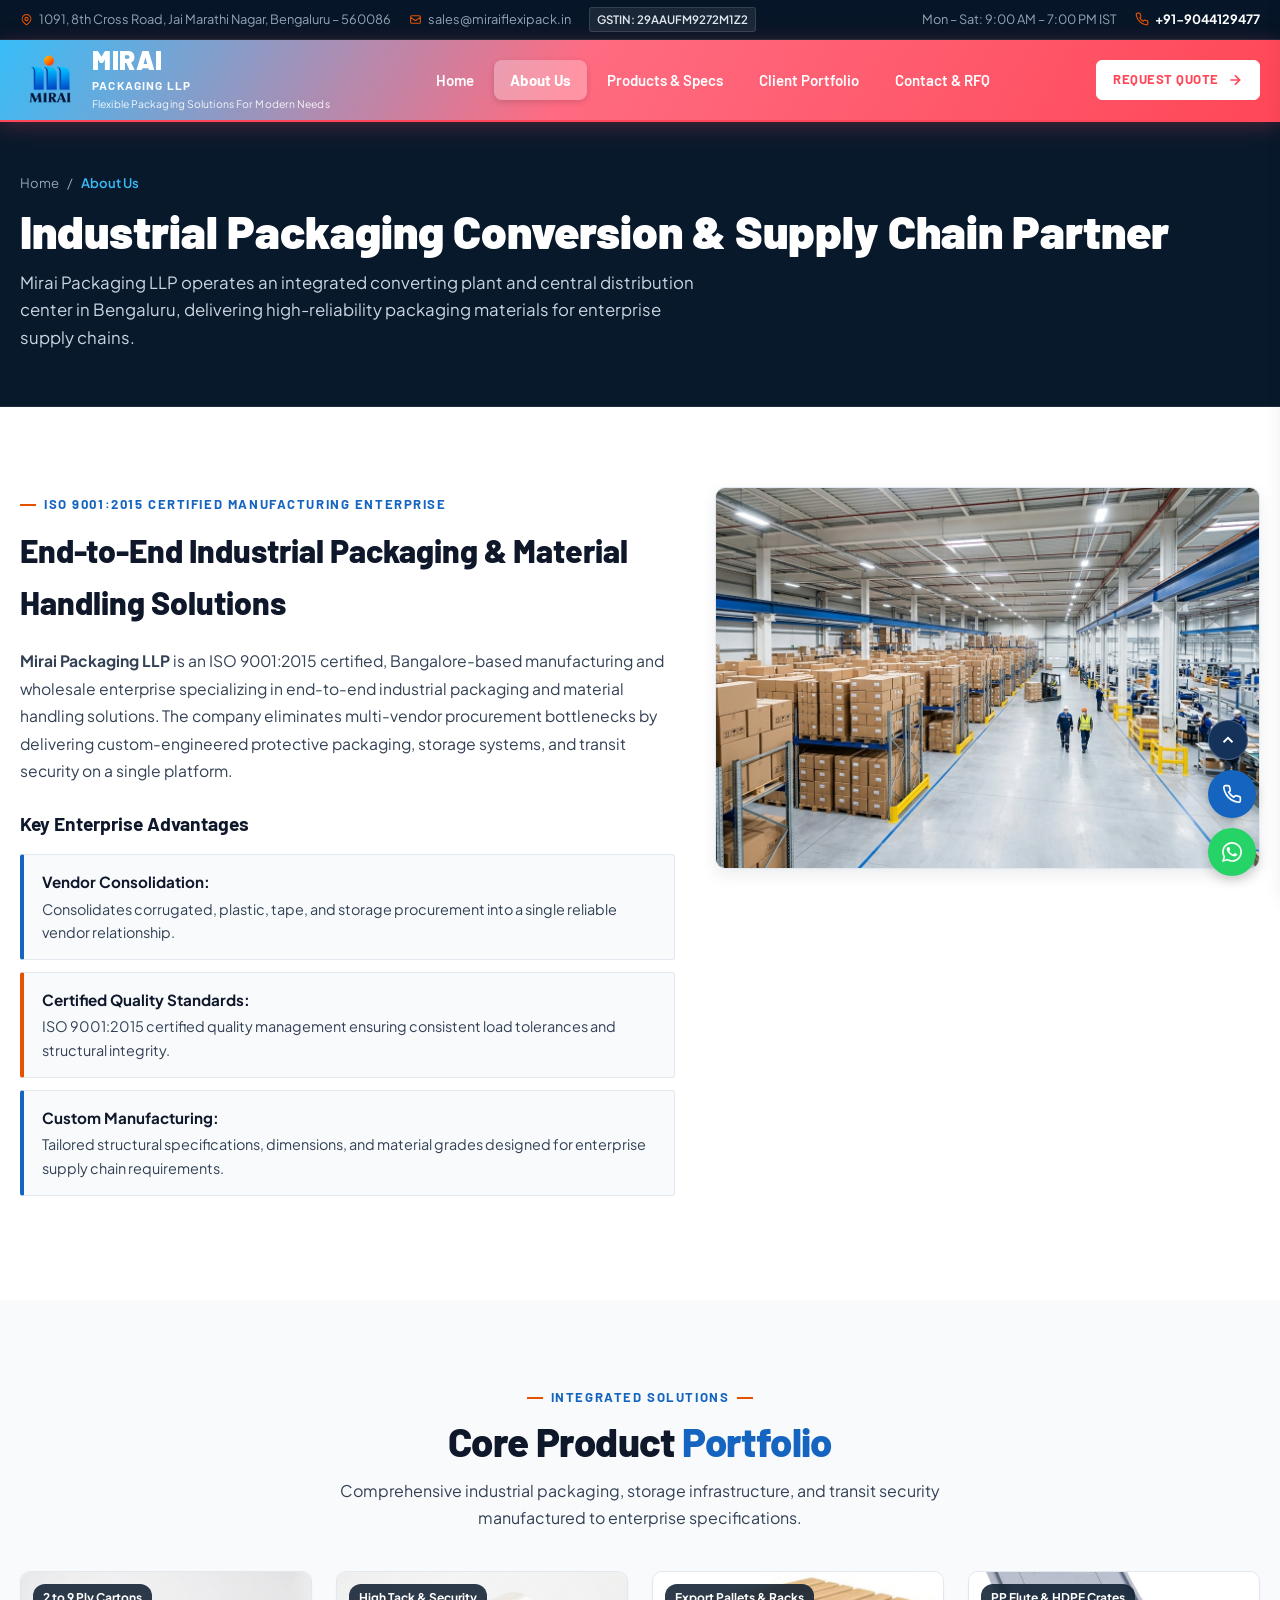
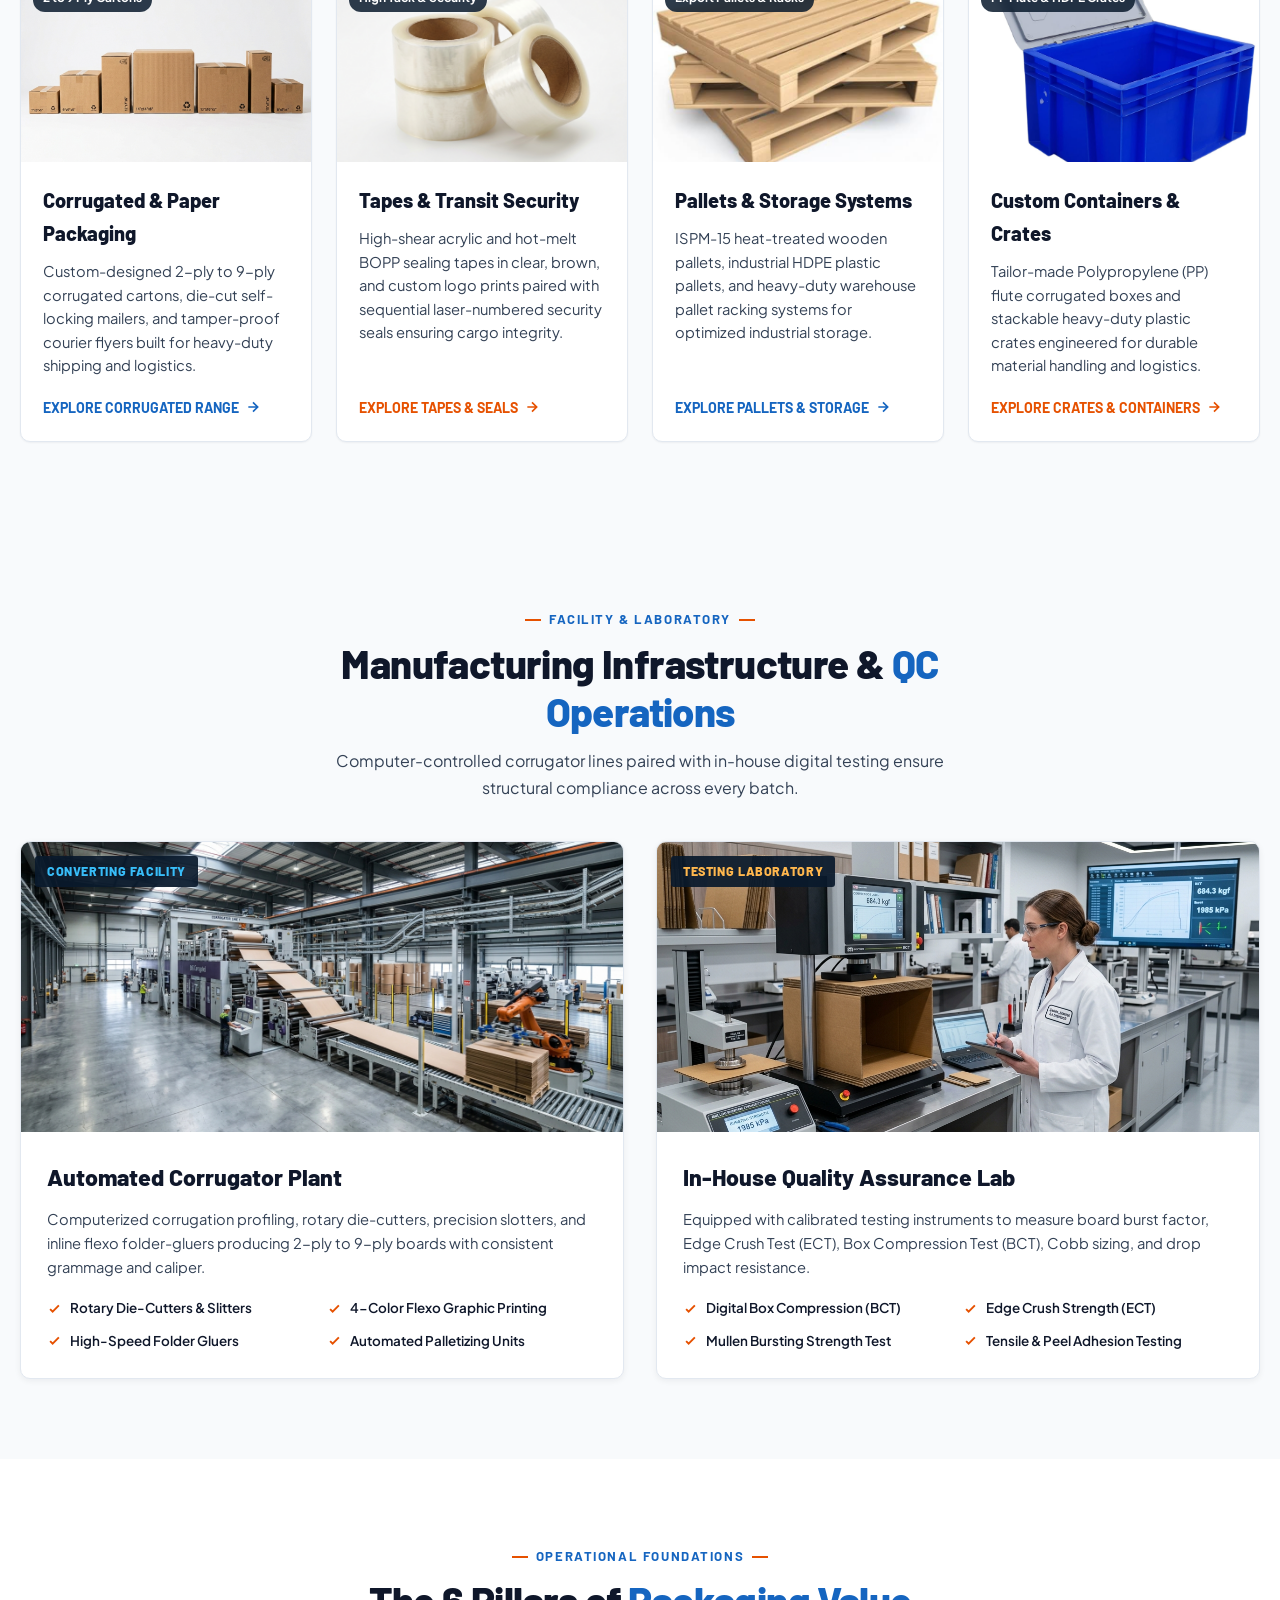
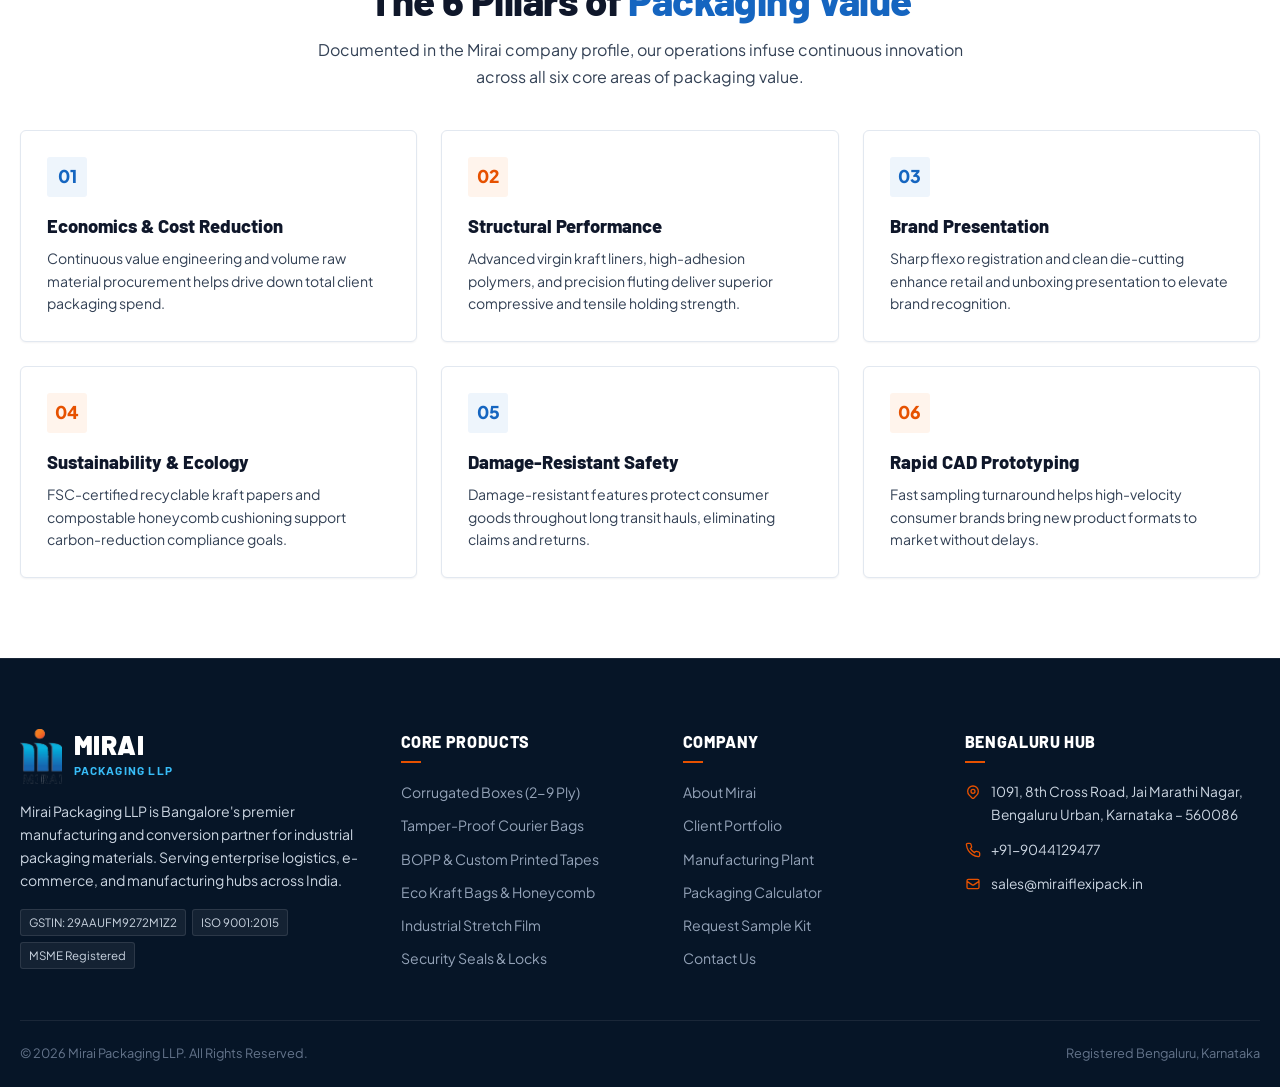
==== about.html @ 083070cd "Remove emojis and add high-res product images for Core Product Portfolio section in about.html" ====
<!DOCTYPE html>
<html lang="en">
<head>
  <meta charset="UTF-8"/>
  <meta name="viewport" content="width=device-width, initial-scale=1.0, maximum-scale=3.0, user-scalable=yes"/>
  <title>About Us | Mirai Packaging LLP - Bengaluru Packaging Manufacturer</title>
  <meta name="description" content="Discover Mirai Packaging LLP — Bangalore's leading manufacturer, importer and distributor of corrugated boxes, courier bags, tapes, bubble cushioning and security seals."/>
  <link rel="icon" type="image/png" href="images/favicon.png"/>
  <link rel="stylesheet" href="style.css"/>
</head>
<body>

<!-- UTILITY TOPBAR -->
<div class="topbar">
  <div class="container">
    <div class="topbar-inner">
      <div class="topbar-left">
        <span class="topbar-item">
          <svg viewBox="0 0 24 24" fill="none" stroke="currentColor" stroke-width="2"><path d="M17.657 16.657L13.414 20.9a1.998 1.998 0 01-2.827 0l-4.244-4.243a8 8 0 1111.314 0z"/><path d="M15 11a3 3 0 11-6 0 3 3 0 016 0z"/></svg>
          1091, 8th Cross Road, Jai Marathi Nagar, Bengaluru – 560086
        </span>
        <span class="topbar-item">
          <svg viewBox="0 0 24 24" fill="none" stroke="currentColor" stroke-width="2"><path d="M3 8l7.89 5.26a2 2 0 002.22 0L21 8M5 19h14a2 2 0 002-2V7a2 2 0 00-2-2H5a2 2 0 00-2 2v10a2 2 0 002 2z"/></svg>
          sales@miraiflexipack.in
        </span>
        <span class="topbar-badge">GSTIN: 29AAUFM9272M1Z2</span>
      </div>
      <div class="topbar-right">
        <span class="topbar-item">Mon – Sat: 9:00 AM – 7:00 PM IST</span>
        <a href="tel:+919044129477" class="topbar-phone">
          <svg viewBox="0 0 24 24" fill="none" stroke="currentColor" stroke-width="2" style="width:14px;height:14px;"><path d="M22 16.92v3a2 2 0 01-2.18 2 19.79 19.79 0 01-8.63-3.07 19.5 19.5 0 01-6-6 19.79 19.79 0 01-3.07-8.67A2 2 0 014.11 2h3a2 2 0 012 1.72 12.84 12.84 0 00.7 2.81 2 2 0 01-.45 2.11L8.09 9.91a16 16 0 006 6l1.27-1.27a2 2 0 012.11-.45 12.84 12.84 0 002.81.7A2 2 0 0122 16.92z"/></svg>
          +91-9044129477
        </a>
      </div>
    </div>
  </div>
</div>

<!-- NAVBAR -->
<header class="navbar" id="navbar">
  <div class="container">
    <div class="nav-inner">
      <a href="index.html" class="nav-logo" id="navLogo">
        <img src="images/logo.png" alt="Mirai Packaging LLP" class="nav-logo-img"/>
        <div class="nav-logo-text">
          <span class="brand-name">MIRAI</span>
          <span class="brand-tag">PACKAGING LLP</span>
          <span class="brand-motto">Flexible Packaging Solutions For Modern Needs</span>
        </div>
      </a>
      <nav class="nav-menu" id="navMenu">
        <a href="index.html" class="nav-link">Home</a>
        <a href="about.html" class="nav-link active">About Us</a>
        <a href="products.html" class="nav-link">Products &amp; Specs</a>
        <a href="clients.html" class="nav-link">Client Portfolio</a>
        <a href="contact.html" class="nav-link">Contact &amp; RFQ</a>
      </nav>
      <div class="nav-actions">
        <a href="contact.html" class="btn btn-orange btn-sm">
          Request Quote
          <svg viewBox="0 0 24 24" fill="none" stroke="currentColor" stroke-width="2.5"><path d="M5 12h14M12 5l7 7-7 7"/></svg>
        </a>
        <button class="hamburger" id="hamburger" aria-label="Toggle navigation">
          <span></span><span></span><span></span>
        </button>
      </div>
    </div>
  </div>
</header>

<!-- MOBILE DRAWER -->
<div class="drawer-overlay" id="drawerOverlay"></div>
<nav class="mobile-drawer" id="mobileDrawer">
  <div class="drawer-header">
    <div class="nav-logo">
      <img src="images/logo.png" alt="Mirai Packaging LLP" style="height:42px;"/>
      <div class="nav-logo-text">
        <span class="brand-name" style="font-size:1.2rem;">MIRAI</span>
        <span class="brand-tag">PACKAGING LLP</span>
      </div>
    </div>
    <div class="drawer-close" id="drawerClose">&#x2715;</div>
  </div>
  <div class="drawer-nav">
    <a href="index.html" class="drawer-link">Home</a>
    <a href="about.html" class="drawer-link active">About Us</a>
    <a href="products.html" class="drawer-link">Products &amp; Specs</a>
    <a href="clients.html" class="drawer-link">Client Portfolio</a>
    <a href="contact.html" class="drawer-link">Contact &amp; RFQ</a>
  </div>
  <div class="drawer-footer">
    <a href="contact.html" class="btn btn-orange" style="width:100%;justify-content:center;">Get Bulk Pricing</a>
  </div>
</nav>

<!-- PAGE HERO -->
<section style="background-color:var(--navy-dark); color:var(--white); padding:50px 0 54px 0; border-bottom:1px solid rgba(255,255,255,0.08);">
  <div class="container">
    <div style="font-size:0.82rem; color:#94a3b8; margin-bottom:10px; display:flex; gap:8px; align-items:center;">
      <a href="index.html" style="color:#94a3b8;">Home</a>
      <span>/</span>
      <span style="color:#38bdf8; font-weight:600;">About Us</span>
    </div>
    <h1 style="font-family:var(--font-heading); font-weight:900; font-size:clamp(2rem, 3.6vw, 3rem); line-height:1.15; margin-bottom:12px;">
      Industrial Packaging Conversion &amp; Supply Chain Partner
    </h1>
    <p style="font-size:1.05rem; color:#cbd5e1; max-width:680px; line-height:1.65;">
      Mirai Packaging LLP operates an integrated converting plant and central distribution center in Bengaluru, delivering high-reliability packaging materials for enterprise supply chains.
    </p>
  </div>
</section>

<!-- MAIN OVERVIEW & ENTERPRISE ADVANTAGES -->
<section class="section-pad">
  <div class="container">
    <div class="about-hero-grid" style="display:grid; grid-template-columns:1.2fr 1fr; gap:40px; align-items:start;">
      <div>
        <span class="sub-title">ISO 9001:2015 Certified Manufacturing Enterprise</span>
        <h2 style="font-family:var(--font-heading); font-weight:800; font-size:2rem; color:var(--text-primary); margin-bottom:18px;">
          End-to-End Industrial Packaging &amp; Material Handling Solutions
        </h2>
        <p style="font-size:0.98rem; color:var(--text-secondary); line-height:1.75; margin-bottom:16px;">
          <strong>Mirai Packaging LLP</strong> is an ISO 9001:2015 certified, Bangalore-based manufacturing and wholesale enterprise specializing in end-to-end industrial packaging and material handling solutions. The company eliminates multi-vendor procurement bottlenecks by delivering custom-engineered protective packaging, storage systems, and transit security on a single platform.
        </p>

        <h3 style="font-family:var(--font-heading); font-weight:700; font-size:1.2rem; color:var(--text-primary); margin:24px 0 14px 0;">
          Key Enterprise Advantages
        </h3>

        <div style="display:flex; flex-direction:column; gap:12px; margin-bottom:24px;">
          <div style="background:#f8fafc; padding:14px 18px; border-radius:var(--radius-xs); border:1px solid #e2e8f0; border-left:4px solid var(--blue-brand);">
            <strong style="color:var(--text-primary); font-size:0.95rem;">Vendor Consolidation:</strong>
            <span style="color:var(--text-secondary); font-size:0.9rem; display:block; margin-top:2px;">Consolidates corrugated, plastic, tape, and storage procurement into a single reliable vendor relationship.</span>
          </div>

          <div style="background:#f8fafc; padding:14px 18px; border-radius:var(--radius-xs); border:1px solid #e2e8f0; border-left:4px solid var(--orange-brand);">
            <strong style="color:var(--text-primary); font-size:0.95rem;">Certified Quality Standards:</strong>
            <span style="color:var(--text-secondary); font-size:0.9rem; display:block; margin-top:2px;">ISO 9001:2015 certified quality management ensuring consistent load tolerances and structural integrity.</span>
          </div>

          <div style="background:#f8fafc; padding:14px 18px; border-radius:var(--radius-xs); border:1px solid #e2e8f0; border-left:4px solid var(--blue-brand);">
            <strong style="color:var(--text-primary); font-size:0.95rem;">Custom Manufacturing:</strong>
            <span style="color:var(--text-secondary); font-size:0.9rem; display:block; margin-top:2px;">Tailored structural specifications, dimensions, and material grades designed for enterprise supply chain requirements.</span>
          </div>
        </div>
      </div>

      <div>
        <div style="border-radius:var(--radius-md); overflow:hidden; border:1px solid var(--border-subtle); box-shadow:var(--shadow-md); margin-bottom:20px;">
          <img src="images/about_factory.jpg" alt="Mirai Packaging Bengaluru Facility" style="width:100%; height:380px; object-fit:cover;"/>
        </div>
      </div>
    </div>
  </div>
</section>

<!-- CORE PRODUCT PORTFOLIO SECTION -->
<section class="section-pad bg-neutral">
  <div class="container">
    <div class="section-header text-center">
      <span class="sub-title">Integrated Solutions</span>
      <h2 class="section-title">Core Product <span>Portfolio</span></h2>
      <p class="section-desc">
        Comprehensive industrial packaging, storage infrastructure, and transit security manufactured to enterprise specifications.
      </p>
    </div>

    <div class="products-grid" style="display:grid; grid-template-columns:repeat(auto-fit, minmax(280px, 1fr)); gap:24px;">
      
      <!-- 1. Corrugated & Paper Packaging -->
      <div class="product-card" style="background:var(--white); border-radius:var(--radius-md); border:1px solid var(--border-subtle); overflow:hidden; box-shadow:var(--shadow-xs); transition:transform 0.3s ease, box-shadow 0.3s ease; display:flex; flex-direction:column;">
        <div style="position:relative; height:190px; overflow:hidden; background:#f8fafc;">
          <img src="images/corrugated_lineup.jpg" alt="Corrugated &amp; Paper Packaging" style="width:100%; height:100%; object-fit:cover; transition:transform 0.4s ease;" onerror="handleImgError(this)" />
          <span style="position:absolute; top:12px; left:12px; background:rgba(9,25,44,0.85); color:#ffffff; font-size:0.75rem; font-weight:700; padding:4px 10px; border-radius:12px; backdrop-filter:blur(4px);">2 to 9 Ply Cartons</span>
        </div>
        <div style="padding:22px; display:flex; flex-direction:column; flex-grow:1;">
          <h3 style="font-family:var(--font-heading); font-weight:800; font-size:1.25rem; color:var(--text-primary); margin-bottom:10px;">
            Corrugated &amp; Paper Packaging
          </h3>
          <p style="font-size:0.92rem; color:var(--text-secondary); line-height:1.6; margin-bottom:18px; flex-grow:1;">
            Custom-designed 2-ply to 9-ply corrugated cartons, die-cut self-locking mailers, and tamper-proof courier flyers built for heavy-duty shipping and logistics.
          </p>
          <a href="products.html#corrugated" class="product-cta-link" style="font-weight:700; color:var(--blue-brand); text-decoration:none; font-size:0.88rem; display:inline-flex; align-items:center; gap:6px;">
            Explore Corrugated Range
            <svg viewBox="0 0 24 24" fill="none" stroke="currentColor" stroke-width="2.5" style="width:16px;height:16px;"><path d="M5 12h14M12 5l7 7-7 7"/></svg>
          </a>
        </div>
      </div>

      <!-- 2. Tapes & Transit Security -->
      <div class="product-card" style="background:var(--white); border-radius:var(--radius-md); border:1px solid var(--border-subtle); overflow:hidden; box-shadow:var(--shadow-xs); transition:transform 0.3s ease, box-shadow 0.3s ease; display:flex; flex-direction:column;">
        <div style="position:relative; height:190px; overflow:hidden; background:#f8fafc;">
          <img src="images/tape_rolls.jpg" alt="Tapes &amp; Transit Security" style="width:100%; height:100%; object-fit:cover; transition:transform 0.4s ease;" onerror="handleImgError(this)" />
          <span style="position:absolute; top:12px; left:12px; background:rgba(9,25,44,0.85); color:#ffffff; font-size:0.75rem; font-weight:700; padding:4px 10px; border-radius:12px; backdrop-filter:blur(4px);">High Tack &amp; Security</span>
        </div>
        <div style="padding:22px; display:flex; flex-direction:column; flex-grow:1;">
          <h3 style="font-family:var(--font-heading); font-weight:800; font-size:1.25rem; color:var(--text-primary); margin-bottom:10px;">
            Tapes &amp; Transit Security
          </h3>
          <p style="font-size:0.92rem; color:var(--text-secondary); line-height:1.6; margin-bottom:18px; flex-grow:1;">
            High-shear acrylic and hot-melt BOPP sealing tapes in clear, brown, and custom logo prints paired with sequential laser-numbered security seals ensuring cargo integrity.
          </p>
          <a href="products.html#tapes" class="product-cta-link" style="font-weight:700; color:var(--orange-brand); text-decoration:none; font-size:0.88rem; display:inline-flex; align-items:center; gap:6px;">
            Explore Tapes &amp; Seals
            <svg viewBox="0 0 24 24" fill="none" stroke="currentColor" stroke-width="2.5" style="width:16px;height:16px;"><path d="M5 12h14M12 5l7 7-7 7"/></svg>
          </a>
        </div>
      </div>

      <!-- 3. Pallets & Storage Systems -->
      <div class="product-card" style="background:var(--white); border-radius:var(--radius-md); border:1px solid var(--border-subtle); overflow:hidden; box-shadow:var(--shadow-xs); transition:transform 0.3s ease, box-shadow 0.3s ease; display:flex; flex-direction:column;">
        <div style="position:relative; height:190px; overflow:hidden; background:#f8fafc;">
          <img src="images/wooden_pallets.jpg" alt="Pallets &amp; Storage Systems" style="width:100%; height:100%; object-fit:cover; transition:transform 0.4s ease;" onerror="handleImgError(this)" />
          <span style="position:absolute; top:12px; left:12px; background:rgba(9,25,44,0.85); color:#ffffff; font-size:0.75rem; font-weight:700; padding:4px 10px; border-radius:12px; backdrop-filter:blur(4px);">Export Pallets &amp; Racks</span>
        </div>
        <div style="padding:22px; display:flex; flex-direction:column; flex-grow:1;">
          <h3 style="font-family:var(--font-heading); font-weight:800; font-size:1.25rem; color:var(--text-primary); margin-bottom:10px;">
            Pallets &amp; Storage Systems
          </h3>
          <p style="font-size:0.92rem; color:var(--text-secondary); line-height:1.6; margin-bottom:18px; flex-grow:1;">
            ISPM-15 heat-treated wooden pallets, industrial HDPE plastic pallets, and heavy-duty warehouse pallet racking systems for optimized industrial storage.
          </p>
          <a href="products.html#pallets" class="product-cta-link" style="font-weight:700; color:var(--blue-brand); text-decoration:none; font-size:0.88rem; display:inline-flex; align-items:center; gap:6px;">
            Explore Pallets &amp; Storage
            <svg viewBox="0 0 24 24" fill="none" stroke="currentColor" stroke-width="2.5" style="width:16px;height:16px;"><path d="M5 12h14M12 5l7 7-7 7"/></svg>
          </a>
        </div>
      </div>

      <!-- 4. Custom Containers & Crates -->
      <div class="product-card" style="background:var(--white); border-radius:var(--radius-md); border:1px solid var(--border-subtle); overflow:hidden; box-shadow:var(--shadow-xs); transition:transform 0.3s ease, box-shadow 0.3s ease; display:flex; flex-direction:column;">
        <div style="position:relative; height:190px; overflow:hidden; background:#f8fafc;">
          <img src="images/product_photo_4.jpg" alt="Custom Containers &amp; Crates" style="width:100%; height:100%; object-fit:cover; transition:transform 0.4s ease;" onerror="handleImgError(this)" />
          <span style="position:absolute; top:12px; left:12px; background:rgba(9,25,44,0.85); color:#ffffff; font-size:0.75rem; font-weight:700; padding:4px 10px; border-radius:12px; backdrop-filter:blur(4px);">PP Flute &amp; HDPE Crates</span>
        </div>
        <div style="padding:22px; display:flex; flex-direction:column; flex-grow:1;">
          <h3 style="font-family:var(--font-heading); font-weight:800; font-size:1.25rem; color:var(--text-primary); margin-bottom:10px;">
            Custom Containers &amp; Crates
          </h3>
          <p style="font-size:0.92rem; color:var(--text-secondary); line-height:1.6; margin-bottom:18px; flex-grow:1;">
            Tailor-made Polypropylene (PP) flute corrugated boxes and stackable heavy-duty plastic crates engineered for durable material handling and logistics.
          </p>
          <a href="products.html#crates" class="product-cta-link" style="font-weight:700; color:var(--orange-brand); text-decoration:none; font-size:0.88rem; display:inline-flex; align-items:center; gap:6px;">
            Explore Crates &amp; Containers
            <svg viewBox="0 0 24 24" fill="none" stroke="currentColor" stroke-width="2.5" style="width:16px;height:16px;"><path d="M5 12h14M12 5l7 7-7 7"/></svg>
          </a>
        </div>
      </div>

    </div>
  </div>
</section>

<!-- MANUFACTURING & TESTING INFRASTRUCTURE -->
<section class="section-pad bg-neutral">
  <div class="container">
    <div class="section-header text-center">
      <span class="sub-title">Facility &amp; Laboratory</span>
      <h2 class="section-title">Manufacturing Infrastructure &amp; <span>QC Operations</span></h2>
      <p class="section-desc">
        Computer-controlled corrugator lines paired with in-house digital testing ensure structural compliance across every batch.
      </p>
    </div>

    <div class="infra-grid">
      <div class="infra-card">
        <div class="infra-thumb">
          <img src="images/modern_machinery.jpg" alt="High-Speed Automatic Corrugation Machine"/>
          <span class="infra-badge">Converting Facility</span>
        </div>
        <div class="infra-body">
          <h3 class="infra-title">Automated Corrugator Plant</h3>
          <p class="infra-desc">
            Computerized corrugation profiling, rotary die-cutters, precision slotters, and inline flexo folder-gluers producing 2-ply to 9-ply boards with consistent grammage and caliper.
          </p>
          <div class="infra-checklist">
            <div class="infra-check-item">
              <svg viewBox="0 0 24 24" fill="none" stroke="currentColor" stroke-width="3"><path d="M5 13l4 4L19 7"/></svg>
              Rotary Die-Cutters &amp; Slitters
            </div>
            <div class="infra-check-item">
              <svg viewBox="0 0 24 24" fill="none" stroke="currentColor" stroke-width="3"><path d="M5 13l4 4L19 7"/></svg>
              4-Color Flexo Graphic Printing
            </div>
            <div class="infra-check-item">
              <svg viewBox="0 0 24 24" fill="none" stroke="currentColor" stroke-width="3"><path d="M5 13l4 4L19 7"/></svg>
              High-Speed Folder Gluers
            </div>
            <div class="infra-check-item">
              <svg viewBox="0 0 24 24" fill="none" stroke="currentColor" stroke-width="3"><path d="M5 13l4 4L19 7"/></svg>
              Automated Palletizing Units
            </div>
          </div>
        </div>
      </div>

      <div class="infra-card">
        <div class="infra-thumb">
          <img src="images/quality_testing.jpg" alt="Packaging Testing Lab BCT Machine"/>
          <span class="infra-badge" style="color:#ffb74d;">Testing Laboratory</span>
        </div>
        <div class="infra-body">
          <h3 class="infra-title">In-House Quality Assurance Lab</h3>
          <p class="infra-desc">
            Equipped with calibrated testing instruments to measure board burst factor, Edge Crush Test (ECT), Box Compression Test (BCT), Cobb sizing, and drop impact resistance.
          </p>
          <div class="infra-checklist">
            <div class="infra-check-item">
              <svg viewBox="0 0 24 24" fill="none" stroke="currentColor" stroke-width="3"><path d="M5 13l4 4L19 7"/></svg>
              Digital Box Compression (BCT)
            </div>
            <div class="infra-check-item">
              <svg viewBox="0 0 24 24" fill="none" stroke="currentColor" stroke-width="3"><path d="M5 13l4 4L19 7"/></svg>
              Edge Crush Strength (ECT)
            </div>
            <div class="infra-check-item">
              <svg viewBox="0 0 24 24" fill="none" stroke="currentColor" stroke-width="3"><path d="M5 13l4 4L19 7"/></svg>
              Mullen Bursting Strength Test
            </div>
            <div class="infra-check-item">
              <svg viewBox="0 0 24 24" fill="none" stroke="currentColor" stroke-width="3"><path d="M5 13l4 4L19 7"/></svg>
              Tensile &amp; Peel Adhesion Testing
            </div>
          </div>
        </div>
      </div>
    </div>
  </div>
</section>

<!-- 6 PILLARS OF PACKAGING VALUE (FROM COMPANY PROFILE) -->
<section class="section-pad">
  <div class="container">
    <div class="section-header text-center">
      <span class="sub-title">Operational Foundations</span>
      <h2 class="section-title">The 6 Pillars of <span>Packaging Value</span></h2>
      <p class="section-desc">
        Documented in the Mirai company profile, our operations infuse continuous innovation across all six core areas of packaging value.
      </p>
    </div>

    <div class="grid-auto-fit-320">
      <div style="background:var(--white); padding:26px; border-radius:var(--radius-sm); border:1px solid var(--border-subtle); box-shadow:var(--shadow-xs);">
        <div style="width:40px;height:40px;border-radius:var(--radius-xs);background:var(--blue-subtle);color:var(--blue-brand);display:flex;align-items:center;justify-content:center;font-weight:900;font-size:1.1rem;margin-bottom:14px;">01</div>
        <h4 style="font-family:var(--font-heading);font-weight:800;font-size:1.15rem;color:var(--text-primary);margin-bottom:6px;">Economics &amp; Cost Reduction</h4>
        <p style="font-size:0.88rem;color:var(--text-secondary);line-height:1.6;">Continuous value engineering and volume raw material procurement helps drive down total client packaging spend.</p>
      </div>

      <div style="background:var(--white); padding:26px; border-radius:var(--radius-sm); border:1px solid var(--border-subtle); box-shadow:var(--shadow-xs);">
        <div style="width:40px;height:40px;border-radius:var(--radius-xs);background:var(--orange-subtle);color:var(--orange-brand);display:flex;align-items:center;justify-content:center;font-weight:900;font-size:1.1rem;margin-bottom:14px;">02</div>
        <h4 style="font-family:var(--font-heading);font-weight:800;font-size:1.15rem;color:var(--text-primary);margin-bottom:6px;">Structural Performance</h4>
        <p style="font-size:0.88rem;color:var(--text-secondary);line-height:1.6;">Advanced virgin kraft liners, high-adhesion polymers, and precision fluting deliver superior compressive and tensile holding strength.</p>
      </div>

      <div style="background:var(--white); padding:26px; border-radius:var(--radius-sm); border:1px solid var(--border-subtle); box-shadow:var(--shadow-xs);">
        <div style="width:40px;height:40px;border-radius:var(--radius-xs);background:var(--blue-subtle);color:var(--blue-brand);display:flex;align-items:center;justify-content:center;font-weight:900;font-size:1.1rem;margin-bottom:14px;">03</div>
        <h4 style="font-family:var(--font-heading);font-weight:800;font-size:1.15rem;color:var(--text-primary);margin-bottom:6px;">Brand Presentation</h4>
        <p style="font-size:0.88rem;color:var(--text-secondary);line-height:1.6;">Sharp flexo registration and clean die-cutting enhance retail and unboxing presentation to elevate brand recognition.</p>
      </div>

      <div style="background:var(--white); padding:26px; border-radius:var(--radius-sm); border:1px solid var(--border-subtle); box-shadow:var(--shadow-xs);">
        <div style="width:40px;height:40px;border-radius:var(--radius-xs);background:var(--orange-subtle);color:var(--orange-brand);display:flex;align-items:center;justify-content:center;font-weight:900;font-size:1.1rem;margin-bottom:14px;">04</div>
        <h4 style="font-family:var(--font-heading);font-weight:800;font-size:1.15rem;color:var(--text-primary);margin-bottom:6px;">Sustainability &amp; Ecology</h4>
        <p style="font-size:0.88rem;color:var(--text-secondary);line-height:1.6;">FSC-certified recyclable kraft papers and compostable honeycomb cushioning support carbon-reduction compliance goals.</p>
      </div>

      <div style="background:var(--white); padding:26px; border-radius:var(--radius-sm); border:1px solid var(--border-subtle); box-shadow:var(--shadow-xs);">
        <div style="width:40px;height:40px;border-radius:var(--radius-xs);background:var(--blue-subtle);color:var(--blue-brand);display:flex;align-items:center;justify-content:center;font-weight:900;font-size:1.1rem;margin-bottom:14px;">05</div>
        <h4 style="font-family:var(--font-heading);font-weight:800;font-size:1.15rem;color:var(--text-primary);margin-bottom:6px;">Damage-Resistant Safety</h4>
        <p style="font-size:0.88rem;color:var(--text-secondary);line-height:1.6;">Damage-resistant features protect consumer goods throughout long transit hauls, eliminating claims and returns.</p>
      </div>

      <div style="background:var(--white); padding:26px; border-radius:var(--radius-sm); border:1px solid var(--border-subtle); box-shadow:var(--shadow-xs);">
        <div style="width:40px;height:40px;border-radius:var(--radius-xs);background:var(--orange-subtle);color:var(--orange-brand);display:flex;align-items:center;justify-content:center;font-weight:900;font-size:1.1rem;margin-bottom:14px;">06</div>
        <h4 style="font-family:var(--font-heading);font-weight:800;font-size:1.15rem;color:var(--text-primary);margin-bottom:6px;">Rapid CAD Prototyping</h4>
        <p style="font-size:0.88rem;color:var(--text-secondary);line-height:1.6;">Fast sampling turnaround helps high-velocity consumer brands bring new product formats to market without delays.</p>
      </div>
    </div>
  </div>
</section>

<!-- CORPORATE FOOTER -->
<footer class="footer">
  <div class="container">
    <div class="footer-grid">
      <div class="footer-brand">
        <a href="index.html" class="footer-logo">
          <img src="images/logo_white.png" alt="Mirai Packaging LLP" class="footer-logo-img"/>
          <div class="nav-logo-text">
            <span class="brand-name" style="color:#ffffff;">MIRAI</span>
            <span class="brand-tag" style="color:#38bdf8;">PACKAGING LLP</span>
          </div>
        </a>
        <p>
          Mirai Packaging LLP is Bangalore's premier manufacturing and conversion partner for industrial packaging materials. Serving enterprise logistics, e-commerce, and manufacturing hubs across India.
        </p>
        <div class="footer-badges">
          <span class="footer-badge-pill">GSTIN: 29AAUFM9272M1Z2</span>
          <span class="footer-badge-pill">ISO 9001:2015</span>
          <span class="footer-badge-pill">MSME Registered</span>
        </div>
      </div>

      <div class="footer-col">
        <h4>Core Products</h4>
        <div class="footer-links">
          <a href="products.html#corrugated">Corrugated Boxes (2-9 Ply)</a>
          <a href="products.html#courier">Tamper-Proof Courier Bags</a>
          <a href="products.html#tapes">BOPP &amp; Custom Printed Tapes</a>
          <a href="products.html#ecopack">Eco Kraft Bags &amp; Honeycomb</a>
          <a href="products.html#stretch">Industrial Stretch Film</a>
          <a href="products.html#security">Security Seals &amp; Locks</a>
        </div>
      </div>

      <div class="footer-col">
        <h4>Company</h4>
        <div class="footer-links">
          <a href="about.html">About Mirai</a>
          <a href="clients.html">Client Portfolio</a>
          <a href="index.html#infrastructure">Manufacturing Plant</a>
          <a href="index.html#calculator">Packaging Calculator</a>
          <a href="contact.html">Request Sample Kit</a>
          <a href="contact.html">Contact Us</a>
        </div>
      </div>

      <div class="footer-col">
        <h4>Bengaluru Hub</h4>
        <div class="footer-contact-list">
          <div class="footer-contact-item">
            <svg viewBox="0 0 24 24" fill="none" stroke="currentColor" stroke-width="2"><path d="M17.657 16.657L13.414 20.9a1.998 1.998 0 01-2.827 0l-4.244-4.243a8 8 0 1111.314 0z"/><path d="M15 11a3 3 0 11-6 0 3 3 0 016 0z"/></svg>
            <span>1091, 8th Cross Road, Jai Marathi Nagar, Bengaluru Urban, Karnataka – 560086</span>
          </div>
          <div class="footer-contact-item">
            <svg viewBox="0 0 24 24" fill="none" stroke="currentColor" stroke-width="2"><path d="M22 16.92v3a2 2 0 01-2.18 2 19.79 19.79 0 01-8.63-3.07 19.5 19.5 0 01-6-6 19.79 19.79 0 01-3.07-8.67A2 2 0 014.11 2h3a2 2 0 012 1.72 12.84 12.84 0 00.7 2.81 2 2 0 01-.45 2.11L8.09 9.91a16 16 0 006 6l1.27-1.27a2 2 0 012.11-.45 12.84 12.84 0 002.81.7A2 2 0 0122 16.92z"/></svg>
            <span>+91-9044129477</span>
          </div>
          <div class="footer-contact-item">
            <svg viewBox="0 0 24 24" fill="none" stroke="currentColor" stroke-width="2"><path d="M3 8l7.89 5.26a2 2 0 002.22 0L21 8M5 19h14a2 2 0 002-2V7a2 2 0 00-2-2H5a2 2 0 00-2 2v10a2 2 0 002 2z"/></svg>
            <span>sales@miraiflexipack.in</span>
          </div>
        </div>
      </div>
    </div>

    <div class="footer-bottom">
      <div>&copy; 2026 Mirai Packaging LLP. All Rights Reserved.</div>
      <div>Registered Bengaluru, Karnataka</div>
    </div>
  </div>
</footer>

<!-- FLOATING CONTACT ACTIONS -->
<div class="floating-contact-widget">
  <button class="scroll-top-btn" id="scrollTop" aria-label="Scroll to top">
    <svg viewBox="0 0 24 24" fill="none" stroke="currentColor" stroke-width="2.5" style="width:18px;height:18px;"><path d="M18 15l-6-6-6 6"/></svg>
  </button>
  <a href="tel:+919044129477" class="float-btn float-call" aria-label="Call Mirai Packaging">
    <svg viewBox="0 0 24 24" fill="none" stroke="currentColor" stroke-width="2" style="width:20px;height:20px;"><path d="M22 16.92v3a2 2 0 01-2.18 2 19.79 19.79 0 01-8.63-3.07 19.5 19.5 0 01-6-6 19.79 19.79 0 01-3.07-8.67A2 2 0 014.11 2h3a2 2 0 012 1.72 12.84 12.84 0 00.7 2.81 2 2 0 01-.45 2.11L8.09 9.91a16 16 0 006 6l1.27-1.27a2 2 0 012.11-.45 12.84 12.84 0 002.81.7A2 2 0 0122 16.92z"/></svg>
  </a>
  <a href="https://wa.me/919044129477?text=Hi%20Mirai%20Packaging,%20I%20want%20to%20know%20more%20about%20your%20manufacturing%20solutions." target="_blank" rel="noopener" class="float-btn float-whatsapp" aria-label="Chat on WhatsApp">
    <svg viewBox="0 0 24 24" fill="currentColor" style="width:24px;height:24px;"><path d="M12.04 2c-5.46 0-9.91 4.45-9.91 9.91 0 1.75.46 3.45 1.32 4.95L2.05 22l5.25-1.38c1.45.79 3.08 1.21 4.74 1.21 5.46 0 9.91-4.45 9.91-9.91 0-2.65-1.03-5.14-2.9-7.01A9.816 9.816 0 0012.04 2m.01 1.67c2.2 0 4.26.86 5.82 2.42a8.225 8.225 0 012.41 5.83c0 4.54-3.7 8.24-8.24 8.24-1.48 0-2.93-.4-4.2-1.15l-.3-.18-3.12.82.83-3.04-.2-.31a8.19 8.19 0 01-1.26-4.38c0-4.54 3.7-8.24 8.24-8.24m4.52 11.66c-.19.53-1.09 1.04-1.52 1.1-.41.06-.94.08-1.53-.1-.36-.11-.83-.27-1.43-.53-2.54-1.1-4.2-3.66-4.33-3.83-.13-.17-1.04-1.38-1.04-2.64s.66-1.88.9-2.13c.23-.26.51-.32.68-.32.17 0 .34 0 .49.01.16.01.37-.06.58.44.22.52.74 1.8.8 1.93.07.13.11.28.02.45-.09.17-.13.28-.26.43-.13.16-.28.35-.4.47-.13.13-.27.27-.12.53.15.26.68 1.12 1.46 1.81 1 .89 1.85 1.17 2.11 1.3.26.13.41.11.56-.06.16-.17.68-.79.86-1.06.18-.27.36-.22.61-.13.25.09 1.58.74 1.85.88.27.13.45.2.52.31.06.12.06.68-.13 1.21z"/></svg>
  </a>
</div>

<!-- MOBILE BOTTOM ACTION BAR -->
<div class="mobile-bottom-bar">
  <div class="mobile-bottom-grid">
    <a href="tel:+919044129477" class="mobile-bar-btn" style="background:var(--navy-dark); color:var(--white);">
      <svg viewBox="0 0 24 24" fill="none" stroke="currentColor" stroke-width="2" style="width:14px;height:14px;"><path d="M22 16.92v3a2 2 0 01-2.18 2 19.79 19.79 0 01-8.63-3.07 19.5 19.5 0 01-6-6 19.79 19.79 0 01-3.07-8.67A2 2 0 014.11 2h3a2 2 0 012 1.72 12.84 12.84 0 00.7 2.81 2 2 0 01-.45 2.11L8.09 9.91a16 16 0 006 6l1.27-1.27a2 2 0 012.11-.45 12.84 12.84 0 002.81.7A2 2 0 0122 16.92z"/></svg>
      Call
    </a>
    <a href="https://wa.me/919044129477?text=Hi%20Mirai%20Packaging,%20I%20want%20to%20know%20more%20about%20your%20manufacturing." target="_blank" rel="noopener" class="mobile-bar-btn" style="background:#25D366; color:var(--white);">
      WhatsApp
    </a>
    <a href="contact.html" class="mobile-bar-btn" style="background:var(--orange-brand); color:var(--white);">
      Get Quote
    </a>
  </div>
</div>

<script src="main.js"></script>
</body>
</html>
---- style.css ----
@import url('https://fonts.googleapis.com/css2?family=Barlow:ital,wght@0,400;0,500;0,600;0,700;0,800;0,900;1,600&family=Plus+Jakarta+Sans:wght@400;500;600;700;800&display=swap');

 /* ===== DESIGN TOKENS ===== */
 :root {
   /* Brand Palette (From Visiting Card & Corporate Identity) */
   --navy-dark: #09192c;
   --navy-primary: #0e2748;
   --navy-surface: #14325a;

   --blue-primary: #0f5298;
   --blue-brand: #1565C0;
   --blue-light: #1976D2;
   --blue-subtle: #eef5fc;

   --orange-brand: #E65100;
   --orange-hover: #cf3d00;
   --orange-subtle: #fff4ec;

   /* Neutral Palette */
   --white: #ffffff;
   --bg-neutral: #f8fafc;
   --bg-surface: #f1f5f9;
   --bg-card: #ffffff;

   /* Text Slates (High Contrast & Legibility) */
   --text-primary: #0f172a;
   --text-secondary: #334155;
   --text-muted: #64748b;
   --text-light: #94a3b8;
   --text-inverse: #ffffff;

   /* Borders */
   --border-subtle: #e2e8f0;
   --border-medium: #cbd5e1;
   --border-dark: #94a3b8;
   --border-brand: #1565C0;

   /* Functional Shadows (Subtle, purposeful depth - no exaggerated blobs) */
   --shadow-xs: 0 1px 2px rgba(15, 23, 42, 0.05);
   --shadow-sm: 0 2px 6px rgba(15, 23, 42, 0.06);
   --shadow-md: 0 6px 16px rgba(15, 23, 42, 0.08);
   --shadow-lg: 0 12px 28px rgba(15, 23, 42, 0.10);

   /* Typography Scale */
   --font-heading: 'Barlow', -apple-system, BlinkMacSystemFont, 'Segoe UI', Roboto, sans-serif;
   --font-body: 'Plus Jakarta Sans', -apple-system, BlinkMacSystemFont, 'Segoe UI', Roboto, sans-serif;

   /* Spacing Grid (8px baseline) */
   --space-1: 4px;
   --space-2: 8px;
   --space-3: 12px;
   --space-4: 16px;
   --space-5: 20px;
   --space-6: 24px;
   --space-8: 32px;
   --space-10: 40px;
   --space-12: 48px;
   --space-16: 64px;
   --space-20: 80px;
   --space-24: 96px;

   /* Border Radii (Controlled, professional - no excessive pill shapes) */
   --radius-xs: 3px;
   --radius-sm: 6px;
   --radius-md: 10px;
   --radius-lg: 14px;

   --container-max: 1440px;
   --transition-fast: 0.18s ease-in-out;
   --transition: 0.25s ease-in-out;
 }

 /* ===== RESET & BASE ===== */
 *,
 *::before,
 *::after {
   box-sizing: border-box;
   margin: 0;
   padding: 0;
 }

 html {
   scroll-behavior: smooth;
   font-size: 16px;
   -webkit-text-size-adjust: 100%;
   overflow-x: hidden;
   max-width: 100%;
 }

 body {
   font-family: var(--font-body);
   color: var(--text-secondary);
   background: var(--white);
   line-height: 1.65;
   -webkit-font-smoothing: antialiased;
   -moz-osx-font-smoothing: grayscale;
   overflow-x: hidden !important;
   max-width: 100% !important;
   position: relative;
   touch-action: manipulation;
 }

 a {
   text-decoration: none;
   color: inherit;
   transition: color var(--transition-fast);
 }

 img {
   max-width: 100%;
   display: block;
   height: auto;
 }

 ul,
 ol {
   list-style: none;
 }

 button,
 input,
 select,
 textarea {
   font-family: inherit;
   font-size: inherit;
 }

 /* ===== CONTAINER & LAYOUT ===== */
 .container {
   width: 100%;
   max-width: var(--container-max);
   margin-left: auto;
   margin-right: auto;
   padding-left: 20px;
   padding-right: 20px;
 }

 .section-pad {
   padding-top: var(--space-20);
   padding-bottom: var(--space-20);
 }

 .section-pad-sm {
   padding-top: var(--space-12);
   padding-bottom: var(--space-12);
 }

 .bg-neutral {
   background-color: var(--bg-neutral);
 }

 .bg-surface {
   background-color: var(--bg-surface);
 }

 .bg-navy {
   background-color: var(--navy-dark);
   color: var(--white);
 }

 /* ===== TYPOGRAPHY & SECTION HEADERS ===== */
 .section-header {
   margin-bottom: var(--space-10);
 }

 .section-header.text-center {
   text-align: center;
   max-width: 680px;
   margin-left: auto;
   margin-right: auto;
 }

 .sub-title {
   display: inline-flex;
   align-items: center;
   gap: 8px;
   color: var(--blue-brand);
   font-family: var(--font-heading);
   font-size: 0.82rem;
   font-weight: 700;
   letter-spacing: 0.12em;
   text-transform: uppercase;
   margin-bottom: var(--space-2);
 }

 .sub-title::before {
   content: '';
   display: inline-block;
   width: 16px;
   height: 2px;
   background: var(--orange-brand);
 }

 .sub-title.center,
 .text-center .sub-title {
   justify-content: center;
 }

 .sub-title.center::after,
 .text-center .sub-title::after {
   content: '';
   display: inline-block;
   width: 16px;
   height: 2px;
   background: var(--orange-brand);
 }

 .section-title {
   font-family: var(--font-heading);
   font-size: clamp(1.85rem, 3.2vw, 2.5rem);
   font-weight: 800;
   color: var(--text-primary);
   line-height: 1.2;
   letter-spacing: -0.015em;
   margin-bottom: var(--space-3);
 }

 .section-title span {
   color: var(--blue-brand);
 }

 .section-desc {
   font-size: 1rem;
   color: var(--text-secondary);
   line-height: 1.7;
 }

 .bg-navy .section-title {
   color: var(--white);
 }

 .bg-navy .section-desc {
   color: #cbd5e1;
 }

 .bg-navy .sub-title {
   color: #38bdf8;
 }

 /* ===== BUTTONS (CLEAR HIERARCHY, INTENTIONAL) ===== */
 .btn {
   display: inline-flex;
   align-items: center;
   justify-content: center;
   gap: 8px;
   font-family: var(--font-heading);
   font-size: 0.92rem;
   font-weight: 700;
   letter-spacing: 0.04em;
   text-transform: uppercase;
   padding: 12px 24px;
   border-radius: var(--radius-sm);
   border: 1px solid transparent;
   cursor: pointer;
   transition: all var(--transition-fast);
 }

 .btn svg {
   width: 16px;
   height: 16px;
   flex-shrink: 0;
 }

 .btn-primary {
   background-color: var(--blue-brand);
   color: var(--white);
   border-color: var(--blue-brand);
 }

 .btn-primary:hover {
   background-color: var(--navy-surface);
   border-color: var(--navy-surface);
   color: var(--white);
 }

 .btn-orange {
   background-color: var(--orange-brand);
   color: var(--white);
   border-color: var(--orange-brand);
 }

 .btn-orange:hover {
   background-color: var(--orange-hover);
   border-color: var(--orange-hover);
   color: var(--white);
 }

 .btn-outline {
   background-color: transparent;
   color: var(--blue-brand);
   border-color: var(--border-medium);
 }

 .btn-outline:hover {
   background-color: var(--blue-subtle);
   border-color: var(--blue-brand);
   color: var(--blue-brand);
 }

 .btn-outline-white {
   background-color: transparent;
   color: var(--white);
   border-color: rgba(255, 255, 255, 0.4);
 }

 .btn-outline-white:hover {
   background-color: var(--white);
   color: var(--navy-dark);
   border-color: var(--white);
 }

 .btn-sm {
   padding: 8px 16px;
   font-size: 0.82rem;
 }

 .btn-lg {
   padding: 15px 32px;
   font-size: 1rem;
 }

 /* ===== UTILITY TOPBAR ===== */
 .topbar {
   background-color: #061527;
   color: #94a3b8;
   font-size: 0.8rem;
   padding: 7px 0;
   border-bottom: 1px solid rgba(255, 255, 255, 0.08);
 }

 .topbar-inner {
   display: flex;
   justify-content: space-between;
   align-items: center;
   flex-wrap: wrap;
   gap: 12px;
 }

 .topbar-left,
 .topbar-right {
   display: flex;
   align-items: center;
   gap: 18px;
   flex-wrap: wrap;
 }

 .topbar-item {
   display: inline-flex;
   align-items: center;
   gap: 6px;
 }

 .topbar-item svg {
   width: 13px;
   height: 13px;
   color: var(--orange-brand);
 }

 .topbar-badge {
   background: rgba(255, 255, 255, 0.08);
   color: #e2e8f0;
   padding: 2px 7px;
   border-radius: var(--radius-xs);
   font-size: 0.72rem;
   font-weight: 600;
   border: 1px solid rgba(255, 255, 255, 0.12);
 }

  .topbar-phone {
    color: var(--white);
    font-weight: 700;
    display: inline-flex;
    align-items: center;
    gap: 6px;
    white-space: nowrap;
  }

  .topbar-phone svg {
    width: 14px !important;
    height: 14px !important;
    flex-shrink: 0 !important;
    color: var(--orange-brand) !important;
  }

  .topbar-phone:hover {
    color: var(--orange-brand);
  }

  /* ===== MAIN NAVBAR ===== */
  .navbar {
    position: sticky;
    top: 0;
    background: linear-gradient(120deg, #38bdf8 0%, #ff6b81 45%, #ff4757 100%);
    border-bottom: 2px solid #ff4757;
    box-shadow: 0 4px 20px rgba(255, 71, 87, 0.25);
    z-index: 100;
    transition: box-shadow var(--transition-fast);
  }

  .navbar .brand-name {
    color: #ffffff;
  }

  .navbar .brand-tag {
    color: #ffffff;
    opacity: 0.95;
  }

  .navbar .brand-motto {
    color: rgba(255, 255, 255, 0.9);
  }

  .navbar .nav-link {
    color: #ffffff;
    display: inline-block;
    padding: 8px 16px;
    border-radius: 8px;
    background-color: transparent;
    transition: transform 0.25s cubic-bezier(0.165, 0.84, 0.44, 1), box-shadow 0.25s cubic-bezier(0.165, 0.84, 0.44, 1), background-color 0.25s ease, color 0.25s ease;
  }

  .navbar .nav-link:hover {
    color: #ffffff;
    background-color: rgba(255, 255, 255, 0.22);
    transform: translateY(-2px);
    box-shadow: 0 4px 12px rgba(0, 0, 0, 0.15);
  }

  .navbar .nav-link.active {
    color: #ffffff;
    background-color: rgba(255, 255, 255, 0.28);
    font-weight: 700;
    box-shadow: 0 2px 6px rgba(0, 0, 0, 0.15);
  }

  .navbar .nav-link.active:hover {
    transform: translateY(-2px);
    box-shadow: 0 6px 16px rgba(0, 0, 0, 0.2);
    background-color: rgba(255, 255, 255, 0.35);
  }

  .navbar .btn-orange {
    background-color: #ffffff;
    color: #ff4757;
    border-color: #ffffff;
    font-weight: 700;
    transition: transform 0.25s cubic-bezier(0.165, 0.84, 0.44, 1), box-shadow 0.25s cubic-bezier(0.165, 0.84, 0.44, 1), background-color 0.25s ease, color 0.25s ease;
  }

  .navbar .btn-orange:hover {
    background-color: #f0f9ff;
    color: #0284c7;
    border-color: #f0f9ff;
    transform: translateY(-2px);
    box-shadow: 0 6px 16px rgba(56, 189, 248, 0.3);
  }

  .navbar .hamburger {
    background: rgba(255, 255, 255, 0.15);
    border-color: rgba(255, 255, 255, 0.3);
  }

  .navbar .hamburger span {
    background: #ffffff;
  }

 .navbar.scrolled {
   box-shadow: 0 4px 12px rgba(15, 23, 42, 0.06);
 }

 .nav-inner {
   display: flex;
   align-items: center;
   justify-content: space-between;
   height: 80px;
 }

 /* LOGO INTEGRATION */
 .nav-logo {
   display: inline-flex;
   align-items: center;
   gap: 12px;
   text-decoration: none;
 }

  .nav-logo-img {
    height: 60px;
    width: auto;
    object-fit: contain;
    background-color: transparent !important;
  }

  .nav-logo-text {
    display: flex;
    flex-direction: column;
  }

  .brand-name {
    font-family: var(--font-heading);
    font-weight: 900;
    font-size: 1.65rem;
   color: var(--text-primary);
   line-height: 1;
   letter-spacing: 0.02em;
 }

 .brand-tag {
   font-family: var(--font-heading);
   font-weight: 700;
   font-size: 0.74rem;
   color: var(--blue-brand);
   letter-spacing: 0.1em;
   text-transform: uppercase;
   margin-top: 2px;
 }

 .brand-motto {
   font-size: 0.65rem;
   color: var(--text-muted);
   letter-spacing: 0.01em;
 }

 /* NAVIGATION MENU */
 .nav-menu {
   display: flex;
   align-items: center;
   gap: 4px;
 }

 .nav-link {
   font-family: var(--font-heading);
   font-size: 0.94rem;
   font-weight: 600;
   color: var(--text-secondary);
   padding: 8px 14px;
   border-radius: var(--radius-sm);
   display: inline-block;
   transition: transform 0.25s cubic-bezier(0.165, 0.84, 0.44, 1), box-shadow 0.25s cubic-bezier(0.165, 0.84, 0.44, 1), background-color 0.25s ease, color 0.25s ease;
 }

 .nav-link:hover {
   color: var(--blue-brand);
   background-color: var(--white);
   transform: translateY(-4px);
   box-shadow: var(--shadow-md);
 }

 .nav-link.active {
   color: var(--blue-brand);
   font-weight: 700;
   background-color: var(--blue-subtle);
 }

 .nav-link.active:hover {
   transform: translateY(-4px);
   box-shadow: var(--shadow-md);
 }

 .nav-actions {
   display: flex;
   align-items: center;
   gap: 12px;
 }

 /* HAMBURGER FOR MOBILE */
 .hamburger {
   display: none;
   flex-direction: column;
   justify-content: center;
   gap: 5px;
   width: 40px;
   height: 40px;
   padding: 8px;
   background: var(--bg-neutral);
   border: 1px solid var(--border-subtle);
   border-radius: var(--radius-xs);
   cursor: pointer;
 }

 .hamburger span {
   display: block;
   height: 2px;
   width: 100%;
   background: var(--text-primary);
   border-radius: 2px;
   transition: all 0.25s ease;
 }

 .hamburger.open span:nth-child(1) {
   transform: translateY(7px) rotate(45deg);
 }

 .hamburger.open span:nth-child(2) {
   opacity: 0;
 }

 .hamburger.open span:nth-child(3) {
   transform: translateY(-7px) rotate(-45deg);
 }

 /* MOBILE DRAWER */
 .drawer-overlay {
   position: fixed;
   inset: 0;
   background: rgba(9, 25, 44, 0.6);
   z-index: 102;
   opacity: 0;
   visibility: hidden;
   transition: all 0.25s ease;
 }

 .drawer-overlay.open {
   opacity: 1;
   visibility: visible;
 }

 .mobile-drawer {
   position: fixed;
   top: 0;
   right: -300px;
   width: 290px;
   height: 100vh;
   background: var(--white);
   z-index: 104;
   box-shadow: -4px 0 20px rgba(0, 0, 0, 0.12);
   display: flex;
   flex-direction: column;
   padding: 20px;
   transition: right 0.3s cubic-bezier(0.16, 1, 0.3, 1);
 }

 .mobile-drawer.open {
   right: 0;
 }

 .drawer-header {
   display: flex;
   align-items: center;
   justify-content: space-between;
   padding-bottom: 16px;
   border-bottom: 1px solid var(--border-subtle);
 }

 .drawer-close {
   font-size: 1.3rem;
   color: var(--text-primary);
   cursor: pointer;
   padding: 4px;
 }

 .drawer-nav {
   display: flex;
   flex-direction: column;
   gap: 6px;
   margin-top: 20px;
   flex: 1;
 }

 .drawer-link {
   font-family: var(--font-heading);
   font-size: 1.05rem;
   font-weight: 600;
   color: var(--text-primary);
   padding: 10px 14px;
   border-radius: var(--radius-sm);
   transition: transform 0.25s cubic-bezier(0.165, 0.84, 0.44, 1), box-shadow 0.25s cubic-bezier(0.165, 0.84, 0.44, 1), background-color 0.25s ease, color 0.25s ease;
 }

 .drawer-link:hover {
   background: var(--blue-subtle);
   color: var(--blue-brand);
   transform: translateX(4px) translateY(-2px);
   box-shadow: var(--shadow-sm);
 }

 .drawer-link.active {
   background: var(--blue-subtle);
   color: var(--blue-brand);
   font-weight: 700;
 }

 .drawer-link.active:hover {
   transform: translateX(4px) translateY(-2px);
   box-shadow: var(--shadow-sm);
 }

 .drawer-footer {
   padding-top: 16px;
   border-top: 1px solid var(--border-subtle);
 }

 /* ===== HERO SECTION (CLEAN INDUSTRIAL, NO GIMMICKS) ===== */
 .hero {
   background-color: var(--navy-dark);
   color: var(--white);
   padding: 70px 0 80px 0;
   position: relative;
   border-bottom: 1px solid rgba(255, 255, 255, 0.08);
 }

 .hero-grid {
   display: grid;
   grid-template-columns: 1.15fr 1fr;
   gap: 48px;
   align-items: center;
 }

 .hero-badge {
   display: inline-flex;
   align-items: center;
   gap: 8px;
   background: rgba(255, 255, 255, 0.08);
   border: 1px solid rgba(255, 255, 255, 0.15);
   padding: 6px 14px;
   border-radius: var(--radius-xs);
   font-family: var(--font-heading);
   font-size: 0.8rem;
   font-weight: 700;
   letter-spacing: 0.06em;
   text-transform: uppercase;
   color: #38bdf8;
   margin-bottom: 20px;
 }

 .hero-badge-dot {
   width: 7px;
   height: 7px;
   border-radius: 50%;
   background: var(--orange-brand);
 }

 .hero-title {
   font-family: var(--font-heading);
   font-size: clamp(2.2rem, 4vw, 3.4rem);
   font-weight: 900;
   line-height: 1.12;
   letter-spacing: -0.02em;
   margin-bottom: 18px;
 }

 .hero-title span {
   color: #38bdf8;
 }

 .hero-desc {
   font-size: 1.05rem;
   line-height: 1.7;
   color: #cbd5e1;
   margin-bottom: 26px;
   max-width: 560px;
 }

 .hero-chips {
   display: flex;
   flex-wrap: wrap;
   gap: 8px;
   margin-bottom: 30px;
 }

 .hero-chip {
   display: inline-flex;
   align-items: center;
   gap: 6px;
   background: rgba(255, 255, 255, 0.06);
   border: 1px solid rgba(255, 255, 255, 0.12);
   padding: 5px 12px;
   border-radius: var(--radius-xs);
   font-size: 0.8rem;
   color: #e2e8f0;
   font-weight: 600;
 }

 .hero-chip svg {
   width: 14px;
   height: 14px;
   color: var(--orange-brand);
 }

 .hero-btns {
   display: flex;
   align-items: center;
   gap: 14px;
   flex-wrap: wrap;
   margin-bottom: 36px;
 }

 .hero-stats {
   display: grid;
   grid-template-columns: repeat(3, 1fr);
   gap: 20px;
   padding-top: 26px;
   border-top: 1px solid rgba(255, 255, 255, 0.12);
 }

 .hero-stat-num {
   font-family: var(--font-heading);
   font-size: 1.9rem;
   font-weight: 900;
   color: var(--white);
   line-height: 1;
   margin-bottom: 4px;
 }

 .hero-stat-num .plus {
   color: var(--orange-brand);
 }

 .hero-stat-lbl {
   font-size: 0.78rem;
   color: #94a3b8;
   text-transform: uppercase;
   letter-spacing: 0.05em;
   font-weight: 600;
 }

 /* HERO IMAGE FRAME */
 .hero-visual {
   position: relative;
 }

 .hero-img-card {
   border-radius: var(--radius-md);
   overflow: hidden;
   box-shadow: var(--shadow-lg);
   border: 1px solid rgba(255, 255, 255, 0.15);
   background: #0d223a;
 }

 .hero-img-main {
   width: 100%;
   height: 440px;
   object-fit: cover;
 }

 .hero-img-caption {
   padding: 14px 18px;
   background: #09192c;
   display: flex;
   justify-content: space-between;
   align-items: center;
   border-top: 1px solid rgba(255, 255, 255, 0.1);
   font-size: 0.82rem;
 }

 .hero-img-caption strong {
   color: #38bdf8;
   font-family: var(--font-heading);
 }

 /* ===== ENTERPRISE CLIENT PARTNERS TICKER ===== */
 .brand-ticker-section {
   background-color: #f8fafc;
   padding: 36px 0 40px 0;
   border-top: 1px solid #e2e8f0;
   border-bottom: 1px solid #e2e8f0;
   overflow: hidden;
   position: relative;
 }

 .brand-ticker-header {
   text-align: center;
   margin-bottom: 24px;
 }

 .ticker-badge {
   display: inline-block;
   font-family: var(--font-heading);
   font-size: 0.75rem;
   font-weight: 800;
   letter-spacing: 0.12em;
   text-transform: uppercase;
   color: var(--orange-brand);
   margin-bottom: 6px;
 }

 .ticker-heading {
   font-family: var(--font-heading);
   font-weight: 800;
   font-size: clamp(1.15rem, 2.2vw, 1.5rem);
   color: var(--navy-dark);
   margin: 0;
 }

 .ticker-slider-wrap {
   width: 100%;
   overflow: hidden;
   position: relative;
   mask-image: linear-gradient(to right, transparent 0%, black 8%, black 92%, transparent 100%);
   -webkit-mask-image: linear-gradient(to right, transparent 0%, black 8%, black 92%, transparent 100%);
 }

 .ticker-track {
   display: flex;
   gap: 18px;
   width: max-content;
   flex-shrink: 0;
   animation: smoothMarquee 42s linear infinite;
   align-items: stretch;
 }

 .ticker-track:hover {
   animation-play-state: paused;
 }

 @keyframes smoothMarquee {
   0% {
     transform: translateX(0);
   }
   100% {
     transform: translateX(-50%);
   }
 }

 .ticker-card {
   display: flex;
   flex-direction: column;
   justify-content: center;
   gap: 6px;
   background: var(--white);
   border: 1px solid #cbd5e1;
   border-radius: var(--radius-sm);
   padding: 14px 22px;
   min-width: 230px;
   flex-shrink: 0;
   white-space: nowrap;
   box-shadow: 0 2px 5px rgba(15, 23, 42, 0.04);
   transition: transform var(--transition-fast), border-color var(--transition-fast), box-shadow var(--transition-fast);
 }

 .ticker-card:hover {
   transform: translateY(-2px);
   border-color: var(--blue-brand);
   box-shadow: 0 6px 16px rgba(15, 23, 42, 0.08);
 }

 .ticker-card-top {
   display: flex;
   align-items: center;
   justify-content: space-between;
   gap: 12px;
 }

 .ticker-card .brand-name {
   font-family: var(--font-heading);
   font-size: 1.15rem;
   font-weight: 900;
   color: var(--navy-dark);
   letter-spacing: 0.01em;
 }

 .ticker-card .brand-tag {
   font-size: 0.72rem;
   font-weight: 800;
   color: var(--blue-brand);
   background: var(--blue-subtle);
   padding: 2px 7px;
   border-radius: 4px;
   text-transform: uppercase;
 }

 .ticker-card .brand-sector {
   font-size: 0.78rem;
   font-weight: 600;
   color: #64748b;
   text-transform: uppercase;
   letter-spacing: 0.04em;
 }

 /* ===== STRUCTURED PRODUCT CARDS ===== */
 .products-grid {
   display: grid;
   grid-template-columns: repeat(auto-fit, minmax(340px, 1fr));
   gap: 28px;
 }

 .product-card {
   background: var(--white);
   border-radius: var(--radius-md);
   border: 1px solid var(--border-subtle);
   overflow: hidden;
   box-shadow: var(--shadow-xs);
   display: flex;
   flex-direction: column;
   transition: all var(--transition-fast);
 }

 .product-card:hover {
   border-color: var(--blue-brand);
   box-shadow: var(--shadow-md);
   transform: translateY(-3px);
 }

 .product-thumb {
   position: relative;
   height: 230px;
   background: var(--bg-surface);
   overflow: hidden;
 }

 .product-thumb img {
   width: 100%;
   height: 100%;
   object-fit: cover;
   transition: transform 0.4s ease;
 }

 .product-card:hover .product-thumb img {
   transform: scale(1.04);
 }

 .product-thumb-tag {
   position: absolute;
   top: 10px;
   left: 10px;
   max-width: 50%;
   background: rgba(9, 25, 44, 0.88);
   color: var(--white);
   font-family: var(--font-heading);
   font-weight: 700;
   font-size: 0.7rem;
   letter-spacing: 0.04em;
   text-transform: uppercase;
   padding: 3px 8px;
   border-radius: var(--radius-xs);
   white-space: nowrap;
   overflow: hidden;
   text-overflow: ellipsis;
   z-index: 2;
 }

 .product-badge-accent {
   position: absolute;
   top: 10px;
   right: 10px;
   max-width: 48%;
   background: var(--orange-brand);
   color: var(--white);
   font-family: var(--font-heading);
   font-weight: 800;
   font-size: 0.7rem;
   padding: 3px 8px;
   border-radius: var(--radius-xs);
   text-transform: uppercase;
   white-space: nowrap;
   overflow: hidden;
   text-overflow: ellipsis;
   z-index: 2;
 }

 .product-body {
   padding: 22px;
   display: flex;
   flex-direction: column;
   flex: 1;
 }

 .product-title {
   font-family: var(--font-heading);
   font-size: 1.25rem;
   font-weight: 800;
   color: var(--text-primary);
   line-height: 1.25;
   margin-bottom: 8px;
 }

 .product-desc {
   font-size: 0.9rem;
   color: var(--text-secondary);
   line-height: 1.6;
   margin-bottom: 16px;
 }

 .product-specs {
   display: flex;
   flex-wrap: wrap;
   gap: 6px;
   margin-bottom: 18px;
   margin-top: auto;
 }

 .spec-pill {
   background: var(--bg-neutral);
   border: 1px solid var(--border-subtle);
   padding: 3px 8px;
   border-radius: var(--radius-xs);
   font-size: 0.76rem;
   color: var(--text-secondary);
   font-weight: 600;
 }

 .spec-pill strong {
   color: var(--blue-brand);
 }

 .product-footer {
   display: flex;
   align-items: center;
   justify-content: space-between;
   padding-top: 14px;
   border-top: 1px solid var(--border-subtle);
 }

 .product-cta-link {
   font-family: var(--font-heading);
   font-size: 0.85rem;
   font-weight: 700;
   color: var(--blue-brand);
   display: inline-flex;
   align-items: center;
   gap: 4px;
   text-transform: uppercase;
 }

 .product-inquiry-btn {
   background: var(--blue-subtle);
   color: var(--blue-brand);
   font-weight: 700;
   font-size: 0.8rem;
   padding: 6px 12px;
   border-radius: var(--radius-xs);
   transition: all var(--transition-fast);
 }

 .product-inquiry-btn:hover {
   background: var(--blue-brand);
   color: var(--white);
 }

 /* ===== TECHNICAL SPECIFICATIONS TABLES ===== */
 .specs-table-wrap {
   width: 100%;
   overflow-x: auto;
   margin-bottom: 20px;
   border: 1px solid var(--border-subtle);
   border-radius: var(--radius-sm);
 }

 .specs-table {
   width: 100%;
   border-collapse: collapse;
   font-size: 0.85rem;
   text-align: left;
 }

 .specs-table thead {
   background: var(--bg-surface);
   border-bottom: 1px solid var(--border-medium);
 }

 .specs-table th {
   padding: 10px 14px;
   font-family: var(--font-heading);
   font-weight: 800;
   color: var(--text-primary);
   letter-spacing: 0.02em;
 }

 .specs-table td {
   padding: 10px 14px;
   border-bottom: 1px solid var(--border-subtle);
   color: var(--text-secondary);
 }

 .specs-table tbody tr:last-child td {
   border-bottom: none;
 }

 .specs-table tbody tr:hover {
   background-color: var(--bg-neutral);
 }

 /* ===== INTERACTIVE PACKAGING CALCULATOR ===== */
 .calc-section {
   background-color: var(--navy-dark);
   color: var(--white);
   padding: 70px 0;
   border-top: 1px solid rgba(255, 255, 255, 0.08);
   border-bottom: 1px solid rgba(255, 255, 255, 0.08);
 }

 .calc-container {
   display: grid;
   grid-template-columns: 1fr 1.2fr;
   gap: 44px;
   align-items: center;
 }

 .calc-card {
   background: var(--white);
   color: var(--text-primary);
   padding: 30px;
   border-radius: var(--radius-md);
   box-shadow: var(--shadow-lg);
   border: 1px solid var(--border-subtle);
 }

 .calc-form-grid {
   display: grid;
   grid-template-columns: repeat(3, 1fr);
   gap: 14px;
   margin-bottom: 16px;
 }

 .calc-group {
   display: flex;
   flex-direction: column;
   gap: 5px;
 }

 .calc-label {
   font-size: 0.78rem;
   font-weight: 700;
   color: var(--text-secondary);
   text-transform: uppercase;
   letter-spacing: 0.03em;
 }

 .calc-input,
 .calc-select {
   width: 100%;
   padding: 10px 12px;
   border: 1px solid var(--border-medium);
   border-radius: var(--radius-xs);
   font-size: 0.92rem;
   color: var(--text-primary);
   background: var(--white);
   transition: border-color var(--transition-fast);
 }

 .calc-input:focus,
 .calc-select:focus {
   outline: none;
   border-color: var(--blue-brand);
   box-shadow: 0 0 0 2px rgba(21, 101, 192, 0.15);
 }

 .calc-result-box {
   background: var(--bg-neutral);
   border: 1px solid var(--border-subtle);
   border-radius: var(--radius-sm);
   padding: 16px;
   margin-top: 18px;
   display: grid;
   grid-template-columns: repeat(auto-fit, minmax(110px, 1fr));
   gap: 12px;
   text-align: center;
 }

 .calc-res-item {
   display: flex;
   flex-direction: column;
 }

 .calc-res-val {
   font-family: var(--font-heading);
   font-weight: 900;
   font-size: 1.3rem;
   color: var(--blue-brand);
 }

 .calc-res-lbl {
   font-size: 0.72rem;
   color: var(--text-muted);
   text-transform: uppercase;
   font-weight: 600;
 }

 /* ===== MANUFACTURING & LAB INFRASTRUCTURE ===== */
 .infra-grid {
   display: grid;
   grid-template-columns: repeat(2, 1fr);
   gap: 32px;
 }

 .infra-card {
   background: var(--white);
   border-radius: var(--radius-md);
   overflow: hidden;
   border: 1px solid var(--border-subtle);
   box-shadow: var(--shadow-sm);
 }

 .infra-thumb {
   position: relative;
   height: 290px;
   overflow: hidden;
   background: #061527;
 }

 .infra-thumb img {
   width: 100%;
   height: 100%;
   object-fit: cover;
 }

 .infra-badge {
   position: absolute;
   top: 14px;
   left: 14px;
   background: rgba(9, 25, 44, 0.92);
   color: #38bdf8;
   font-family: var(--font-heading);
   font-weight: 800;
   font-size: 0.78rem;
   padding: 5px 12px;
   border-radius: var(--radius-xs);
   letter-spacing: 0.05em;
   text-transform: uppercase;
 }

 .infra-body {
   padding: 26px;
 }

 .infra-title {
   font-family: var(--font-heading);
   font-size: 1.45rem;
   font-weight: 800;
   color: var(--text-primary);
   margin-bottom: 10px;
 }

 .infra-desc {
   font-size: 0.92rem;
   color: var(--text-secondary);
   line-height: 1.65;
   margin-bottom: 18px;
 }

 .infra-checklist {
   display: grid;
   grid-template-columns: 1fr 1fr;
   gap: 10px;
 }

 .infra-check-item {
   display: flex;
   align-items: center;
   gap: 8px;
   font-size: 0.84rem;
   color: var(--text-primary);
   font-weight: 600;
 }

 .infra-check-item svg {
   width: 15px;
   height: 15px;
   color: var(--orange-brand);
   flex-shrink: 0;
 }

 /* ===== CERTIFICATIONS & COMPLIANCE BAR ===== */
 .cert-bar {
   background-color: var(--bg-surface);
   border-top: 1px solid var(--border-subtle);
   border-bottom: 1px solid var(--border-subtle);
   padding: 36px 0;
 }

 .cert-grid {
   display: grid;
   grid-template-columns: repeat(4, 1fr);
   gap: 20px;
 }

 .cert-item {
   display: flex;
   align-items: center;
   gap: 14px;
   background: var(--white);
   padding: 16px 18px;
   border-radius: var(--radius-sm);
   border: 1px solid var(--border-subtle);
   box-shadow: var(--shadow-xs);
 }

 .cert-icon {
   width: 42px;
   height: 42px;
   border-radius: var(--radius-xs);
   background: var(--blue-subtle);
   color: var(--blue-brand);
   display: flex;
   align-items: center;
   justify-content: center;
   flex-shrink: 0;
 }

 .cert-icon svg {
   width: 22px;
   height: 22px;
 }

 .cert-title {
   font-family: var(--font-heading);
   font-weight: 800;
   font-size: 0.94rem;
   color: var(--text-primary);
   line-height: 1.2;
 }

 .cert-sub {
   font-size: 0.75rem;
   color: var(--text-muted);
 }

 /* ===== PROCESS TIMELINE ===== */
 .process-grid {
   display: grid;
   grid-template-columns: repeat(4, 1fr);
   gap: 24px;
   margin-top: 30px;
 }

 .process-card {
   background: var(--white);
   border: 1px solid var(--border-subtle);
   border-radius: var(--radius-sm);
   padding: 24px 20px;
   box-shadow: var(--shadow-xs);
   display: flex;
   flex-direction: column;
 }

 .process-step-num {
   width: 44px;
   height: 44px;
   border-radius: var(--radius-xs);
   background: var(--blue-subtle);
   color: var(--blue-brand);
   font-family: var(--font-heading);
   font-weight: 900;
   font-size: 1.15rem;
   display: flex;
   align-items: center;
   justify-content: center;
   margin-bottom: 16px;
 }

 .process-card h4 {
   font-family: var(--font-heading);
   font-weight: 800;
   font-size: 1.15rem;
   color: var(--text-primary);
   margin-bottom: 8px;
 }

 .process-card p {
   font-size: 0.88rem;
   color: var(--text-secondary);
   line-height: 1.6;
 }

 /* ===== FAQ ACCORDION ===== */
 .faq-grid {
   max-width: 800px;
   margin: 0 auto;
   display: flex;
   flex-direction: column;
   gap: 12px;
 }

 .faq-item {
   background: var(--white);
   border: 1px solid var(--border-subtle);
   border-radius: var(--radius-sm);
   overflow: hidden;
 }

 .faq-item.active {
   border-color: var(--blue-brand);
 }

 .faq-question {
   width: 100%;
   padding: 18px 20px;
   display: flex;
   align-items: center;
   justify-content: space-between;
   gap: 14px;
   background: none;
   border: none;
   font-family: var(--font-heading);
   font-weight: 700;
   font-size: 1.05rem;
   color: var(--text-primary);
   text-align: left;
   cursor: pointer;
 }

 .faq-icon {
   font-size: 1rem;
   color: var(--blue-brand);
   transition: transform var(--transition-fast);
 }

 .faq-item.active .faq-icon {
   transform: rotate(180deg);
 }

 .faq-answer {
   max-height: 0;
   overflow: hidden;
   transition: max-height 0.3s ease;
   padding: 0 20px;
 }

 .faq-item.active .faq-answer {
   max-height: 250px;
   padding-bottom: 20px;
 }

 .faq-answer p {
   color: var(--text-secondary);
   font-size: 0.92rem;
   line-height: 1.65;
 }

 /* ===== CTA BANNER ===== */
 .cta-banner {
   background-color: var(--orange-brand);
   color: var(--white);
   padding: 64px 0;
 }

 .cta-inner {
   display: flex;
   align-items: center;
   justify-content: space-between;
   gap: 36px;
 }

 .cta-title {
   font-family: var(--font-heading);
   font-weight: 900;
   font-size: clamp(1.8rem, 3.2vw, 2.4rem);
   line-height: 1.2;
   margin-bottom: 8px;
 }

 .cta-desc {
   font-size: 1.05rem;
   color: rgba(255, 255, 255, 0.9);
   max-width: 580px;
 }

 .cta-btns {
   display: flex;
   align-items: center;
   gap: 14px;
   flex-shrink: 0;
 }

 .btn-white {
   background-color: var(--white);
   color: var(--orange-brand);
   border-color: var(--white);
 }

 .btn-white:hover {
   background-color: var(--bg-neutral);
   color: var(--orange-hover);
 }

 /* ===== FOOTER ===== */
 .footer {
   background-color: #061527;
   color: #94a3b8;
   padding: 70px 0 0 0;
   border-top: 1px solid rgba(255, 255, 255, 0.08);
 }

 .footer-grid {
   display: grid;
   grid-template-columns: 1.4fr 1fr 1fr 1.2fr;
   gap: 36px;
   padding-bottom: 50px;
   border-bottom: 1px solid rgba(255, 255, 255, 0.08);
 }

 .footer-brand {
   display: flex;
   flex-direction: column;
   gap: 16px;
 }

 .footer-logo {
   display: inline-flex;
   align-items: center;
   gap: 12px;
 }

  .footer-logo-img {
    height: 55px;
    width: auto;
    background-color: transparent !important;
  }

 .footer-brand p {
   font-size: 0.88rem;
   line-height: 1.65;
   color: #cbd5e1;
 }

 .footer-badges {
   display: flex;
   flex-wrap: wrap;
   gap: 6px;
 }

 .footer-badge-pill {
   background: rgba(255, 255, 255, 0.06);
   border: 1px solid rgba(255, 255, 255, 0.1);
   padding: 3px 8px;
   border-radius: var(--radius-xs);
   font-size: 0.72rem;
   color: #cbd5e1;
 }

 .footer-col h4 {
   font-family: var(--font-heading);
   font-weight: 800;
   font-size: 1rem;
   color: var(--white);
   letter-spacing: 0.04em;
   text-transform: uppercase;
   margin-bottom: 18px;
   position: relative;
   padding-bottom: 8px;
 }

 .footer-col h4::after {
   content: '';
   position: absolute;
   bottom: 0;
   left: 0;
   width: 20px;
   height: 2px;
   background: var(--orange-brand);
 }

 .footer-links {
   display: flex;
   flex-direction: column;
   gap: 10px;
 }

 .footer-links a {
   font-size: 0.88rem;
   color: #94a3b8;
   transition: color var(--transition-fast);
 }

 .footer-links a:hover {
   color: #38bdf8;
 }

 .footer-contact-list {
   display: flex;
   flex-direction: column;
   gap: 12px;
 }

 .footer-contact-item {
   display: flex;
   align-items: flex-start;
   gap: 10px;
   font-size: 0.86rem;
   color: #cbd5e1;
 }

 .footer-contact-item svg {
   width: 16px;
   height: 16px;
   color: var(--orange-brand);
   flex-shrink: 0;
   margin-top: 3px;
 }

 .footer-bottom {
   padding: 22px 0;
   display: flex;
   justify-content: space-between;
   align-items: center;
   flex-wrap: wrap;
   gap: 12px;
   font-size: 0.8rem;
   color: #64748b;
 }

 /* ===== FLOATING ACTION BUTTONS ===== */
 .floating-contact-widget {
   position: fixed;
   bottom: 24px;
   right: 24px;
   display: flex;
   flex-direction: column;
   gap: 10px;
   z-index: 99;
 }

 .float-btn {
   width: 48px;
   height: 48px;
   border-radius: 50%;
   display: flex;
   align-items: center;
   justify-content: center;
   color: var(--white);
   box-shadow: 0 4px 12px rgba(0, 0, 0, 0.2);
   transition: transform var(--transition-fast);
 }

 .float-btn:hover {
   transform: scale(1.08);
 }

 .float-whatsapp {
   background-color: #25D366;
 }

 .float-call {
   background-color: var(--blue-brand);
 }

 .scroll-top-btn {
   width: 40px;
   height: 40px;
   border-radius: 50%;
   background-color: var(--navy-surface);
   color: var(--white);
   border: 1px solid rgba(255, 255, 255, 0.2);
   display: flex;
   align-items: center;
   justify-content: center;
   cursor: pointer;
   opacity: 0;
   visibility: hidden;
   transition: all var(--transition-fast);
 }

 .scroll-top-btn.visible {
   opacity: 1;
   visibility: visible;
 }

 /* MOBILE BOTTOM ACTION BAR (FOR IMMEDIATE DISCOVERABILITY & CONVERSION) */
 .mobile-bottom-bar {
   display: none;
   position: fixed;
   bottom: 0;
   left: 0;
   right: 0;
   background: var(--white);
   border-top: 1px solid var(--border-medium);
   padding: 8px 16px;
   z-index: 98;
   box-shadow: 0 -2px 10px rgba(0, 0, 0, 0.08);
 }

 .mobile-bottom-grid {
   display: grid;
   grid-template-columns: 1fr 1fr 1.2fr;
   gap: 8px;
 }

 .mobile-bar-btn {
   display: inline-flex;
   align-items: center;
   justify-content: center;
   gap: 6px;
   font-family: var(--font-heading);
   font-size: 0.8rem;
   font-weight: 700;
   padding: 10px 6px;
   border-radius: var(--radius-xs);
   text-transform: uppercase;
   text-align: center;
 }

/* ===== RESPONSIVE GRID HELPER CLASSES ===== */
.product-detail-card {
  display: grid;
  grid-template-columns: 1fr 1.25fr;
  gap: 36px;
  align-items: start;
  background: var(--white);
  border: 1px solid var(--border-subtle);
  border-radius: var(--radius-md);
  padding: 32px;
  box-shadow: var(--shadow-xs);
}

/* ===== PRODUCT GALLERY & MULTI-IMAGE ARRANGEMENT ===== */
/* ===== PRODUCT GALLERY & MULTI-IMAGE ARRANGEMENT ===== */
.product-gallery-box {
  background: #ffffff;
  border: 1px solid #e2e8f0;
  border-radius: 12px;
  padding: 16px;
  box-shadow: 0 4px 18px rgba(0, 0, 0, 0.03);
  transition: all 0.3s cubic-bezier(0.16, 1, 0.3, 1);
  display: flex;
  flex-direction: column;
  justify-content: space-between;
  gap: 14px;
  height: 100%;
}

.product-gallery-box:hover {
  border-color: rgba(235, 94, 40, 0.4);
  box-shadow: 0 8px 30px rgba(7, 30, 61, 0.08);
}

.product-main-view {
  position: relative;
  width: 100%;
  height: 280px;
  min-height: 260px;
  border-radius: 8px;
  overflow: hidden;
  background: #ffffff;
  display: flex;
  align-items: center;
  justify-content: center;
  border: 1px solid #edf2f7;
  flex-shrink: 0;
}

.product-gallery-grid {
  display: grid;
  grid-template-columns: 1fr 1fr;
  gap: 10px;
  margin: 4px 0;
}

.product-gallery-grid-item {
  border-radius: var(--radius-xs);
  overflow: hidden;
  border: 1px solid var(--border-subtle);
  position: relative;
  height: 110px;
  background: #ffffff;
  cursor: pointer;
}

.product-gallery-grid-item img {
  width: 100%;
  height: 100%;
  object-fit: cover;
  display: block;
}

.product-gallery-grid-label {
  position: absolute;
  bottom: 0;
  left: 0;
  right: 0;
  background: rgba(15, 23, 42, 0.85);
  color: #ffffff;
  font-size: 0.68rem;
  font-weight: 700;
  padding: 3px 6px;
  text-transform: uppercase;
  letter-spacing: 0.02em;
}

.main-gallery-img {
  width: 100%;
  height: 100%;
  object-fit: contain !important;
  padding: 8px;
  background: #ffffff;
  transition: transform 0.4s cubic-bezier(0.16, 1, 0.3, 1), opacity 0.25s ease;
}

.product-main-view:hover .main-gallery-img {
  transform: scale(1.04);
}

.gallery-zoom-badge {
  position: absolute;
  top: 10px;
  right: 10px;
  background: rgba(7, 30, 61, 0.75);
  backdrop-filter: blur(6px);
  color: #ffffff;
  font-size: 0.72rem;
  font-weight: 700;
  padding: 4px 10px;
  border-radius: 20px;
  display: inline-flex;
  align-items: center;
  gap: 5px;
  pointer-events: none;
  opacity: 0.85;
  transition: opacity 0.2s ease;
  z-index: 2;
}

.gallery-zoom-badge svg {
  width: 13px;
  height: 13px;
}

.product-thumbs-row {
  display: flex !important;
  flex-direction: row !important;
  gap: 10px !important;
  align-items: center !important;
  width: 100% !important;
}

.thumb-item {
  flex: 1 !important;
  height: 72px !important;
  border-radius: 8px !important;
  overflow: hidden !important;
  background: #ffffff !important;
  border: 1.5px solid #e2e8f0 !important;
  cursor: pointer !important;
  transition: all 0.2s ease !important;
  position: relative !important;
  padding: 3px !important;
  box-sizing: border-box !important;
}

.thumb-item img {
  width: 100% !important;
  height: 100% !important;
  object-fit: contain !important;
  background: #ffffff !important;
  border-radius: 5px !important;
  display: block;
}

.grid-2col-thumbs img {
  height: 110px !important;
  width: 100% !important;
  object-fit: cover !important;
  border-radius: var(--radius-xs);
  border: 1px solid var(--border-subtle);
  display: block;
}

/* Standalone Product Container Image Sizing */
.product-img-box {
  border-radius: var(--radius-sm);
  overflow: hidden;
  margin-bottom: 16px;
  border: 1px solid var(--border-subtle);
  background: #f8fafc;
  height: 260px;
  width: 100%;
}

.product-img-box img {
  width: 100% !important;
  height: 100% !important;
  object-fit: cover !important;
  display: block;
}

.ticker-logo-img {
  height: 36px;
  max-width: 130px;
  object-fit: contain;
  margin-bottom: 6px;
  display: block;
}

.thumb-item img {
  width: 100%;
  height: 100%;
  object-fit: cover;
  padding: 0;
  display: block;
}

.thumb-item:hover {
  border-color: var(--blue-brand);
  transform: translateY(-2px);
}

.thumb-item.active {
  border-color: var(--orange-brand);
  box-shadow: 0 0 0 3px rgba(249, 115, 22, 0.2);
}

.contact-grid {
  display: grid;
  grid-template-columns: 1fr 1.35fr;
  gap: 50px;
  align-items: start;
}

.form-row-2col {
  display: grid;
  grid-template-columns: 1fr 1fr;
  gap: 16px;
}

.about-story-grid {
  display: grid;
  grid-template-columns: 1fr 1fr;
  gap: 44px;
  align-items: center;
}

.about-stats-grid {
  display: grid;
  grid-template-columns: 1fr 1fr;
  gap: 14px;
}

.grid-auto-fit-320 {
  display: grid;
  grid-template-columns: repeat(auto-fit, minmax(300px, 1fr));
  gap: 24px;
}

/* ===== INDUSTRIAL EPOXY FLOORING & INFRASTRUCTURE SECTION ===== */
.epoxy-hero-banner {
  background: linear-gradient(135deg, #071e3d 0%, #0c2b53 100%);
  color: var(--white);
  padding: 64px 0 70px 0;
  position: relative;
  overflow: hidden;
  border-bottom: 1px solid rgba(255, 255, 255, 0.1);
}

.epoxy-hero-badge-row {
  display: flex;
  gap: 16px;
  flex-wrap: wrap;
  margin: 20px 0 26px 0;
}

.epoxy-badge-item {
  display: inline-flex;
  align-items: center;
  gap: 8px;
  background: rgba(255, 255, 255, 0.08);
  backdrop-filter: blur(8px);
  border: 1px solid rgba(255, 255, 255, 0.15);
  padding: 8px 16px;
  border-radius: 20px;
  font-size: 0.85rem;
  font-weight: 600;
  color: #e2e8f0;
}

.epoxy-badge-item svg {
  width: 16px;
  height: 16px;
  color: #f59e0b;
}

.epoxy-services-grid {
  display: grid;
  grid-template-columns: repeat(6, 1fr);
  gap: 16px;
  margin-top: 36px;
}

.epoxy-service-card {
  background: var(--white);
  border: 1px solid var(--border-subtle);
  border-radius: var(--radius-md);
  overflow: hidden;
  box-shadow: var(--shadow-xs);
  transition: all 0.3s cubic-bezier(0.16, 1, 0.3, 1);
  display: flex;
  flex-direction: column;
}

.epoxy-service-card:hover {
  transform: translateY(-4px);
  box-shadow: var(--shadow-md);
  border-color: var(--blue-brand);
}

.epoxy-service-card.highlight {
  background: var(--navy-dark);
  color: var(--white);
  border-color: var(--navy-dark);
}

.epoxy-service-card.highlight .epoxy-service-title {
  color: var(--white);
}

.epoxy-service-card.highlight .epoxy-service-desc {
  color: #cbd5e1;
}

.epoxy-service-thumb {
  position: relative;
  height: 135px;
  width: 100%;
  overflow: hidden;
}

.epoxy-service-thumb img {
  width: 100%;
  height: 100%;
  object-fit: cover;
  transition: transform 0.4s ease;
}

.epoxy-service-card:hover .epoxy-service-thumb img {
  transform: scale(1.06);
}

.epoxy-service-icon-badge {
  position: absolute;
  bottom: -16px;
  left: 14px;
  width: 34px;
  height: 34px;
  border-radius: 50%;
  background: #f59e0b;
  color: var(--navy-dark);
  display: flex;
  align-items: center;
  justify-content: center;
  box-shadow: 0 4px 10px rgba(0, 0, 0, 0.15);
  z-index: 2;
}

.epoxy-service-body {
  padding: 22px 14px 16px 14px;
  flex: 1;
  display: flex;
  flex-direction: column;
  justify-content: space-between;
}

.epoxy-service-title {
  font-family: var(--font-heading);
  font-weight: 800;
  font-size: 1rem;
  color: var(--text-primary);
  margin-bottom: 6px;
}

.epoxy-service-desc {
  font-size: 0.8rem;
  color: var(--text-secondary);
  line-height: 1.5;
  margin-bottom: 12px;
}

.epoxy-service-arrow {
  color: #f59e0b;
  font-weight: 700;
  font-size: 1.1rem;
  display: inline-flex;
  align-items: center;
}

/* PROJECT GALLERY (DARK SECTION) */
.epoxy-gallery-section {
  background: var(--navy-dark);
  color: var(--white);
  padding: 60px 0 70px 0;
}

.epoxy-gallery-grid {
  display: grid;
  grid-template-columns: repeat(5, 1fr);
  gap: 16px;
  margin-top: 36px;
}

.epoxy-gallery-card {
  position: relative;
  border-radius: var(--radius-md);
  overflow: hidden;
  border: 1px solid rgba(255, 255, 255, 0.12);
  height: 220px;
  transition: all 0.3s ease;
}

.epoxy-gallery-card:hover {
  transform: translateY(-4px);
  border-color: #f59e0b;
  box-shadow: 0 8px 24px rgba(0, 0, 0, 0.3);
}

.epoxy-gallery-card img {
  width: 100%;
  height: 100%;
  object-fit: cover;
  transition: transform 0.4s ease;
}

.epoxy-gallery-card:hover img {
  transform: scale(1.08);
}

.epoxy-gallery-overlay {
  position: absolute;
  bottom: 0;
  left: 0;
  right: 0;
  padding: 12px 14px;
  background: linear-gradient(to top, rgba(9, 25, 44, 0.95), transparent);
  display: flex;
  justify-content: space-between;
  align-items: center;
}

.epoxy-gallery-title {
  font-family: var(--font-heading);
  font-weight: 700;
  font-size: 0.88rem;
  color: var(--white);
}

/* VALUE BAR */
.epoxy-value-bar {
  background: #07172b;
  border-top: 1px solid rgba(255, 255, 255, 0.08);
  padding: 20px 0;
  color: var(--white);
}

.epoxy-value-grid {
  display: flex;
  justify-content: space-between;
  align-items: center;
  gap: 20px;
  flex-wrap: wrap;
}

.epoxy-value-item {
  display: flex;
  align-items: center;
  gap: 12px;
}

.epoxy-value-icon {
  width: 36px;
  height: 36px;
  border-radius: 50%;
  background: rgba(245, 158, 11, 0.15);
  color: #f59e0b;
  display: flex;
  align-items: center;
  justify-content: center;
}

.epoxy-value-text strong {
  display: block;
  font-family: var(--font-heading);
  font-size: 0.88rem;
  color: var(--white);
}

.epoxy-value-text span {
  font-size: 0.78rem;
  color: #94a3b8;
}

@media (max-width: 1024px) {
  .epoxy-services-grid {
    grid-template-columns: repeat(3, 1fr);
  }
  .epoxy-gallery-grid {
    grid-template-columns: repeat(3, 1fr);
  }
}

@media (max-width: 640px) {
  .epoxy-services-grid {
    grid-template-columns: repeat(1, 1fr);
  }
  .epoxy-gallery-grid {
    grid-template-columns: repeat(1, 1fr);
  }
  .epoxy-value-grid {
    flex-direction: column;
    align-items: flex-start;
  }
}

/* ===== RESPONSIVE MEDIA QUERIES ===== */
@media (max-width: 1024px) {
  .container {
    padding-left: 18px;
    padding-right: 18px;
  }

  .nav-inner {
    height: 75px;
  }

  .hero-grid {
    grid-template-columns: 1fr;
    gap: 36px;
  }

  .hero-img-main {
    height: 360px;
  }

  .product-detail-card {
    grid-template-columns: 1fr;
    gap: 24px;
    padding: 24px;
  }

  .contact-grid {
    grid-template-columns: 1fr;
    gap: 32px;
  }

  .about-story-grid {
    grid-template-columns: 1fr;
    gap: 32px;
  }

  .products-grid {
    grid-template-columns: repeat(auto-fit, minmax(280px, 1fr));
    gap: 20px;
  }

  .infra-grid,
  .calc-container {
    grid-template-columns: 1fr;
    gap: 28px;
  }

  .footer-grid {
    grid-template-columns: 1fr 1fr;
    gap: 32px;
  }

  .process-grid {
    grid-template-columns: repeat(2, 1fr);
    gap: 16px;
  }

  .cert-grid {
    grid-template-columns: repeat(2, 1fr);
    gap: 14px;
  }
}

@media (max-width: 768px) {
  html, body {
    overflow-x: hidden !important;
    max-width: 100vw !important;
    width: 100% !important;
  }

  .container {
    padding-left: 14px !important;
    padding-right: 14px !important;
    max-width: 100% !important;
  }

  .nav-menu,
  .nav-actions .btn {
    display: none;
  }

  .hamburger {
    display: flex;
  }

  .nav-inner {
    height: 66px;
  }

  .nav-logo-img {
    height: 46px;
  }

  .brand-name {
    font-size: 1.4rem;
  }

  .brand-tag {
    font-size: 0.68rem;
  }

  .brand-motto {
    display: none;
  }

  .topbar-left {
    display: none;
  }

  .topbar-inner {
    justify-content: center;
  }

  .topbar-right {
    justify-content: center;
    width: 100%;
    font-size: 0.75rem;
    gap: 12px;
  }

  .section-pad {
    padding-top: var(--space-12);
    padding-bottom: var(--space-12);
  }

  .section-pad-sm {
    padding-top: var(--space-8);
    padding-bottom: var(--space-8);
  }

  .hero {
    padding: 40px 0 50px 0;
  }

  .hero-title {
    font-size: clamp(1.8rem, 6vw, 2.5rem);
  }

  .hero-desc {
    font-size: 0.96rem;
  }

  .hero-img-main {
    height: 280px;
  }

  .hero-stats {
    grid-template-columns: repeat(3, 1fr);
    gap: 12px;
  }

  .product-detail-card {
    padding: 20px 16px;
  }

  .calc-card {
    padding: 22px 18px;
  }

  .calc-form-grid {
    grid-template-columns: 1fr;
  }

  .calc-result-box {
    grid-template-columns: repeat(2, 1fr);
    gap: 10px;
  }

  .form-row-2col {
    grid-template-columns: 1fr;
    gap: 12px;
  }

  .cta-inner {
    flex-direction: column;
    text-align: center;
    gap: 24px;
  }

  .cta-btns {
    justify-content: center;
    width: 100%;
  }

  .footer-grid {
    grid-template-columns: 1fr;
    gap: 28px;
  }

  .cert-grid {
    grid-template-columns: 1fr;
  }

  .floating-contact-widget {
    bottom: 68px;
  }

  .mobile-bottom-bar {
    display: block;
  }

  body {
    padding-bottom: 60px;
  }
}

@media (max-width: 576px) {
  .container {
    padding-left: 14px;
    padding-right: 14px;
  }

  .brand-name {
    font-size: 1.1rem;
  }

  .brand-tag {
    font-size: 0.62rem;
    letter-spacing: 0.05em;
  }

  .hero-btns {
    flex-direction: column;
    width: 100%;
  }

  .hero-btns .btn {
    width: 100%;
    justify-content: center;
  }

  .hero-stats {
    grid-template-columns: 1fr;
    gap: 14px;
    text-align: center;
  }

  .about-stats-grid {
    grid-template-columns: 1fr;
  }

  .grid-2col-thumbs {
    grid-template-columns: 1fr;
  }

  .products-grid {
    grid-template-columns: 1fr;
  }

  .product-thumb {
    height: 200px;
  }

  .infra-thumb {
    height: 200px;
  }

  .infra-checklist {
    grid-template-columns: 1fr;
  }

  .process-grid {
    grid-template-columns: 1fr;
  }

  .cta-btns {
    flex-direction: column;
  }

  .cta-btns .btn {
    width: 100%;
    justify-content: center;
  }

  .mobile-drawer {
    width: 85vw;
    max-width: 300px;
  }

  .mobile-bottom-grid {
    grid-template-columns: 1fr 1fr 1fr;
    gap: 4px;
  }

  .mobile-bar-btn {
    font-size: 0.72rem;
    padding: 8px 4px;
  }
}

@media (max-width: 380px) {
  .nav-logo-img {
    height: 39px;
  }

  .brand-name {
    font-size: 1.15rem;
  }

  .hero-title {
    font-size: 1.55rem;
  }
}

/* ===== ADVANCED UI ENHANCEMENTS & FILTER TABS ===== */
.product-card {
  transition: transform 0.35s cubic-bezier(0.165, 0.84, 0.44, 1), box-shadow 0.35s cubic-bezier(0.165, 0.84, 0.44, 1);
}

.product-card:hover {
  transform: translateY(-6px);
  box-shadow: 0 16px 36px rgba(12, 43, 83, 0.12);
}

.product-thumb {
  overflow: hidden;
}

.product-thumb img {
  transition: transform 0.5s ease;
}

.product-card:hover .product-thumb img {
  transform: scale(1.06);
}

.filter-tabs {
  display: flex;
  justify-content: center;
  align-items: center;
  gap: 10px;
  flex-wrap: wrap;
  margin-bottom: 36px;
}

@media (max-width: 768px) {
  .filter-tabs {
    justify-content: flex-start;
    overflow-x: auto !important;
    white-space: nowrap;
    -webkit-overflow-scrolling: touch;
    padding-bottom: 8px;
    margin-bottom: 24px;
    max-width: 100%;
    scrollbar-width: none;
  }
  .filter-tabs::-webkit-scrollbar {
    display: none;
  }
  .filter-tab-btn {
    flex-shrink: 0 !important;
  }
}

.product-filter-bar {
  display: flex;
  gap: 8px;
  align-items: center;
  overflow-x: auto !important;
  white-space: nowrap;
  -webkit-overflow-scrolling: touch;
  padding: 4px 0;
  max-width: 100%;
  scrollbar-width: none;
}

.product-filter-bar::-webkit-scrollbar {
  display: none;
}

.product-filter-btn {
  flex-shrink: 0 !important;
  white-space: nowrap !important;
  background: #ffffff !important;
  border: 1px solid #e2e8f0 !important;
  color: #475569 !important;
  font-family: var(--font-heading) !important;
  font-weight: 700 !important;
  font-size: 0.85rem !important;
  padding: 9px 18px !important;
  border-radius: 8px !important;
  cursor: pointer !important;
  transition: all 0.25s cubic-bezier(0.16, 1, 0.3, 1) !important;
  box-shadow: 0 1px 3px rgba(0, 0, 0, 0.04) !important;
}

.product-filter-btn:hover,
.filter-tab-btn:hover {
  background: #1e293b !important;
  color: #ffffff !important;
  border-color: #1e293b !important;
  box-shadow: 0 4px 12px rgba(15, 23, 42, 0.2) !important;
}

.product-filter-btn.active,
.filter-tab-btn.active {
  background: #0f172a !important;
  color: #ffffff !important;
  border-color: #0f172a !important;
  font-weight: 800 !important;
  box-shadow: 0 4px 14px rgba(15, 23, 42, 0.35) !important;
}

.filter-tab-btn {
  background: var(--white);
  border: 1px solid var(--border);
  color: var(--text-secondary);
  font-family: var(--font-heading);
  font-weight: 700;
  font-size: 0.88rem;
  padding: 10px 20px;
  border-radius: var(--radius-full);
  cursor: pointer;
  transition: all 0.25s ease;
  box-shadow: var(--shadow-xs);
}

.hero-float-badge {
  display: inline-flex;
  align-items: center;
  gap: 8px;
  background: rgba(255, 255, 255, 0.12);
  backdrop-filter: blur(8px);
  border: 1px solid rgba(255, 255, 255, 0.2);
  padding: 6px 14px;
  border-radius: var(--radius-full);
  color: #38bdf8;
  font-size: 0.82rem;
  font-weight: 700;
  letter-spacing: 0.5px;
  margin-bottom: 16px;
}

.trust-stats-grid {
  display: grid;
  grid-template-columns: repeat(4, 1fr);
  gap: 20px;
  margin-top: 36px;
  padding: 22px 24px;
  background: rgba(255, 255, 255, 0.04);
  border: 1px solid rgba(255, 255, 255, 0.1);
  border-radius: var(--radius-md);
}

.trust-stat-item {
  text-align: center;
}

.trust-stat-val {
  font-family: var(--font-heading);
  font-weight: 900;
  font-size: 1.85rem;
  color: #f97316;
  line-height: 1.1;
  margin-bottom: 4px;
}

.trust-stat-lbl {
  font-size: 0.78rem;
  color: #cbd5e1;
  text-transform: uppercase;
  letter-spacing: 0.5px;
  font-weight: 600;
}

@media (max-width: 768px) {
  .trust-stats-grid {
    grid-template-columns: repeat(2, 1fr);
    gap: 16px;
  }
}

/* ── AUTOMATIC IMAGE SHOWCASE SLIDER (12 IMAGES - 3 SEC AUTO SLIDE) ── */
.auto-slider-wrapper {
  position: relative;
  width: 100%;
  max-width: 1100px;
  margin: 0 auto;
  border-radius: var(--radius-lg);
  overflow: hidden;
  box-shadow: var(--shadow-lg);
  border: 1px solid var(--border-subtle);
  background: var(--navy-dark);
}

.auto-slider-track {
  position: relative;
  width: 100%;
  height: 500px;
}

@media (max-width: 768px) {
  .auto-slider-track {
    height: 380px;
  }
}

@media (max-width: 480px) {
  .auto-slider-track {
    height: 320px;
  }
}

.auto-slide {
  position: absolute;
  top: 0;
  left: 0;
  width: 100%;
  height: 100%;
  opacity: 0;
  visibility: hidden;
  transition: opacity 0.8s ease-in-out, transform 0.8s ease-in-out;
  transform: scale(1.03);
  display: flex;
  align-items: flex-end;
}

.auto-slide.active {
  opacity: 1;
  visibility: visible;
  transform: scale(1);
  z-index: 2;
}

.auto-slide img {
  position: absolute;
  top: 0;
  left: 0;
  width: 100%;
  height: 100%;
  object-fit: contain !important;
  background-color: #ffffff;
}

.slide-caption {
  position: relative;
  z-index: 3;
  width: 100%;
  padding: 32px 40px;
  background: linear-gradient(to top, rgba(15, 23, 42, 0.94) 0%, rgba(15, 23, 42, 0.65) 60%, rgba(15, 23, 42, 0) 100%);
  color: var(--white);
  transition: transform 0.4s ease, opacity 0.4s ease;
}

.slide-badge {
  display: inline-block;
  background: var(--orange-brand);
  color: var(--white);
  font-size: 0.75rem;
  font-weight: 800;
  text-transform: uppercase;
  padding: 4px 12px;
  border-radius: 20px;
  margin-bottom: 8px;
  letter-spacing: 0.5px;
}

.slide-caption h3 {
  font-family: var(--font-heading);
  font-size: 1.55rem;
  font-weight: 800;
  color: var(--white);
  margin-bottom: 4px;
}

.slide-caption p {
  font-size: 0.92rem;
  color: #cbd5e1;
  max-width: 700px;
  line-height: 1.5;
}

@media (max-width: 600px) {
  .slide-caption {
    padding: 18px;
  }
  .slide-caption h3 {
    font-size: 1.2rem;
  }
  .slide-caption p {
    font-size: 0.82rem;
  }
}

/* Slider Controls */
.slider-btn {
  position: absolute;
  top: 50%;
  transform: translateY(-50%);
  z-index: 10;
  width: 46px;
  height: 46px;
  border-radius: 50%;
  background: rgba(15, 23, 42, 0.65);
  border: 1px solid rgba(255, 255, 255, 0.25);
  color: var(--white);
  display: flex;
  align-items: center;
  justify-content: center;
  cursor: pointer;
  transition: all 0.3s ease;
  backdrop-filter: blur(4px);
}

.slider-btn:hover {
  background: var(--orange-brand);
  border-color: var(--orange-brand);
  transform: translateY(-50%) scale(1.1);
}

.slider-btn svg {
  width: 22px;
  height: 22px;
}

.prev-btn {
  left: 18px;
}

.next-btn {
  right: 18px;
}

/* Slider Dots */
.slider-dots {
  position: absolute;
  bottom: 14px;
  right: 24px;
  z-index: 10;
  display: flex;
  gap: 8px;
  align-items: center;
}

.slider-dot {
  width: 10px;
  height: 10px;
  border-radius: 50%;
  background: rgba(255, 255, 255, 0.4);
  cursor: pointer;
  transition: all 0.3s ease;
  border: 1px solid rgba(0, 0, 0, 0.2);
}

.slider-dot.active {
  background: var(--orange-brand);
  width: 26px;
  border-radius: 10px;
}

/* ── HERO SECTION RIGHT-SIDE AUTOMATIC CAROUSEL ── */
.hero-img-card {
  position: relative;
  border-radius: var(--radius-md);
  overflow: hidden;
  border: 1px solid rgba(255, 255, 255, 0.15);
  box-shadow: var(--shadow-xl);
  background: var(--navy-dark);
  height: 480px;
}

@media (max-width: 991px) {
  .hero-img-card {
    height: 380px;
  }
}

@media (max-width: 576px) {
  .hero-img-card {
    height: 320px;
  }
}

.hero-slider-track {
  position: relative;
  width: 100%;
  height: 100%;
}

.hero-slide {
  position: absolute;
  top: 0;
  left: 0;
  width: 100%;
  height: 100%;
  opacity: 0;
  visibility: hidden;
  transition: opacity 0.7s ease-in-out, transform 0.7s ease-in-out;
  transform: scale(1.04);
}

.hero-slide.active {
  opacity: 1;
  visibility: visible;
  transform: scale(1);
  z-index: 2;
}

.hero-slide img {
  width: 100%;
  height: 100%;
  object-fit: contain !important;
  background-color: #ffffff;
  display: block;
}

.hero-slide-badge {
  position: absolute;
  top: 14px;
  left: 14px;
  z-index: 4;
  background: rgba(15, 23, 42, 0.82);
  color: var(--white);
  border: 1px solid rgba(255, 255, 255, 0.2);
  font-size: 0.72rem;
  font-weight: 700;
  padding: 4px 10px;
  border-radius: 20px;
  backdrop-filter: blur(4px);
  text-transform: uppercase;
  letter-spacing: 0.5px;
}

.hero-slide-desc {
  position: absolute;
  bottom: 14px;
  left: 14px;
  right: 14px;
  z-index: 4;
  background: rgba(15, 23, 42, 0.85);
  color: #ffffff;
  border: 1px solid rgba(255, 255, 255, 0.2);
  font-size: 0.78rem;
  font-weight: 500;
  padding: 6px 12px;
  border-radius: 8px;
  backdrop-filter: blur(4px);
  line-height: 1.35;
  box-shadow: 0 4px 12px rgba(0,0,0,0.3);
}

.hero-slider-arrow {
  position: absolute;
  top: 45%;
  transform: translateY(-50%);
  z-index: 5;
  width: 36px;
  height: 36px;
  border-radius: 50%;
  background: rgba(15, 23, 42, 0.65);
  border: 1px solid rgba(255, 255, 255, 0.25);
  color: var(--white);
  display: flex;
  align-items: center;
  justify-content: center;
  cursor: pointer;
  transition: all 0.3s ease;
  backdrop-filter: blur(4px);
}

.hero-slider-arrow:hover {
  background: var(--orange-brand);
  border-color: var(--orange-brand);
  transform: translateY(-50%) scale(1.1);
}

.hero-slider-arrow svg {
  width: 18px;
  height: 18px;
}

.hero-prev {
  left: 12px;
}

.hero-next {
  right: 12px;
}

.hero-slider-dots {
  position: absolute;
  top: 16px;
  right: 16px;
  z-index: 5;
  display: flex;
  gap: 5px;
  align-items: center;
}

.hero-dot {
  width: 7px;
  height: 7px;
  border-radius: 50%;
  background: rgba(255, 255, 255, 0.4);
  cursor: pointer;
  transition: all 0.3s ease;
  border: none;
  padding: 0;
}

.hero-dot.active {
  background: var(--orange-brand);
  width: 18px;
  border-radius: 8px;
}

/* ── FULL PRODUCT IMAGE CONTAINMENT & CLICKABLE ZOOM ── */
.product-main-view,
.main-gallery-img,
.gallery-zoom-badge,
.infra-thumb img,
.hero-slide img,
.auto-slide img,
.product-thumb,
.product-thumb img,
div[style*="minmax"] img,
div[style*="height:170px"],
div[style*="height:170px"] img,
div[style*="height:130px"],
div[style*="height:130px"] img {
  cursor: pointer !important;
}

.thumb-item,
.thumb-item img {
  cursor: pointer !important;
}

.product-thumb img,
.product-detail-card img,
.grid-2col-thumbs img {
  object-fit: contain !important;
  background-color: #ffffff;
}


/* ── INTERACTIVE IMAGE LIGHTBOX MODAL ── */
.lightbox-modal {
  position: fixed;
  top: 0;
  left: 0;
  width: 100vw;
  height: 100vh;
  z-index: 99999;
  display: flex;
  align-items: center;
  justify-content: center;
  opacity: 0;
  visibility: hidden;
  transition: opacity 0.3s ease, visibility 0.3s ease;
}

.lightbox-modal.active {
  opacity: 1;
  visibility: visible;
}

.lightbox-overlay {
  position: absolute;
  top: 0;
  left: 0;
  width: 100%;
  height: 100%;
  background: rgba(9, 25, 44, 0.94);
  backdrop-filter: blur(8px);
}

.lightbox-content {
  position: relative;
  z-index: 2;
  max-width: 96vw;
  max-height: 92vh;
  display: flex;
  flex-direction: column;
  align-items: center;
  justify-content: center;
  padding: 12px;
  touch-action: pan-x pan-y pinch-zoom;
}

.lightbox-img {
  max-width: 92vw;
  max-height: 75vh;
  object-fit: contain !important;
  border-radius: 8px;
  box-shadow: 0 20px 60px rgba(0, 0, 0, 0.6);
  background: #ffffff;
  padding: 8px;
  cursor: zoom-in;
  transition: transform 0.3s cubic-bezier(0.2, 0, 0.2, 1);
  touch-action: pan-x pan-y pinch-zoom;
}

.lightbox-img.zoomed {
  transform: scale(2.2);
  cursor: zoom-out;
}

.lightbox-caption {
  margin-top: 14px;
  color: #ffffff;
  font-family: var(--font-heading);
  font-size: 1rem;
  font-weight: 700;
  text-align: center;
  max-width: 800px;
  background: rgba(15, 23, 42, 0.88);
  padding: 8px 18px;
  border-radius: 20px;
  border: 1px solid rgba(255, 255, 255, 0.2);
}

.lightbox-close {
  position: fixed;
  top: 16px;
  right: 16px;
  z-index: 100001;
  width: 44px;
  height: 44px;
  border-radius: 50%;
  background: var(--orange-brand);
  color: #ffffff;
  border: 2px solid #ffffff;
  font-size: 26px;
  font-weight: 700;
  display: flex;
  align-items: center;
  justify-content: center;
  cursor: pointer;
  box-shadow: 0 6px 20px rgba(0, 0, 0, 0.5);
  transition: transform 0.2s ease, background 0.2s ease;
}

.lightbox-close:hover {
  transform: scale(1.12);
  background: var(--orange-hover);
}

/* ── ULTIMATE MOBILE RESPONSIVE CONTAINMENT (100% SCREEN COVERAGE, NO OVERFLOW) ── */
*, *::before, *::after {
  box-sizing: border-box !important;
}

html, body {
  overflow-x: hidden !important;
  max-width: 100vw !important;
  width: 100% !important;
}

img, video, iframe, canvas, table {
  max-width: 100% !important;
}

@media (max-width: 768px) {
  html, body {
    overflow-x: hidden !important;
    width: 100% !important;
    max-width: 100vw !important;
  }

  .container {
    width: 100% !important;
    max-width: 100vw !important;
    padding-left: 12px !important;
    padding-right: 12px !important;
    box-sizing: border-box !important;
    overflow-x: hidden !important;
  }

  /* Product Filter Section & Cards */
  .product-filter-card {
    width: 100% !important;
    max-width: 100% !important;
    box-sizing: border-box !important;
    overflow: hidden !important;
    margin-bottom: 30px !important;
  }

  .product-detail-card {
    display: flex !important;
    flex-direction: column !important;
    width: 100% !important;
    max-width: 100% !important;
    padding: 16px 14px !important;
    gap: 18px !important;
    box-sizing: border-box !important;
    overflow: hidden !important;
  }

  .product-detail-card,
  .product-detail-card *,
  .product-detail-card div,
  .product-card-grid,
  .product-card-grid > * {
    min-width: 0 !important;
    max-width: 100% !important;
    box-sizing: border-box !important;
  }

  .product-detail-card div[style*="display:grid"],
  .product-detail-card div[style*="display: grid"],
  .product-card-grid {
    grid-template-columns: 1fr !important;
    gap: 20px !important;
    width: 100% !important;
  }

  /* Mobile 1-Column & 2x2 Showcase Grid Overrides */
  .product-detail-card div[style*="grid-template-columns:1fr 1fr"],
  .product-detail-card div[style*="grid-template-columns: 1fr 1fr"],
  .product-filter-card div[style*="grid-template-columns:1fr 1fr"],
  .product-filter-card div[style*="grid-template-columns: 1fr 1fr"] {
    grid-template-columns: 1fr !important;
    gap: 14px !important;
    width: 100% !important;
    max-width: 100% !important;
  }

  /* 4-Image Fabrication & Project Showcase Grids -> 2x2 Grid on Mobile */
  div[style*="minmax(180px"],
  div[style*="minmax(220px"] {
    grid-template-columns: repeat(2, 1fr) !important;
    gap: 10px !important;
    width: 100% !important;
  }

  div[style*="minmax(180px"] img,
  div[style*="minmax(220px"] img {
    width: 100% !important;
    height: 120px !important;
    object-fit: cover !important;
    display: block !important;
  }

  .product-detail-card h2,
  .product-detail-card h3,
  .product-detail-card h4,
  .product-detail-card p,
  .product-detail-card span,
  .product-detail-card strong,
  .product-detail-card div {
    overflow-wrap: break-word !important;
    word-break: break-word !important;
    max-width: 100% !important;
  }

  .product-main-view {
    height: 220px !important;
  }

  .product-thumbs-row {
    display: flex !important;
    flex-direction: row !important;
    gap: 8px !important;
    width: 100% !important;
  }

  .thumb-item {
    height: 65px !important;
  }

  .product-detail-card h2 {
    font-size: 1.25rem !important;
    line-height: 1.35 !important;
    word-break: break-word !important;
    overflow-wrap: break-word !important;
  }

  .product-detail-card p {
    font-size: 0.88rem !important;
    line-height: 1.55 !important;
    word-break: break-word !important;
    overflow-wrap: break-word !important;
  }

  /* Technical Specifications Tables */
  .specs-table-wrap {
    width: 100% !important;
    max-width: 100% !important;
    overflow-x: auto !important;
    -webkit-overflow-scrolling: touch;
    display: block !important;
    box-sizing: border-box !important;
    margin-bottom: 16px !important;
  }

  .specs-table {
    width: 100% !important;
    min-width: 320px !important;
    font-size: 0.78rem !important;
  }

  .specs-table th,
  .specs-table td {
    padding: 8px 10px !important;
    word-break: break-word !important;
  }

  /* Product Buttons on Mobile */
  .product-detail-card div:has(> .btn),
  .product-detail-card .btn-group {
    flex-direction: column !important;
    align-items: stretch !important;
    gap: 10px !important;
    width: 100% !important;
  }

  .product-detail-card div:has(> .btn) .btn,
  .product-detail-card .btn-group .btn {
    width: 100% !important;
    justify-content: center !important;
    text-align: center !important;
    white-space: normal !important;
    font-size: 0.84rem !important;
    padding: 11px 14px !important;
  }

  /* Product Image Thumbnails */
  .grid-2col-thumbs {
    display: grid !important;
    grid-template-columns: 1fr 1fr !important;
    gap: 8px !important;
  }

  .grid-2col-thumbs img {
    height: 100px !important;
    width: 100% !important;
    object-fit: contain !important;
  }

  /* Filter Bar Scroll Container */
  .product-filter-bar {
    display: flex !important;
    gap: 6px !important;
    overflow-x: auto !important;
    white-space: nowrap !important;
    -webkit-overflow-scrolling: touch;
    padding: 6px 12px !important;
    width: 100% !important;
    max-width: 100vw !important;
    box-sizing: border-box !important;
  }

  .product-filter-btn {
    flex-shrink: 0 !important;
    font-size: 0.78rem !important;
    padding: 8px 14px !important;
  }

  .product-filter-btn.active {
    background: #0f172a !important;
    color: #ffffff !important;
    border-color: #0f172a !important;
    box-shadow: 0 4px 12px rgba(15, 23, 42, 0.3) !important;
  }

  /* General Cards & Grid */
  .product-card {
    width: 100% !important;
    max-width: 100% !important;
    box-sizing: border-box !important;
  }

  .product-card > div[style*="padding:22px"] {
    padding: 16px 16px 12px 16px !important;
  }

  .product-card .product-body {
    padding: 16px !important;
  }

  .grid-auto-fit-320,
  .products-grid {
    grid-template-columns: 1fr !important;
    gap: 16px !important;
    width: 100% !important;
  }

  /* Floating Widgets */
  .floating-contact-widget {
    bottom: 68px !important;
    right: 12px !important;
  }

  .float-btn {
    width: 44px !important;
    height: 44px !important;
  }
}
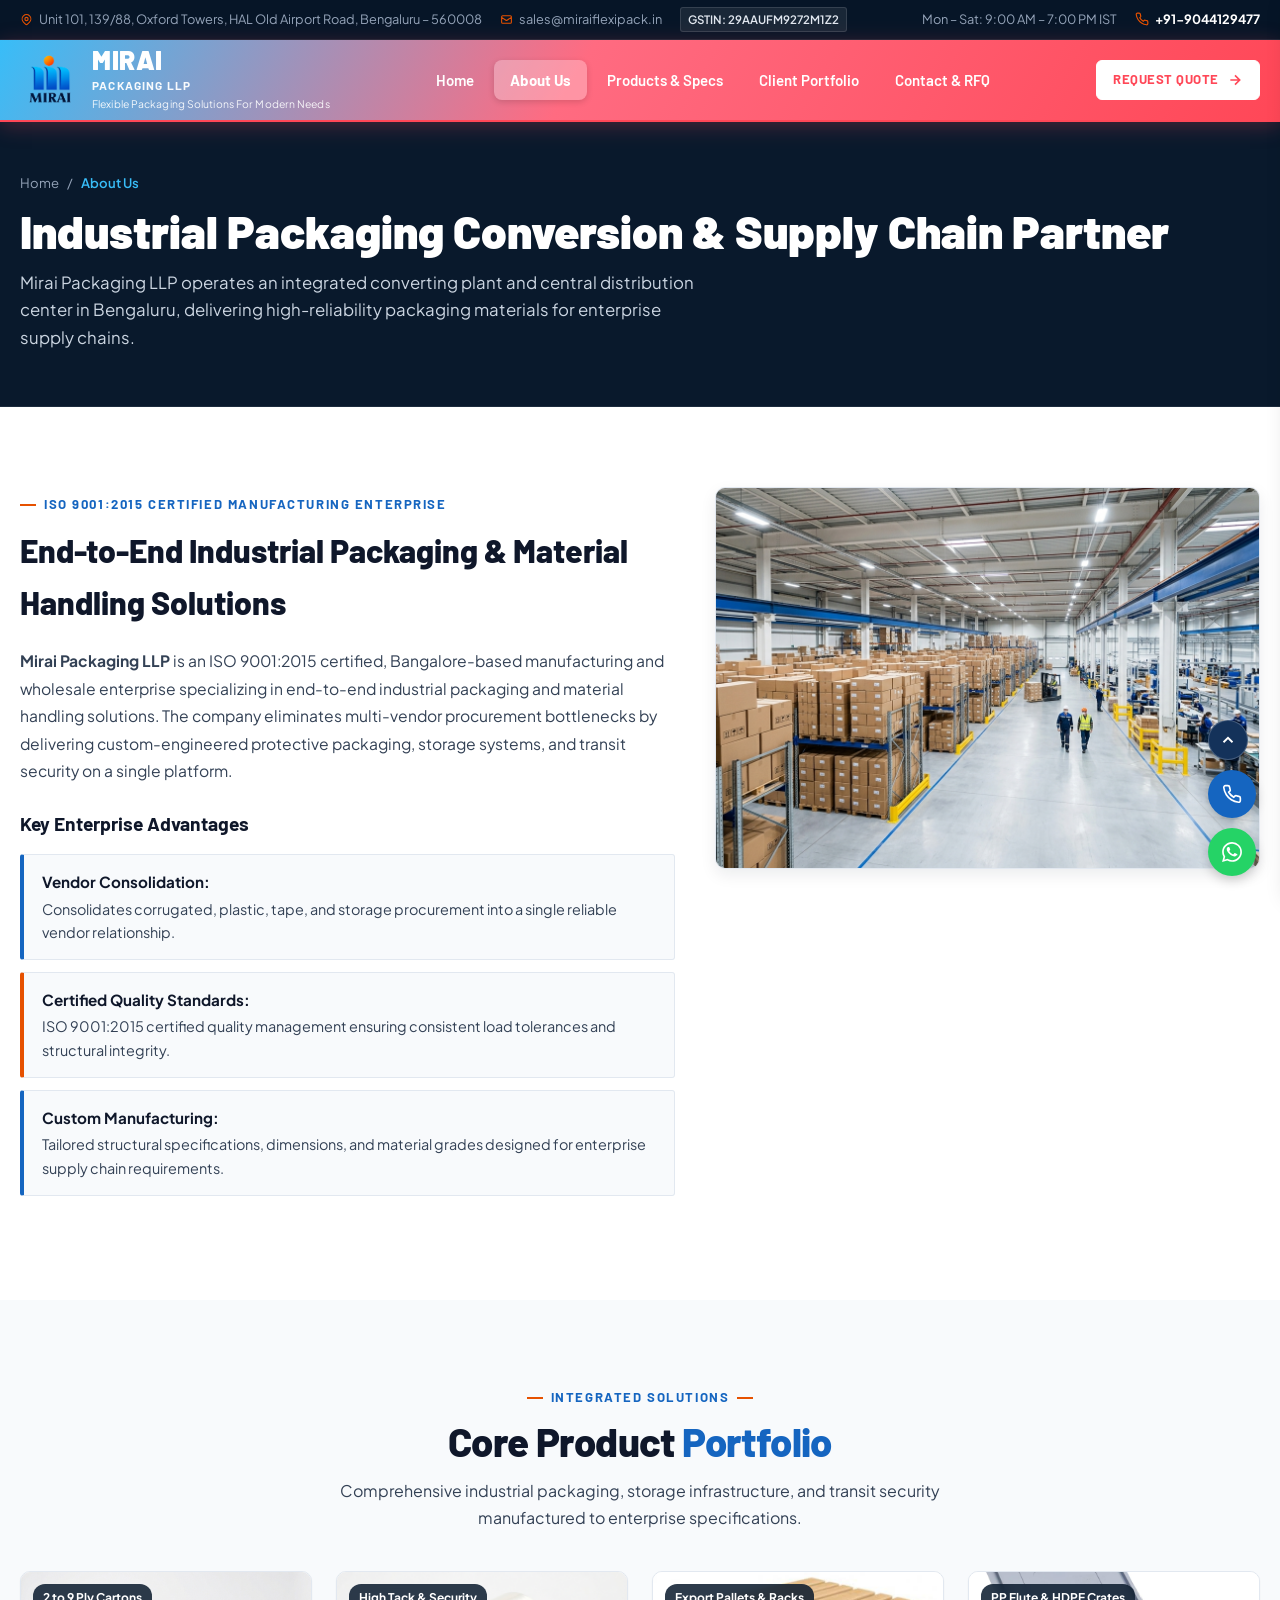
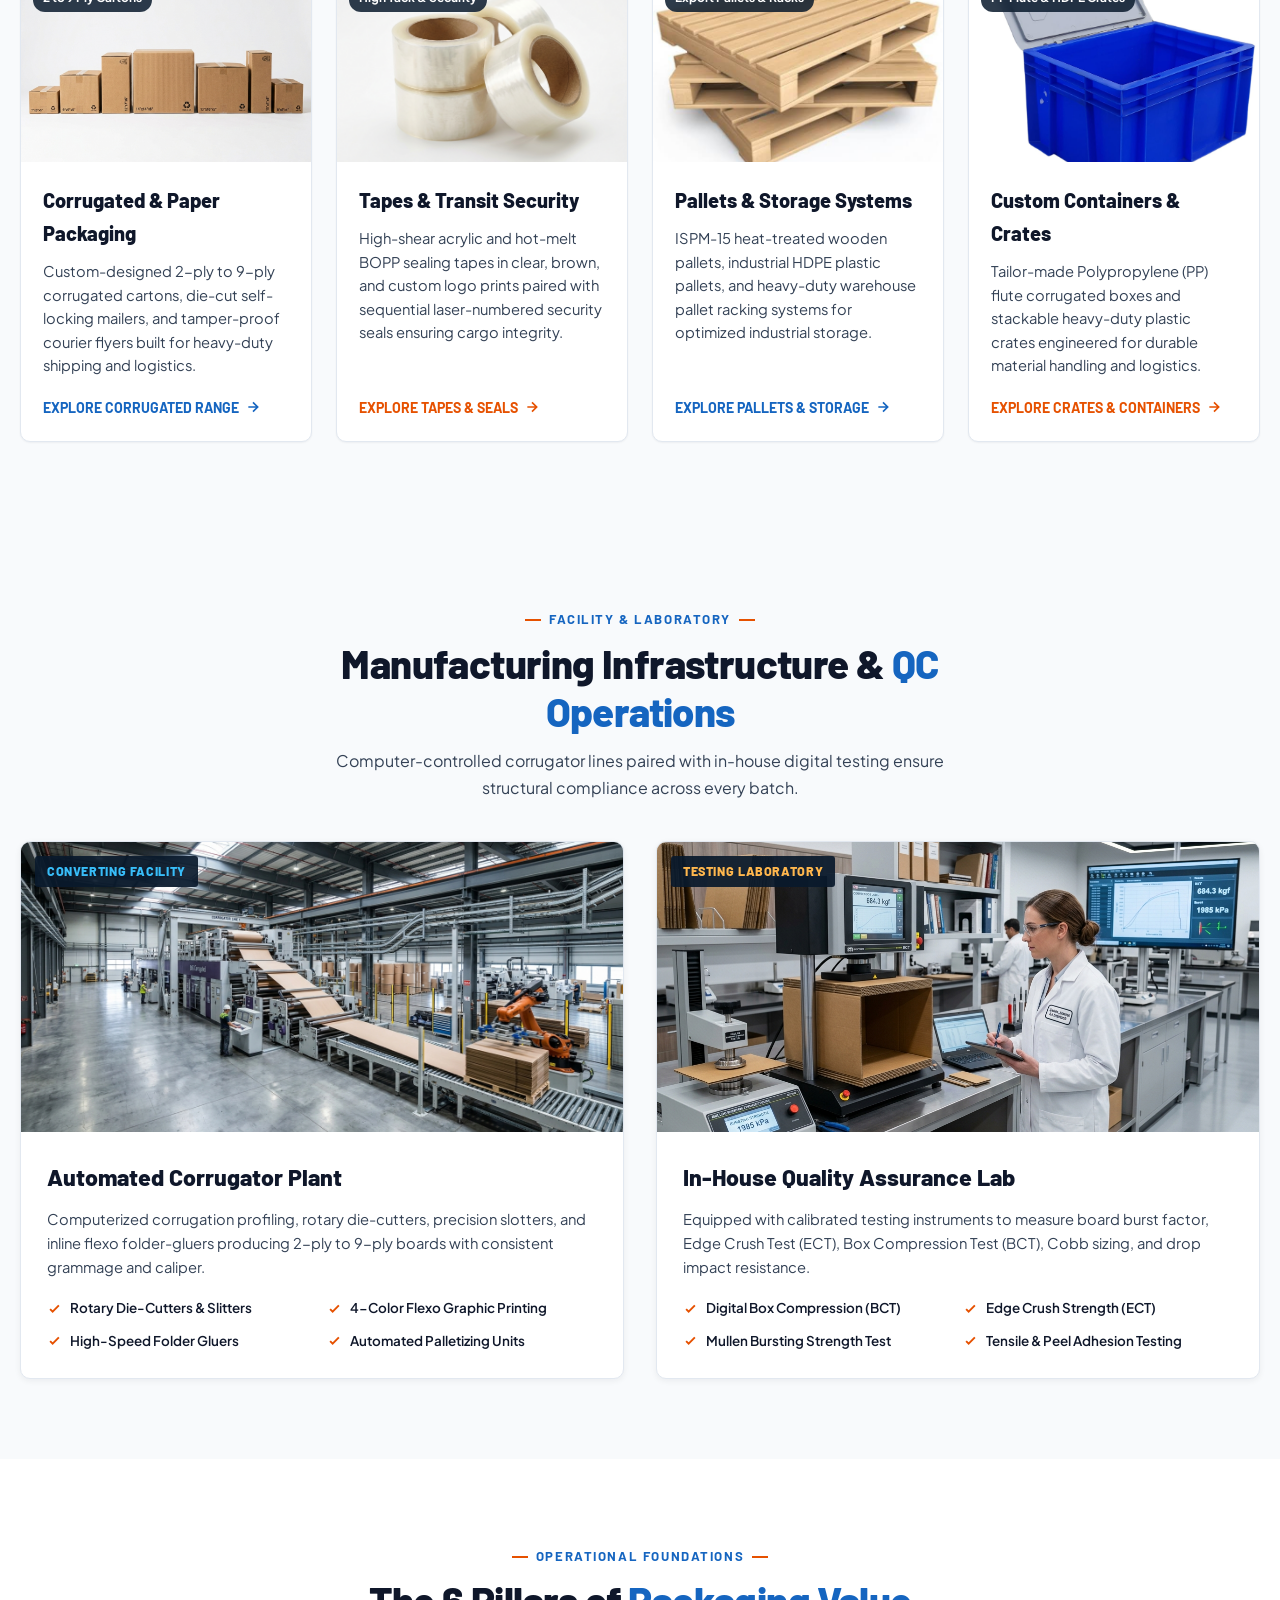
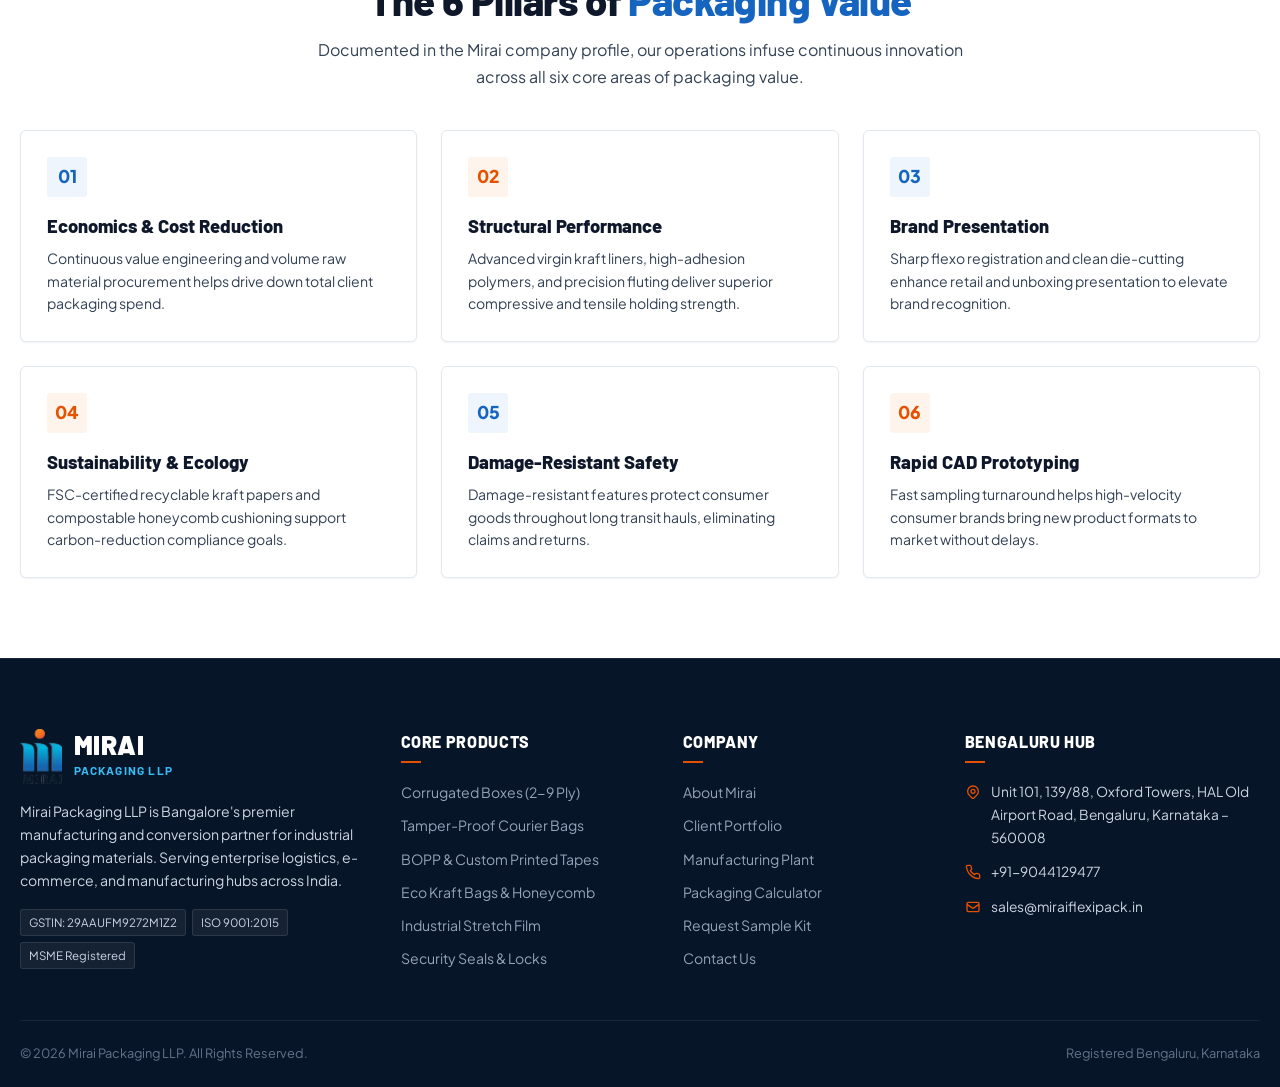
==== commit 601d5bf2: "Update official company address to Unit 101, 139/88, Oxford Towers, HAL Old Airport Road, Bengaluru " ====
--- a/about.html
+++ b/about.html
@@ -17,7 +17,7 @@
       <div class="topbar-left">
         <span class="topbar-item">
           <svg viewBox="0 0 24 24" fill="none" stroke="currentColor" stroke-width="2"><path d="M17.657 16.657L13.414 20.9a1.998 1.998 0 01-2.827 0l-4.244-4.243a8 8 0 1111.314 0z"/><path d="M15 11a3 3 0 11-6 0 3 3 0 016 0z"/></svg>
-          1091, 8th Cross Road, Jai Marathi Nagar, Bengaluru – 560086
+          Unit 101, 139/88, Oxford Towers, HAL Old Airport Road, Bengaluru – 560008
         </span>
         <span class="topbar-item">
           <svg viewBox="0 0 24 24" fill="none" stroke="currentColor" stroke-width="2"><path d="M3 8l7.89 5.26a2 2 0 002.22 0L21 8M5 19h14a2 2 0 002-2V7a2 2 0 00-2-2H5a2 2 0 00-2 2v10a2 2 0 002 2z"/></svg>
@@ -430,7 +430,7 @@
         <div class="footer-contact-list">
           <div class="footer-contact-item">
             <svg viewBox="0 0 24 24" fill="none" stroke="currentColor" stroke-width="2"><path d="M17.657 16.657L13.414 20.9a1.998 1.998 0 01-2.827 0l-4.244-4.243a8 8 0 1111.314 0z"/><path d="M15 11a3 3 0 11-6 0 3 3 0 016 0z"/></svg>
-            <span>1091, 8th Cross Road, Jai Marathi Nagar, Bengaluru Urban, Karnataka – 560086</span>
+            <span>Unit 101, 139/88, Oxford Towers, HAL Old Airport Road, Bengaluru, Karnataka – 560008</span>
           </div>
           <div class="footer-contact-item">
             <svg viewBox="0 0 24 24" fill="none" stroke="currentColor" stroke-width="2"><path d="M22 16.92v3a2 2 0 01-2.18 2 19.79 19.79 0 01-8.63-3.07 19.5 19.5 0 01-6-6 19.79 19.79 0 01-3.07-8.67A2 2 0 014.11 2h3a2 2 0 012 1.72 12.84 12.84 0 00.7 2.81 2 2 0 01-.45 2.11L8.09 9.91a16 16 0 006 6l1.27-1.27a2 2 0 012.11-.45 12.84 12.84 0 002.81.7A2 2 0 0122 16.92z"/></svg>
--- a/style.css
+++ b/style.css
@@ -691,19 +691,19 @@
 
  /* ===== HERO SECTION (CLEAN INDUSTRIAL, NO GIMMICKS) ===== */
  .hero {
-   background-color: var(--navy-dark);
-   color: var(--white);
-   padding: 70px 0 80px 0;
-   position: relative;
-   border-bottom: 1px solid rgba(255, 255, 255, 0.08);
- }
-
- .hero-grid {
-   display: grid;
-   grid-template-columns: 1.15fr 1fr;
-   gap: 48px;
-   align-items: center;
- }
+  background: linear-gradient(135deg, #eef6ff 0%, #dbeafe 50%, #f8fafc 100%);
+  color: var(--text-primary);
+  padding: 70px 0 80px 0;
+  position: relative;
+  border-bottom: 1px solid #cbd5e1;
+ }
+
+  .hero-grid {
+    display: grid;
+    grid-template-columns: 1.15fr 1fr;
+    gap: 48px;
+    align-items: center;
+  }
 
  .hero-badge {
    display: inline-flex;
@@ -713,18 +713,23 @@
    border: 1px solid rgba(255, 255, 255, 0.15);
    padding: 6px 14px;
    border-radius: var(--radius-xs);
+   background: #ffffff;
+   border: 1.5px solid #bfdbfe;
+   padding: 6px 14px;
+   border-radius: var(--radius-xs);
    font-family: var(--font-heading);
    font-size: 0.8rem;
-   font-weight: 700;
+   font-weight: 800;
    letter-spacing: 0.06em;
    text-transform: uppercase;
-   color: #38bdf8;
+   color: var(--blue-brand);
    margin-bottom: 20px;
+   box-shadow: 0 2px 8px rgba(21, 101, 192, 0.08);
  }
 
  .hero-badge-dot {
-   width: 7px;
-   height: 7px;
+   width: 8px;
+   height: 8px;
    border-radius: 50%;
    background: var(--orange-brand);
  }
@@ -735,17 +740,18 @@
    font-weight: 900;
    line-height: 1.12;
    letter-spacing: -0.02em;
+   color: #0e2748;
    margin-bottom: 18px;
  }
 
  .hero-title span {
-   color: #38bdf8;
+   color: var(--blue-brand);
  }
 
  .hero-desc {
    font-size: 1.05rem;
    line-height: 1.7;
-   color: #cbd5e1;
+   color: #334155;
    margin-bottom: 26px;
    max-width: 560px;
  }
@@ -761,13 +767,14 @@
    display: inline-flex;
    align-items: center;
    gap: 6px;
-   background: rgba(255, 255, 255, 0.06);
-   border: 1px solid rgba(255, 255, 255, 0.12);
-   padding: 5px 12px;
+   background: #ffffff;
+   border: 1px solid #cbd5e1;
+   padding: 6px 14px;
    border-radius: var(--radius-xs);
-   font-size: 0.8rem;
-   color: #e2e8f0;
-   font-weight: 600;
+   font-size: 0.82rem;
+   color: #0e2748;
+   font-weight: 700;
+   box-shadow: 0 2px 6px rgba(15, 23, 42, 0.04);
  }
 
  .hero-chip svg {
@@ -789,14 +796,14 @@
    grid-template-columns: repeat(3, 1fr);
    gap: 20px;
    padding-top: 26px;
-   border-top: 1px solid rgba(255, 255, 255, 0.12);
+   border-top: 1px solid #cbd5e1;
  }
 
  .hero-stat-num {
    font-family: var(--font-heading);
    font-size: 1.9rem;
    font-weight: 900;
-   color: var(--white);
+   color: #0e2748;
    line-height: 1;
    margin-bottom: 4px;
  }
@@ -807,10 +814,10 @@
 
  .hero-stat-lbl {
    font-size: 0.78rem;
-   color: #94a3b8;
+   color: #475569;
    text-transform: uppercase;
    letter-spacing: 0.05em;
-   font-weight: 600;
+   font-weight: 700;
  }
 
  /* HERO IMAGE FRAME */
@@ -829,7 +836,8 @@
  .hero-img-main {
    width: 100%;
    height: 440px;
-   object-fit: cover;
+   object-fit: contain !important;
+   background: #0b1528;
  }
 
  .hero-img-caption {
@@ -1000,7 +1008,8 @@
  .product-thumb img {
    width: 100%;
    height: 100%;
-   object-fit: cover;
+   object-fit: contain !important;
+   background: #f8fafc;
    transition: transform 0.4s ease;
  }
 
@@ -1937,7 +1946,8 @@
 .grid-2col-thumbs img {
   height: 110px !important;
   width: 100% !important;
-  object-fit: cover !important;
+  object-fit: contain !important;
+  background: #ffffff;
   border-radius: var(--radius-xs);
   border: 1px solid var(--border-subtle);
   display: block;
@@ -1957,7 +1967,8 @@
 .product-img-box img {
   width: 100% !important;
   height: 100% !important;
-  object-fit: cover !important;
+  object-fit: contain !important;
+  background: #f8fafc;
   display: block;
 }
 
@@ -1972,7 +1983,8 @@
 .thumb-item img {
   width: 100%;
   height: 100%;
-  object-fit: cover;
+  object-fit: contain !important;
+  background: #ffffff;
   padding: 0;
   display: block;
 }
@@ -2104,7 +2116,8 @@
 .epoxy-service-thumb img {
   width: 100%;
   height: 100%;
-  object-fit: cover;
+  object-fit: contain !important;
+  background: #0f172a;
   transition: transform 0.4s ease;
 }
 
@@ -2191,7 +2204,8 @@
 .epoxy-gallery-card img {
   width: 100%;
   height: 100%;
-  object-fit: cover;
+  object-fit: contain !important;
+  background: #0f172a;
   transition: transform 0.4s ease;
 }
 
@@ -2761,30 +2775,30 @@
 .auto-slider-wrapper {
   position: relative;
   width: 100%;
-  max-width: 1100px;
+  max-width: 100%;
   margin: 0 auto;
   border-radius: var(--radius-lg);
   overflow: hidden;
-  box-shadow: var(--shadow-lg);
-  border: 1px solid var(--border-subtle);
+  box-shadow: 0 16px 48px rgba(9, 25, 44, 0.22);
+  border: 1px solid rgba(255, 255, 255, 0.15);
   background: var(--navy-dark);
 }
 
 .auto-slider-track {
   position: relative;
   width: 100%;
-  height: 500px;
+  height: 540px;
 }
 
 @media (max-width: 768px) {
   .auto-slider-track {
-    height: 380px;
+    height: 400px;
   }
 }
 
 @media (max-width: 480px) {
   .auto-slider-track {
-    height: 320px;
+    height: 330px;
   }
 }
 
@@ -2815,8 +2829,9 @@
   left: 0;
   width: 100%;
   height: 100%;
-  object-fit: contain !important;
-  background-color: #ffffff;
+  object-fit: cover !important;
+  object-position: center;
+  display: block;
 }
 
 .slide-caption {
@@ -2935,14 +2950,13 @@
   border-radius: 10px;
 }
 
-/* ── HERO SECTION RIGHT-SIDE AUTOMATIC CAROUSEL ── */
 .hero-img-card {
   position: relative;
   border-radius: var(--radius-md);
   overflow: hidden;
-  border: 1px solid rgba(255, 255, 255, 0.15);
-  box-shadow: var(--shadow-xl);
-  background: var(--navy-dark);
+  border: 1.5px solid #bfdbfe;
+  box-shadow: 0 12px 32px rgba(21, 101, 192, 0.12);
+  background: #ffffff;
   height: 480px;
 }
 
@@ -2986,8 +3000,8 @@
 .hero-slide img {
   width: 100%;
   height: 100%;
-  object-fit: contain !important;
-  background-color: #ffffff;
+  object-fit: cover !important;
+  object-position: center;
   display: block;
 }
 
@@ -2996,14 +3010,14 @@
   top: 14px;
   left: 14px;
   z-index: 4;
-  background: rgba(15, 23, 42, 0.82);
+  background: var(--blue-brand);
   color: var(--white);
-  border: 1px solid rgba(255, 255, 255, 0.2);
+  border: 1px solid rgba(255, 255, 255, 0.3);
   font-size: 0.72rem;
-  font-weight: 700;
-  padding: 4px 10px;
+  font-weight: 800;
+  padding: 5px 12px;
   border-radius: 20px;
-  backdrop-filter: blur(4px);
+  box-shadow: 0 4px 10px rgba(0, 0, 0, 0.2);
   text-transform: uppercase;
   letter-spacing: 0.5px;
 }
@@ -3014,16 +3028,16 @@
   left: 14px;
   right: 14px;
   z-index: 4;
-  background: rgba(15, 23, 42, 0.85);
+  background: rgba(14, 39, 72, 0.90);
   color: #ffffff;
-  border: 1px solid rgba(255, 255, 255, 0.2);
-  font-size: 0.78rem;
-  font-weight: 500;
-  padding: 6px 12px;
+  border: 1px solid rgba(255, 255, 255, 0.25);
+  font-size: 0.8rem;
+  font-weight: 600;
+  padding: 8px 14px;
   border-radius: 8px;
-  backdrop-filter: blur(4px);
-  line-height: 1.35;
-  box-shadow: 0 4px 12px rgba(0,0,0,0.3);
+  backdrop-filter: blur(6px);
+  line-height: 1.4;
+  box-shadow: 0 6px 16px rgba(0,0,0,0.25);
 }
 
 .hero-slider-arrow {
@@ -3315,7 +3329,8 @@
   div[style*="minmax(220px"] img {
     width: 100% !important;
     height: 120px !important;
-    object-fit: cover !important;
+    object-fit: contain !important;
+    background: #f8fafc !important;
     display: block !important;
   }
 
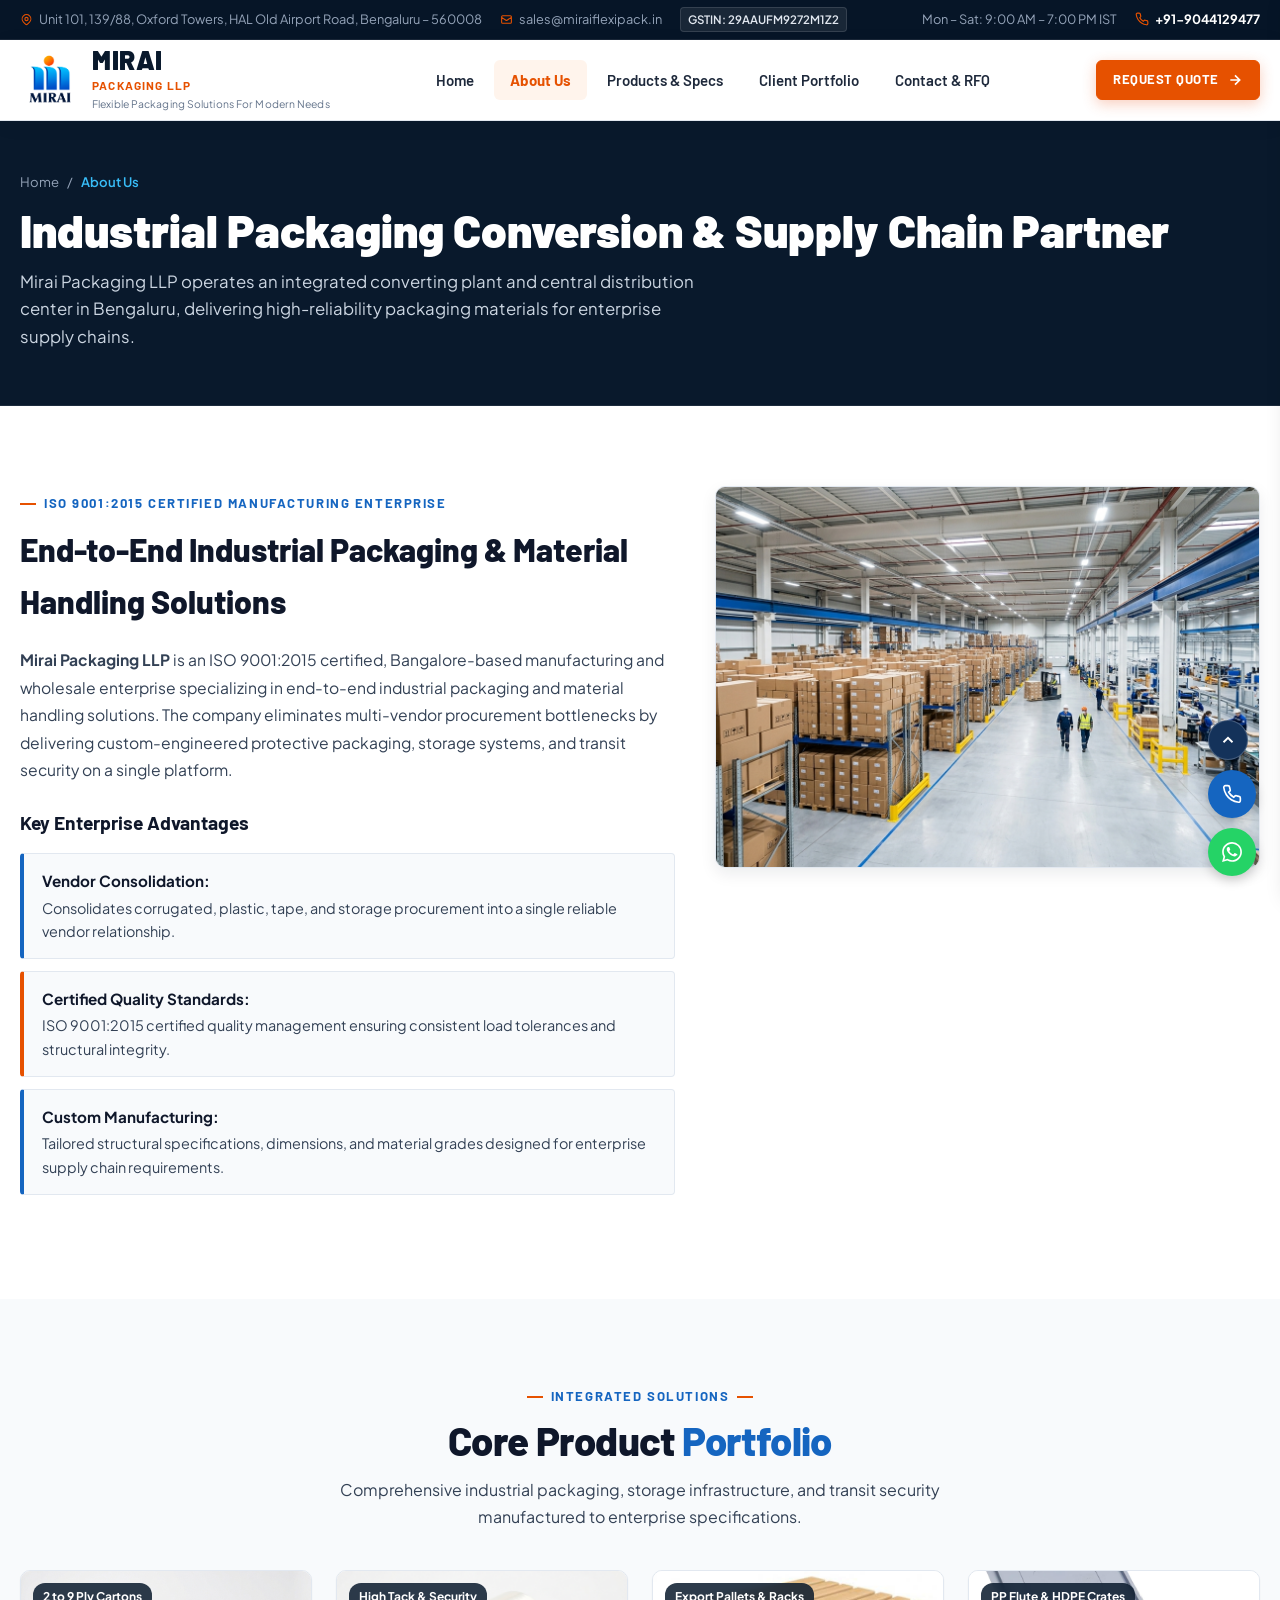
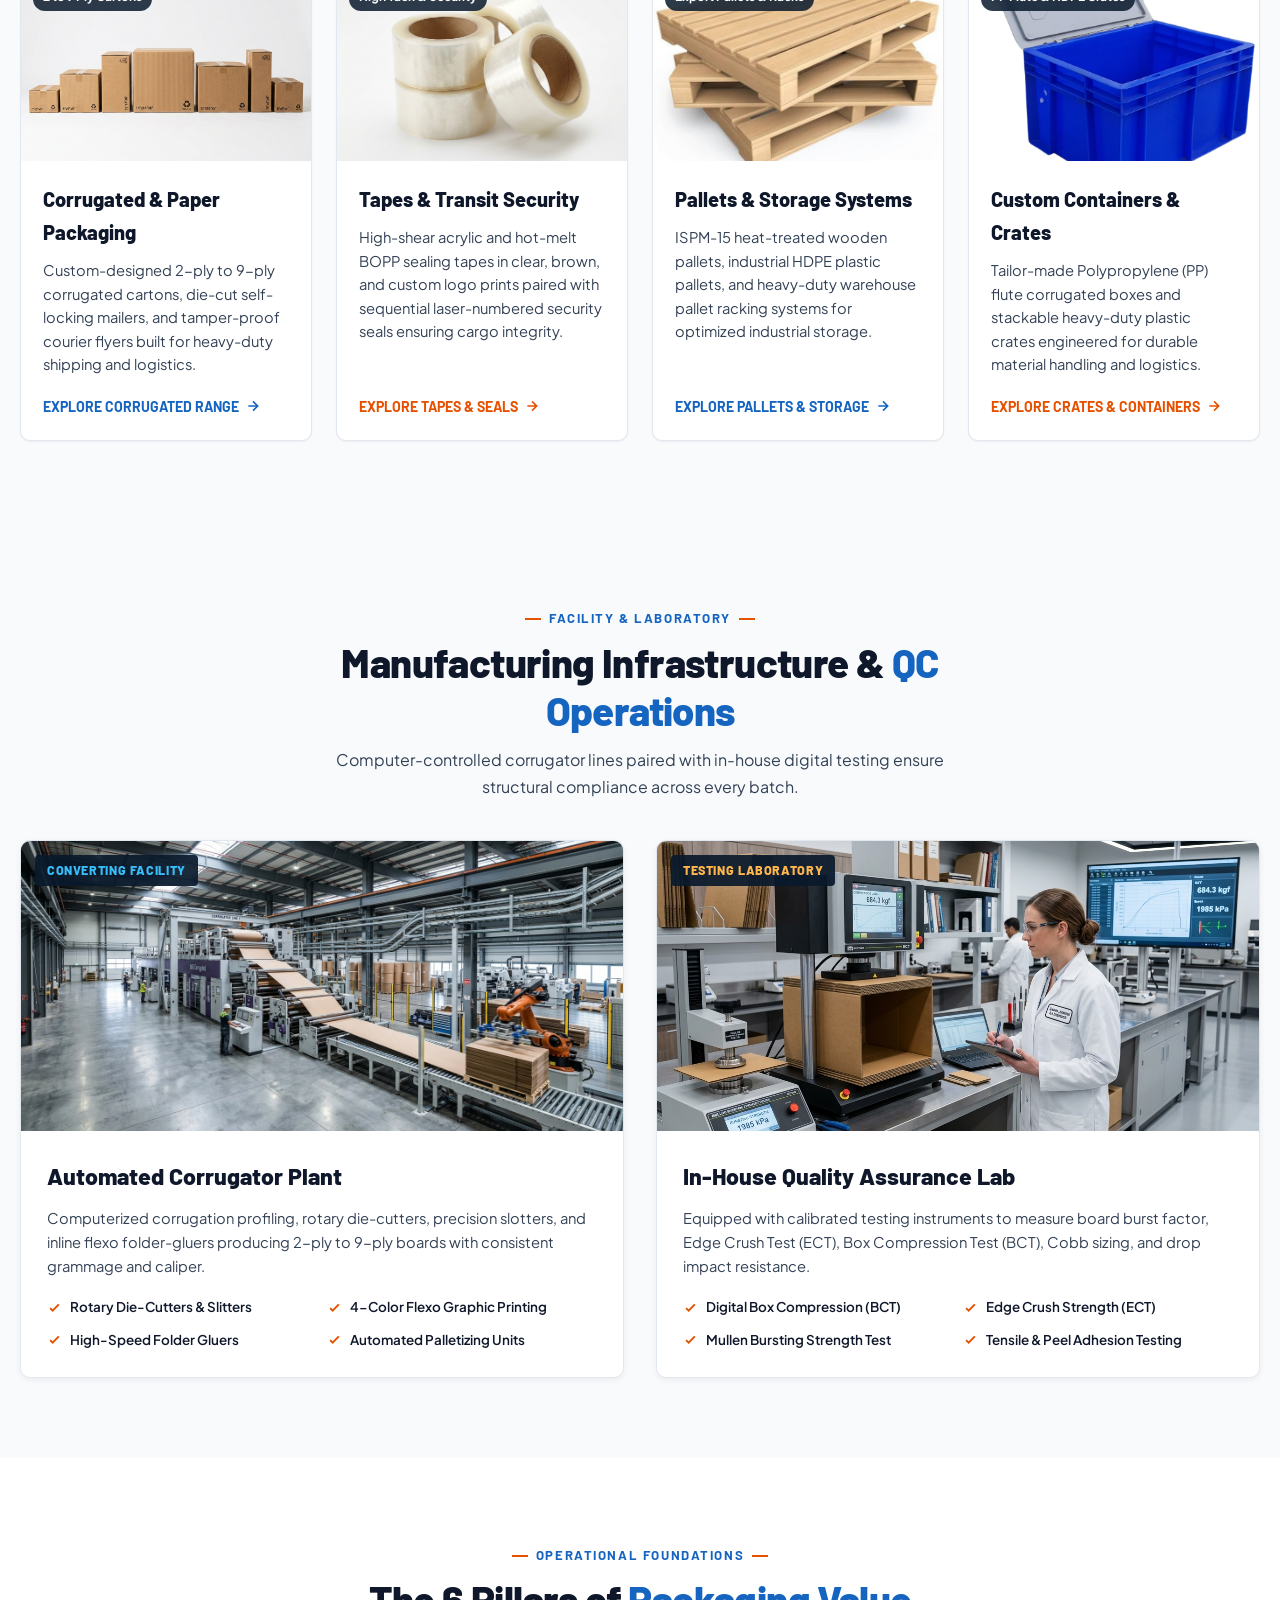
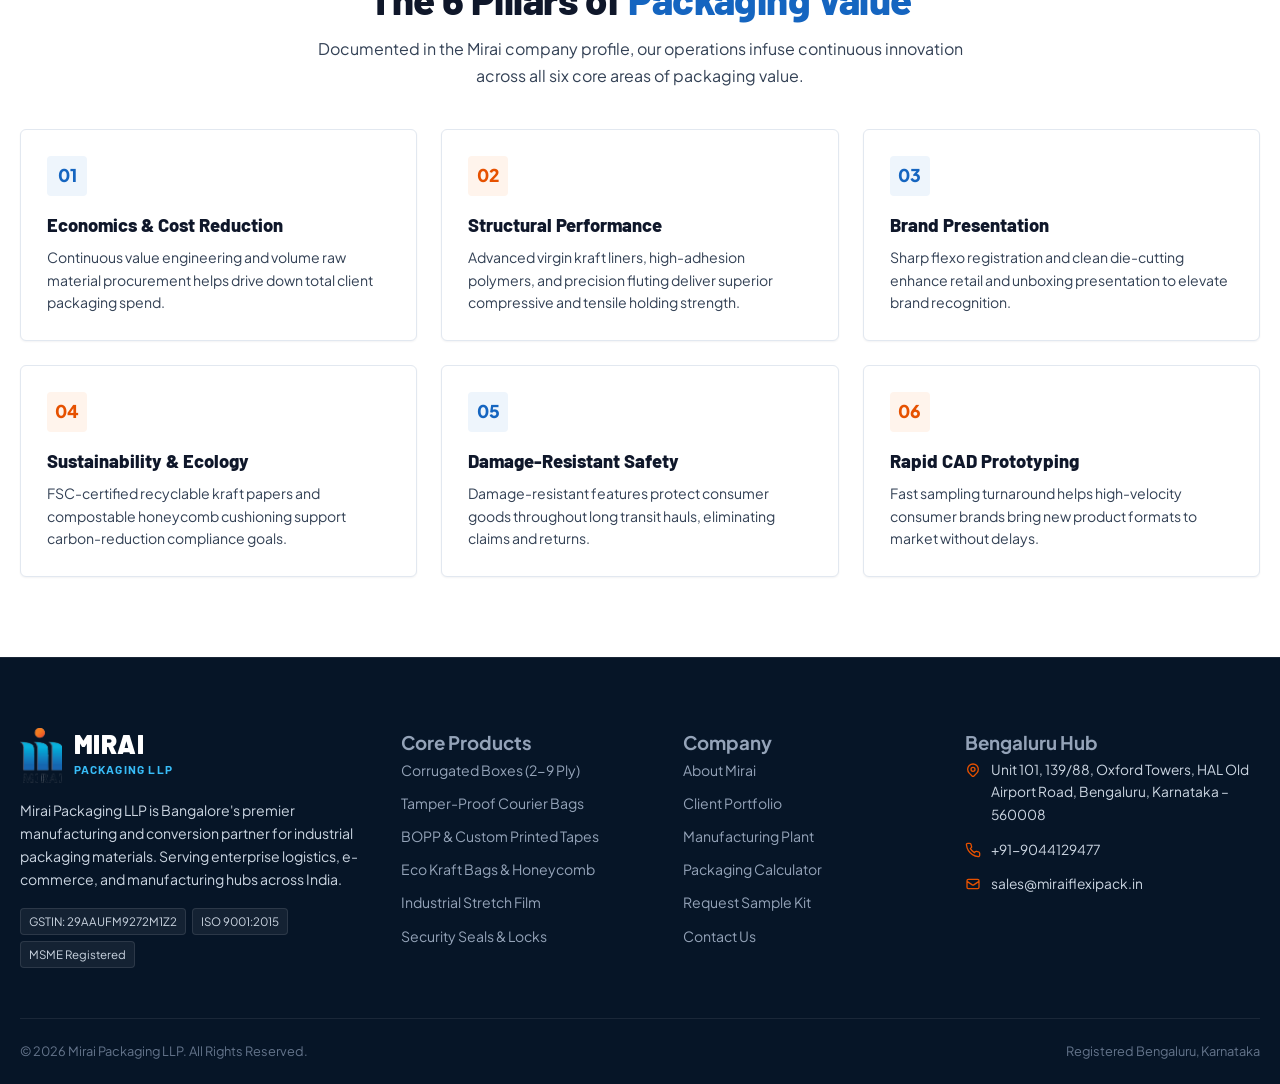
==== commit bb7ac297: "Fix 13 usability heuristics issues including type scale, text colors, radii, button styles, font siz" ====
--- a/about.html
+++ b/about.html
@@ -402,7 +402,7 @@
       </div>
 
       <div class="footer-col">
-        <h4>Core Products</h4>
+        <h3>Core Products</h3>
         <div class="footer-links">
           <a href="products.html#corrugated">Corrugated Boxes (2-9 Ply)</a>
           <a href="products.html#courier">Tamper-Proof Courier Bags</a>
@@ -414,7 +414,7 @@
       </div>
 
       <div class="footer-col">
-        <h4>Company</h4>
+        <h3>Company</h3>
         <div class="footer-links">
           <a href="about.html">About Mirai</a>
           <a href="clients.html">Client Portfolio</a>
@@ -426,7 +426,7 @@
       </div>
 
       <div class="footer-col">
-        <h4>Bengaluru Hub</h4>
+        <h3>Bengaluru Hub</h3>
         <div class="footer-contact-list">
           <div class="footer-contact-item">
             <svg viewBox="0 0 24 24" fill="none" stroke="currentColor" stroke-width="2"><path d="M17.657 16.657L13.414 20.9a1.998 1.998 0 01-2.827 0l-4.244-4.243a8 8 0 1111.314 0z"/><path d="M15 11a3 3 0 11-6 0 3 3 0 016 0z"/></svg>
--- a/style.css
+++ b/style.css
@@ -22,12 +22,13 @@
    --bg-surface: #f1f5f9;
    --bg-card: #ffffff;
 
-   /* Text Slates (High Contrast & Legibility) */
+   /* Standardized Text Color System (Consolidated to 6 Core Tokens) */
    --text-primary: #0f172a;
    --text-secondary: #334155;
    --text-muted: #64748b;
    --text-light: #94a3b8;
    --text-inverse: #ffffff;
+   --text-brand: #E65100;
 
    /* Borders */
    --border-subtle: #e2e8f0;
@@ -35,15 +36,24 @@
    --border-dark: #94a3b8;
    --border-brand: #1565C0;
 
-   /* Functional Shadows (Subtle, purposeful depth - no exaggerated blobs) */
+   /* Functional Shadows */
    --shadow-xs: 0 1px 2px rgba(15, 23, 42, 0.05);
    --shadow-sm: 0 2px 6px rgba(15, 23, 42, 0.06);
    --shadow-md: 0 6px 16px rgba(15, 23, 42, 0.08);
    --shadow-lg: 0 12px 28px rgba(15, 23, 42, 0.10);
 
-   /* Typography Scale */
+   /* Typography Tokens & Consistent Type Scale (8 Sizes Max) */
    --font-heading: 'Barlow', -apple-system, BlinkMacSystemFont, 'Segoe UI', Roboto, sans-serif;
    --font-body: 'Plus Jakarta Sans', -apple-system, BlinkMacSystemFont, 'Segoe UI', Roboto, sans-serif;
+
+   --fs-xs: 0.8125rem;   /* 13px - captions, badges, meta */
+   --fs-sm: 0.875rem;    /* 14px - small body, button labels, chips */
+   --fs-base: 1rem;      /* 16px - standard body text */
+   --fs-md: 1.125rem;    /* 18px - subtitles, card titles */
+   --fs-lg: 1.25rem;     /* 20px - feature subheads, section leads */
+   --fs-xl: 1.5rem;      /* 24px - h3 card headings */
+   --fs-2xl: 2rem;       /* 32px - h2 section titles */
+   --fs-3xl: 2.5rem;     /* 40px - hero h1 titles */
 
    /* Spacing Grid (8px baseline) */
    --space-1: 4px;
@@ -59,11 +69,12 @@
    --space-20: 80px;
    --space-24: 96px;
 
-   /* Border Radii (Controlled, professional - no excessive pill shapes) */
-   --radius-xs: 3px;
-   --radius-sm: 6px;
-   --radius-md: 10px;
-   --radius-lg: 14px;
+   /* Standardized Border Radii System (Consolidated to 5 Tokens Max) */
+   --radius-xs: 4px;      /* Small tags & micro badges */
+   --radius-sm: 6px;      /* Buttons, form inputs, chips */
+   --radius-md: 10px;     /* Product cards, feature boxes */
+   --radius-lg: 16px;     /* Large showcase cards, modals */
+   --radius-full: 9999px; /* Circular icon buttons, pill badges */
 
    --container-max: 1440px;
    --transition-fast: 0.18s ease-in-out;
@@ -390,83 +401,76 @@
   .navbar {
     position: sticky;
     top: 0;
-    background: linear-gradient(120deg, #38bdf8 0%, #ff6b81 45%, #ff4757 100%);
-    border-bottom: 2px solid #ff4757;
-    box-shadow: 0 4px 20px rgba(255, 71, 87, 0.25);
-    z-index: 100;
-    transition: box-shadow var(--transition-fast);
+    background: rgba(255, 255, 255, 0.98);
+    backdrop-filter: blur(12px);
+    border-bottom: 1px solid #e2e8f0;
+    box-shadow: 0 4px 20px rgba(15, 23, 42, 0.05);
+    z-index: 1000;
+    transition: all 0.3s ease;
   }
 
   .navbar .brand-name {
-    color: #ffffff;
+    color: var(--navy-dark);
   }
 
   .navbar .brand-tag {
-    color: #ffffff;
-    opacity: 0.95;
+    color: var(--orange-brand);
   }
 
   .navbar .brand-motto {
-    color: rgba(255, 255, 255, 0.9);
+    color: #64748b;
   }
 
   .navbar .nav-link {
-    color: #ffffff;
+    color: #1e293b;
     display: inline-block;
     padding: 8px 16px;
-    border-radius: 8px;
+    border-radius: 6px;
+    font-weight: 600;
     background-color: transparent;
-    transition: transform 0.25s cubic-bezier(0.165, 0.84, 0.44, 1), box-shadow 0.25s cubic-bezier(0.165, 0.84, 0.44, 1), background-color 0.25s ease, color 0.25s ease;
+    transition: all 0.2s ease;
   }
 
   .navbar .nav-link:hover {
+    color: var(--orange-brand);
+    background-color: var(--orange-subtle);
+    transform: translateY(-1px);
+  }
+
+  .navbar .nav-link.active {
+    color: var(--orange-brand);
+    background-color: var(--orange-subtle);
+    font-weight: 700;
+  }
+
+  .navbar .btn-orange {
+    background-color: var(--orange-brand);
     color: #ffffff;
-    background-color: rgba(255, 255, 255, 0.22);
-    transform: translateY(-2px);
-    box-shadow: 0 4px 12px rgba(0, 0, 0, 0.15);
-  }
-
-  .navbar .nav-link.active {
-    color: #ffffff;
-    background-color: rgba(255, 255, 255, 0.28);
+    border-color: var(--orange-brand);
     font-weight: 700;
-    box-shadow: 0 2px 6px rgba(0, 0, 0, 0.15);
-  }
-
-  .navbar .nav-link.active:hover {
-    transform: translateY(-2px);
-    box-shadow: 0 6px 16px rgba(0, 0, 0, 0.2);
-    background-color: rgba(255, 255, 255, 0.35);
-  }
-
-  .navbar .btn-orange {
-    background-color: #ffffff;
-    color: #ff4757;
-    border-color: #ffffff;
-    font-weight: 700;
-    transition: transform 0.25s cubic-bezier(0.165, 0.84, 0.44, 1), box-shadow 0.25s cubic-bezier(0.165, 0.84, 0.44, 1), background-color 0.25s ease, color 0.25s ease;
+    box-shadow: 0 4px 14px rgba(235, 94, 40, 0.3);
+    transition: all 0.2s ease;
   }
 
   .navbar .btn-orange:hover {
-    background-color: #f0f9ff;
-    color: #0284c7;
-    border-color: #f0f9ff;
-    transform: translateY(-2px);
-    box-shadow: 0 6px 16px rgba(56, 189, 248, 0.3);
+    background-color: var(--orange-hover);
+    border-color: var(--orange-hover);
+    transform: translateY(-1px);
+    box-shadow: 0 6px 18px rgba(235, 94, 40, 0.4);
   }
 
   .navbar .hamburger {
-    background: rgba(255, 255, 255, 0.15);
-    border-color: rgba(255, 255, 255, 0.3);
+    background: rgba(15, 23, 42, 0.05);
+    border: 1px solid #cbd5e1;
   }
 
   .navbar .hamburger span {
-    background: #ffffff;
-  }
-
- .navbar.scrolled {
-   box-shadow: 0 4px 12px rgba(15, 23, 42, 0.06);
- }
+    background: #0f172a;
+  }
+
+  .navbar.scrolled {
+    box-shadow: 0 6px 24px rgba(15, 23, 42, 0.08);
+  }
 
  .nav-inner {
    display: flex;
@@ -691,134 +695,142 @@
 
  /* ===== HERO SECTION (CLEAN INDUSTRIAL, NO GIMMICKS) ===== */
  .hero {
-  background: linear-gradient(135deg, #eef6ff 0%, #dbeafe 50%, #f8fafc 100%);
-  color: var(--text-primary);
+  background-color: var(--navy-dark);
+  color: var(--white);
   padding: 70px 0 80px 0;
   position: relative;
-  border-bottom: 1px solid #cbd5e1;
- }
-
-  .hero-grid {
-    display: grid;
-    grid-template-columns: 1.15fr 1fr;
-    gap: 48px;
-    align-items: center;
-  }
-
- .hero-badge {
-   display: inline-flex;
-   align-items: center;
-   gap: 8px;
-   background: rgba(255, 255, 255, 0.08);
-   border: 1px solid rgba(255, 255, 255, 0.15);
-   padding: 6px 14px;
-   border-radius: var(--radius-xs);
-   background: #ffffff;
-   border: 1.5px solid #bfdbfe;
-   padding: 6px 14px;
-   border-radius: var(--radius-xs);
-   font-family: var(--font-heading);
-   font-size: 0.8rem;
-   font-weight: 800;
-   letter-spacing: 0.06em;
-   text-transform: uppercase;
-   color: var(--blue-brand);
-   margin-bottom: 20px;
-   box-shadow: 0 2px 8px rgba(21, 101, 192, 0.08);
- }
-
- .hero-badge-dot {
-   width: 8px;
-   height: 8px;
-   border-radius: 50%;
-   background: var(--orange-brand);
- }
-
- .hero-title {
-   font-family: var(--font-heading);
-   font-size: clamp(2.2rem, 4vw, 3.4rem);
-   font-weight: 900;
-   line-height: 1.12;
-   letter-spacing: -0.02em;
-   color: #0e2748;
-   margin-bottom: 18px;
- }
-
- .hero-title span {
-   color: var(--blue-brand);
- }
-
- .hero-desc {
-   font-size: 1.05rem;
-   line-height: 1.7;
-   color: #334155;
-   margin-bottom: 26px;
-   max-width: 560px;
- }
-
- .hero-chips {
-   display: flex;
-   flex-wrap: wrap;
-   gap: 8px;
-   margin-bottom: 30px;
- }
-
- .hero-chip {
-   display: inline-flex;
-   align-items: center;
-   gap: 6px;
-   background: #ffffff;
-   border: 1px solid #cbd5e1;
-   padding: 6px 14px;
-   border-radius: var(--radius-xs);
-   font-size: 0.82rem;
-   color: #0e2748;
-   font-weight: 700;
-   box-shadow: 0 2px 6px rgba(15, 23, 42, 0.04);
- }
-
- .hero-chip svg {
-   width: 14px;
-   height: 14px;
-   color: var(--orange-brand);
- }
-
- .hero-btns {
-   display: flex;
-   align-items: center;
-   gap: 14px;
-   flex-wrap: wrap;
-   margin-bottom: 36px;
- }
-
- .hero-stats {
-   display: grid;
-   grid-template-columns: repeat(3, 1fr);
-   gap: 20px;
-   padding-top: 26px;
-   border-top: 1px solid #cbd5e1;
- }
-
- .hero-stat-num {
-   font-family: var(--font-heading);
-   font-size: 1.9rem;
-   font-weight: 900;
-   color: #0e2748;
-   line-height: 1;
-   margin-bottom: 4px;
- }
-
- .hero-stat-num .plus {
-   color: var(--orange-brand);
- }
-
- .hero-stat-lbl {
-   font-size: 0.78rem;
-   color: #475569;
-   text-transform: uppercase;
-   letter-spacing: 0.05em;
-   font-weight: 700;
- }
+  border-bottom: 1px solid rgba(255, 255, 255, 0.08);
+}
+
+.hero-grid {
+  display: grid;
+  grid-template-columns: 1.15fr 1fr;
+  gap: 48px;
+  align-items: center;
+}
+
+.hero-badge {
+  display: inline-flex;
+  align-items: center;
+  gap: 8px;
+  background: rgba(255, 255, 255, 0.08);
+  border: 1px solid rgba(255, 255, 255, 0.15);
+  padding: 6px 14px;
+  border-radius: var(--radius-xs);
+  font-family: var(--font-heading);
+  font-size: 0.8rem;
+  font-weight: 700;
+  letter-spacing: 0.06em;
+  text-transform: uppercase;
+  color: #38bdf8;
+  margin-bottom: 20px;
+}
+
+.hero-float-badge {
+  display: inline-flex;
+  align-items: center;
+  background: rgba(255, 255, 255, 0.08);
+  border: 1px solid rgba(255, 255, 255, 0.15);
+  padding: 6px 14px;
+  border-radius: var(--radius-xs);
+  font-family: var(--font-heading);
+  font-size: 0.8rem;
+  font-weight: 700;
+  color: #38bdf8;
+}
+
+.hero-badge-dot {
+  width: 7px;
+  height: 7px;
+  border-radius: 50%;
+  background: var(--orange-brand);
+}
+
+.hero-title {
+  font-family: var(--font-heading);
+  font-size: clamp(2.2rem, 4vw, 3.4rem);
+  font-weight: 900;
+  line-height: 1.12;
+  letter-spacing: -0.02em;
+  color: var(--white);
+  margin-bottom: 18px;
+}
+
+.hero-title span {
+  color: #38bdf8;
+}
+
+.hero-desc {
+  font-size: 1.05rem;
+  line-height: 1.7;
+  color: #cbd5e1;
+  font-weight: 400;
+  margin-bottom: 26px;
+  max-width: 560px;
+}
+
+.hero-chips {
+  display: flex;
+  flex-wrap: wrap;
+  gap: 8px;
+  margin-bottom: 30px;
+}
+
+.hero-chip {
+  display: inline-flex;
+  align-items: center;
+  gap: 6px;
+  background: rgba(255, 255, 255, 0.06);
+  border: 1px solid rgba(255, 255, 255, 0.12);
+  padding: 5px 12px;
+  border-radius: var(--radius-xs);
+  font-size: 0.8rem;
+  color: #e2e8f0;
+  font-weight: 600;
+}
+
+.hero-chip svg {
+  width: 14px;
+  height: 14px;
+  color: var(--orange-brand);
+}
+
+.hero-btns {
+  display: flex;
+  align-items: center;
+  gap: 14px;
+  flex-wrap: wrap;
+  margin-bottom: 36px;
+}
+
+.hero-stats {
+  display: grid;
+  grid-template-columns: repeat(3, 1fr);
+  gap: 20px;
+  padding-top: 26px;
+  border-top: 1px solid rgba(255, 255, 255, 0.12);
+}
+
+.hero-stat-num {
+  font-family: var(--font-heading);
+  font-size: 1.9rem;
+  font-weight: 900;
+  color: var(--white);
+  line-height: 1;
+  margin-bottom: 4px;
+}
+
+.hero-stat-num .plus {
+  color: var(--orange-brand);
+}
+
+.hero-stat-lbl {
+  font-size: 0.78rem;
+  color: #94a3b8;
+  text-transform: uppercase;
+  letter-spacing: 0.05em;
+  font-weight: 600;
+}
 
  /* HERO IMAGE FRAME */
  .hero-visual {
@@ -2772,16 +2784,67 @@
 }
 
 /* ── AUTOMATIC IMAGE SHOWCASE SLIDER (12 IMAGES - 3 SEC AUTO SLIDE) ── */
+#gallery-slider {
+  background: linear-gradient(180deg, #09192c 0%, #06111e 50%, #0f172a 100%);
+  padding: 85px 0 95px;
+  position: relative;
+  overflow: hidden;
+  border-top: 1px solid rgba(255, 255, 255, 0.08);
+}
+
+#gallery-slider::before {
+  content: '';
+  position: absolute;
+  top: -100px;
+  left: 50%;
+  transform: translateX(-50%);
+  width: 900px;
+  height: 450px;
+  background: radial-gradient(circle, rgba(56, 189, 248, 0.12) 0%, rgba(235, 94, 40, 0.05) 50%, rgba(0, 0, 0, 0) 70%);
+  pointer-events: none;
+  z-index: 1;
+}
+
+#gallery-slider .section-header {
+  position: relative;
+  z-index: 2;
+  margin-bottom: 40px;
+}
+
+#gallery-slider .sub-title {
+  background: rgba(56, 189, 248, 0.12) !important;
+  color: #38bdf8 !important;
+  border: 1px solid rgba(56, 189, 248, 0.3) !important;
+  box-shadow: 0 0 15px rgba(56, 189, 248, 0.2);
+}
+
+#gallery-slider .section-title {
+  color: #ffffff !important;
+}
+
+#gallery-slider .section-title span {
+  background: linear-gradient(135deg, #eb5e28 0%, #f97316 100%);
+  -webkit-background-clip: text;
+  -webkit-text-fill-color: transparent;
+}
+
+#gallery-slider .section-desc {
+  color: #94a3b8 !important;
+  max-width: 680px;
+  margin: 0 auto;
+}
+
 .auto-slider-wrapper {
   position: relative;
   width: 100%;
-  max-width: 100%;
+  max-width: 1240px;
   margin: 0 auto;
-  border-radius: var(--radius-lg);
+  border-radius: 24px;
   overflow: hidden;
-  box-shadow: 0 16px 48px rgba(9, 25, 44, 0.22);
+  box-shadow: 0 30px 70px -15px rgba(0, 0, 0, 0.7), 0 0 45px rgba(56, 189, 248, 0.18), inset 0 1px 0 rgba(255, 255, 255, 0.2);
   border: 1px solid rgba(255, 255, 255, 0.15);
-  background: var(--navy-dark);
+  background: #09192c;
+  z-index: 2;
 }
 
 .auto-slider-track {
@@ -2792,13 +2855,13 @@
 
 @media (max-width: 768px) {
   .auto-slider-track {
-    height: 400px;
+    height: 420px;
   }
 }
 
 @media (max-width: 480px) {
   .auto-slider-track {
-    height: 330px;
+    height: 340px;
   }
 }
 
@@ -2829,7 +2892,7 @@
   left: 0;
   width: 100%;
   height: 100%;
-  object-fit: cover !important;
+  object-fit: contain !important;
   object-position: center;
   display: block;
 }
@@ -2838,49 +2901,52 @@
   position: relative;
   z-index: 3;
   width: 100%;
-  padding: 32px 40px;
-  background: linear-gradient(to top, rgba(15, 23, 42, 0.94) 0%, rgba(15, 23, 42, 0.65) 60%, rgba(15, 23, 42, 0) 100%);
+  padding: 36px 44px;
+  background: linear-gradient(to top, rgba(9, 25, 44, 0.96) 0%, rgba(9, 25, 44, 0.72) 55%, rgba(9, 25, 44, 0) 100%);
   color: var(--white);
   transition: transform 0.4s ease, opacity 0.4s ease;
 }
 
 .slide-badge {
   display: inline-block;
-  background: var(--orange-brand);
+  background: linear-gradient(135deg, #eb5e28 0%, #d97706 100%);
   color: var(--white);
-  font-size: 0.75rem;
+  font-size: 0.78rem;
   font-weight: 800;
   text-transform: uppercase;
-  padding: 4px 12px;
-  border-radius: 20px;
-  margin-bottom: 8px;
-  letter-spacing: 0.5px;
+  padding: 5px 14px;
+  border-radius: 30px;
+  margin-bottom: 10px;
+  letter-spacing: 0.6px;
+  box-shadow: 0 4px 14px rgba(235, 94, 40, 0.35);
 }
 
 .slide-caption h3 {
   font-family: var(--font-heading);
-  font-size: 1.55rem;
+  font-size: 1.65rem;
   font-weight: 800;
   color: var(--white);
-  margin-bottom: 4px;
+  margin-bottom: 6px;
+  text-shadow: 0 2px 8px rgba(0, 0, 0, 0.5);
 }
 
 .slide-caption p {
-  font-size: 0.92rem;
+  font-size: 0.95rem;
   color: #cbd5e1;
-  max-width: 700px;
-  line-height: 1.5;
+  max-width: 720px;
+  line-height: 1.55;
+  text-shadow: 0 1px 4px rgba(0, 0, 0, 0.4);
 }
 
 @media (max-width: 600px) {
   .slide-caption {
-    padding: 18px;
+    padding: 20px 22px;
   }
   .slide-caption h3 {
-    font-size: 1.2rem;
+    font-size: 1.25rem;
   }
   .slide-caption p {
-    font-size: 0.82rem;
+    font-size: 0.85rem;
   }
 }
 
@@ -2890,24 +2956,26 @@
   top: 50%;
   transform: translateY(-50%);
   z-index: 10;
-  width: 46px;
-  height: 46px;
+  width: 50px;
+  height: 50px;
   border-radius: 50%;
-  background: rgba(15, 23, 42, 0.65);
+  background: rgba(15, 23, 42, 0.75);
   border: 1px solid rgba(255, 255, 255, 0.25);
   color: var(--white);
   display: flex;
   align-items: center;
   justify-content: center;
   cursor: pointer;
-  transition: all 0.3s ease;
-  backdrop-filter: blur(4px);
+  transition: all 0.3s cubic-bezier(0.4, 0, 0.2, 1);
+  backdrop-filter: blur(12px);
+  box-shadow: 0 6px 20px rgba(0, 0, 0, 0.3);
 }
 
 .slider-btn:hover {
   background: var(--orange-brand);
   border-color: var(--orange-brand);
-  transform: translateY(-50%) scale(1.1);
+  transform: translateY(-50%) scale(1.12);
+  box-shadow: 0 8px 25px rgba(235, 94, 40, 0.45);
 }
 
 .slider-btn svg {
@@ -2916,38 +2984,43 @@
 }
 
 .prev-btn {
-  left: 18px;
+  left: 22px;
 }
 
 .next-btn {
-  right: 18px;
+  right: 22px;
 }
 
 /* Slider Dots */
 .slider-dots {
   position: absolute;
-  bottom: 14px;
-  right: 24px;
+  bottom: 18px;
+  right: 28px;
   z-index: 10;
   display: flex;
   gap: 8px;
   align-items: center;
+  background: rgba(15, 23, 42, 0.65);
+  padding: 6px 14px;
+  border-radius: 30px;
+  backdrop-filter: blur(8px);
+  border: 1px solid rgba(255, 255, 255, 0.15);
 }
 
 .slider-dot {
-  width: 10px;
-  height: 10px;
+  width: 8px;
+  height: 8px;
   border-radius: 50%;
   background: rgba(255, 255, 255, 0.4);
   cursor: pointer;
   transition: all 0.3s ease;
-  border: 1px solid rgba(0, 0, 0, 0.2);
 }
 
 .slider-dot.active {
   background: var(--orange-brand);
-  width: 26px;
+  width: 24px;
   border-radius: 10px;
+  box-shadow: 0 0 10px rgba(235, 94, 40, 0.6);
 }
 
 .hero-img-card {
@@ -3181,12 +3254,13 @@
 
 .lightbox-img {
   max-width: 92vw;
-  max-height: 75vh;
+  max-height: 80vh;
   object-fit: contain !important;
-  border-radius: 8px;
-  box-shadow: 0 20px 60px rgba(0, 0, 0, 0.6);
-  background: #ffffff;
-  padding: 8px;
+  border-radius: 16px;
+  box-shadow: 0 25px 70px rgba(0, 0, 0, 0.7);
+  background: #09192c;
+  padding: 0;
+  border: 1px solid rgba(255, 255, 255, 0.2);
   cursor: zoom-in;
   transition: transform 0.3s cubic-bezier(0.2, 0, 0.2, 1);
   touch-action: pan-x pan-y pinch-zoom;
@@ -3488,4 +3562,68 @@
     width: 44px !important;
     height: 44px !important;
   }
+
+  /* Hero Section Mobile Responsive Polish */
+  .hero {
+    padding: 36px 0 40px 0 !important;
+  }
+
+  .hero-grid {
+    grid-template-columns: 1fr !important;
+    gap: 28px !important;
+  }
+
+  .hero-title {
+    font-size: 1.85rem !important;
+    line-height: 1.2 !important;
+    margin-bottom: 12px !important;
+  }
+
+  .hero-desc {
+    font-size: 0.94rem !important;
+    line-height: 1.55 !important;
+    margin-bottom: 18px !important;
+  }
+
+  .hero-chips {
+    gap: 6px !important;
+    margin-bottom: 22px !important;
+  }
+
+  .hero-chip {
+    font-size: 0.78rem !important;
+    padding: 5px 10px !important;
+  }
+
+  .hero-btns {
+    flex-direction: column !important;
+    align-items: stretch !important;
+    gap: 10px !important;
+    margin-bottom: 24px !important;
+    width: 100% !important;
+  }
+
+  .hero-btns .btn {
+    width: 100% !important;
+    justify-content: center !important;
+    text-align: center !important;
+  }
+
+  .hero-stats {
+    grid-template-columns: repeat(3, 1fr) !important;
+    gap: 8px !important;
+    padding-top: 18px !important;
+  }
+
+  .hero-stat-num {
+    font-size: 1.45rem !important;
+  }
+
+  .hero-stat-lbl {
+    font-size: 0.68rem !important;
+  }
+
+  .hero-img-card {
+    height: 320px !important;
+  }
 }
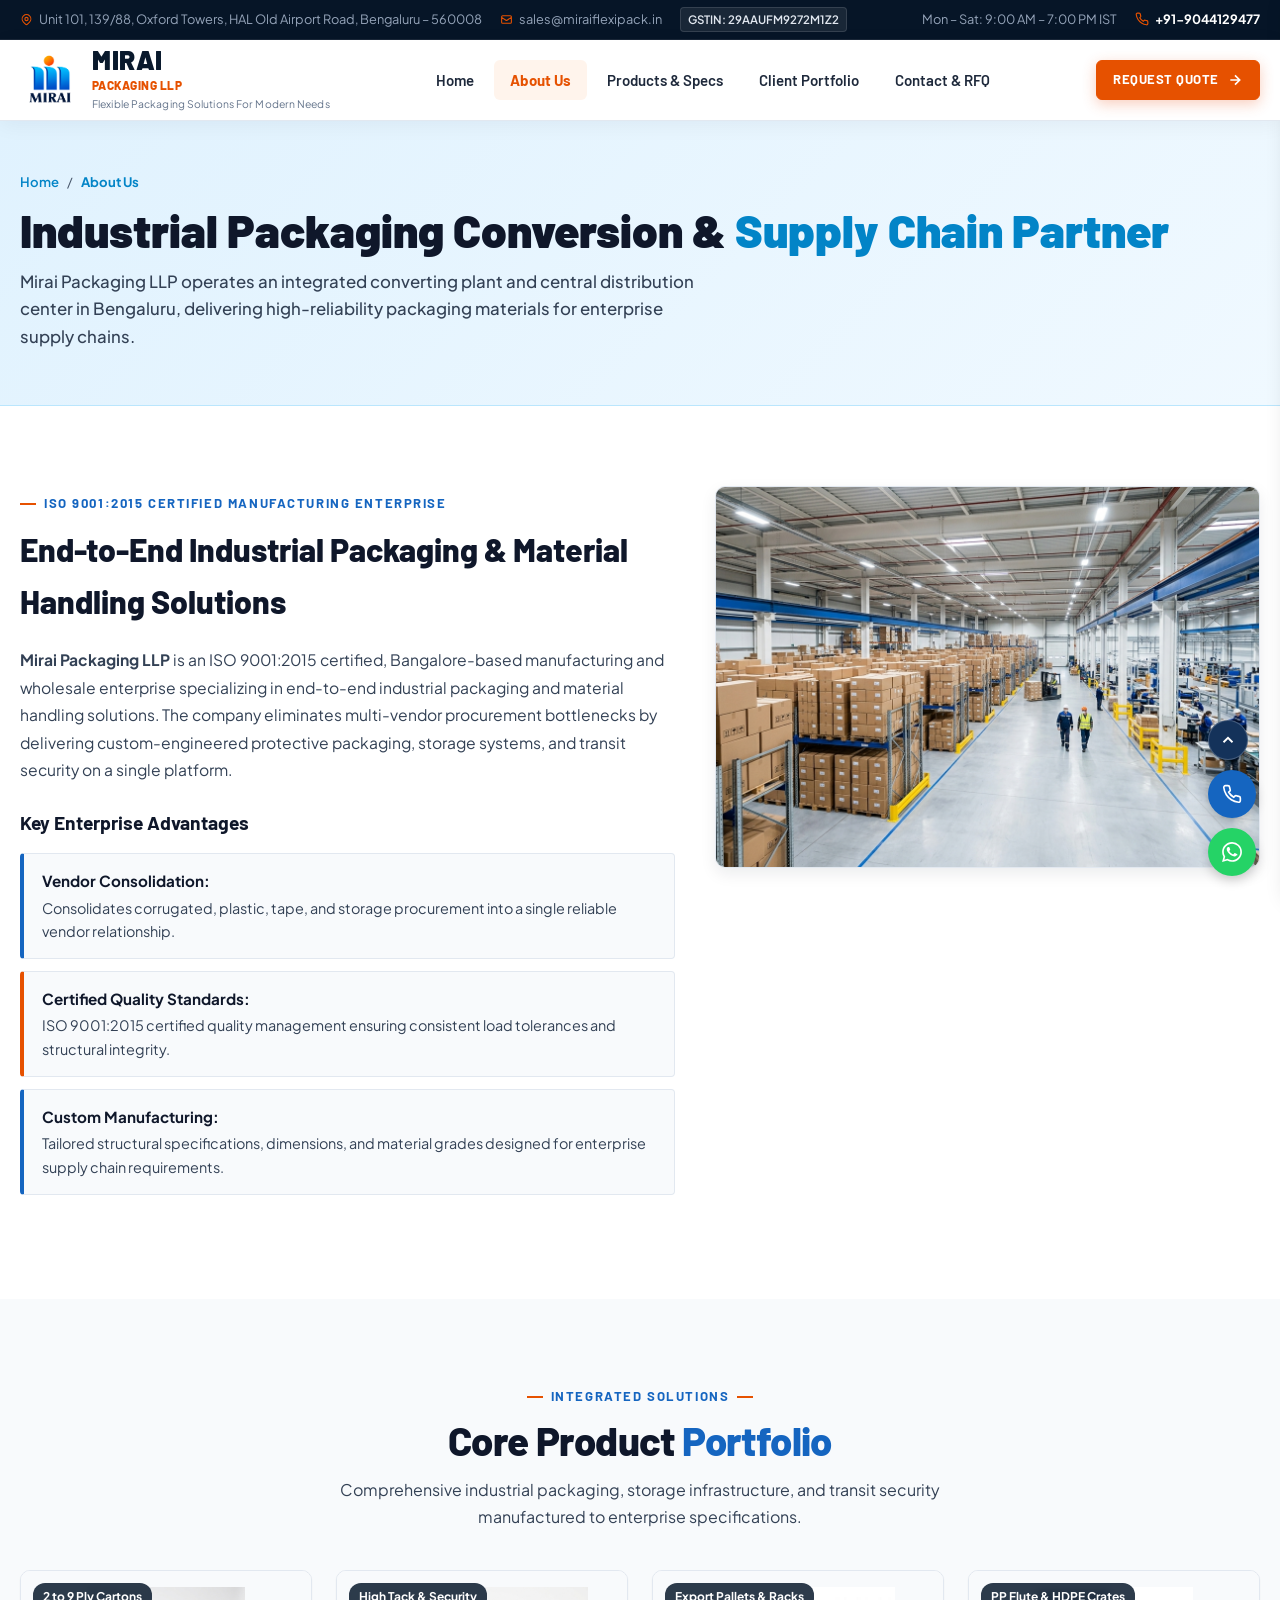
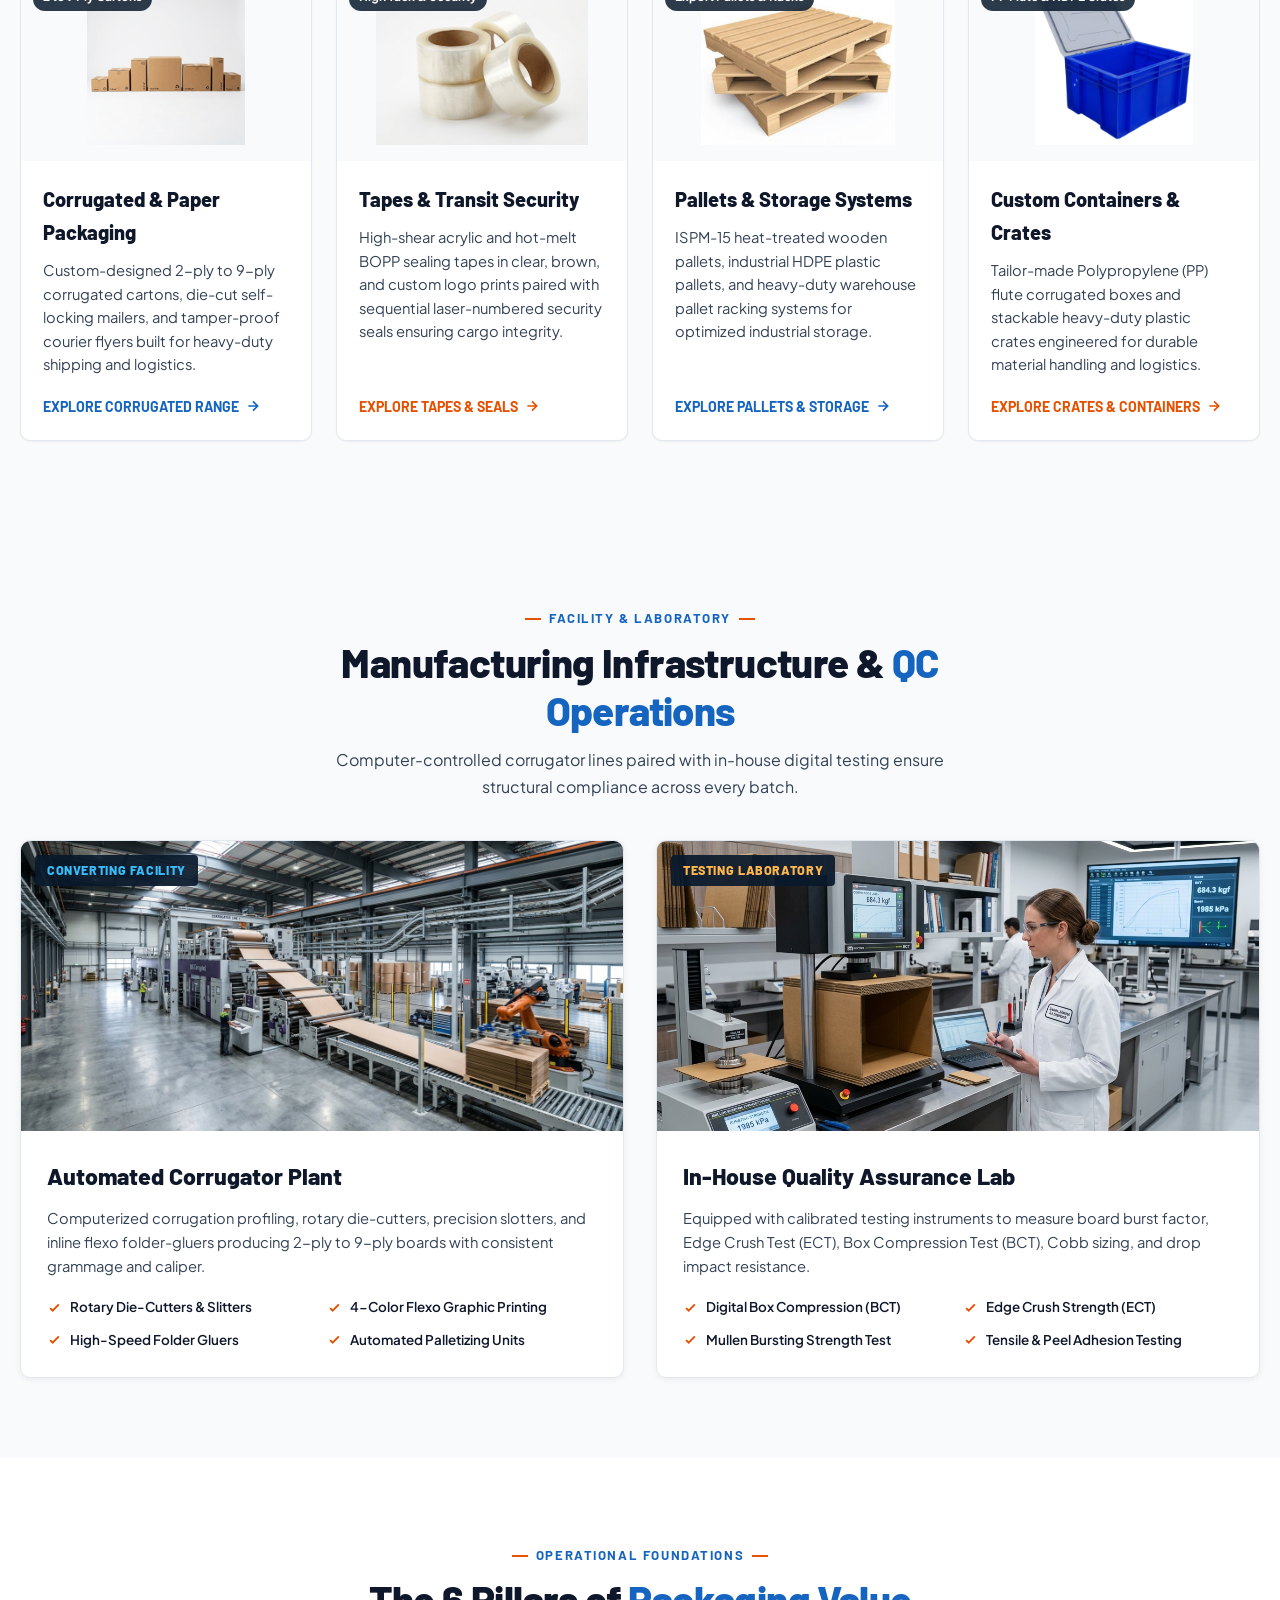
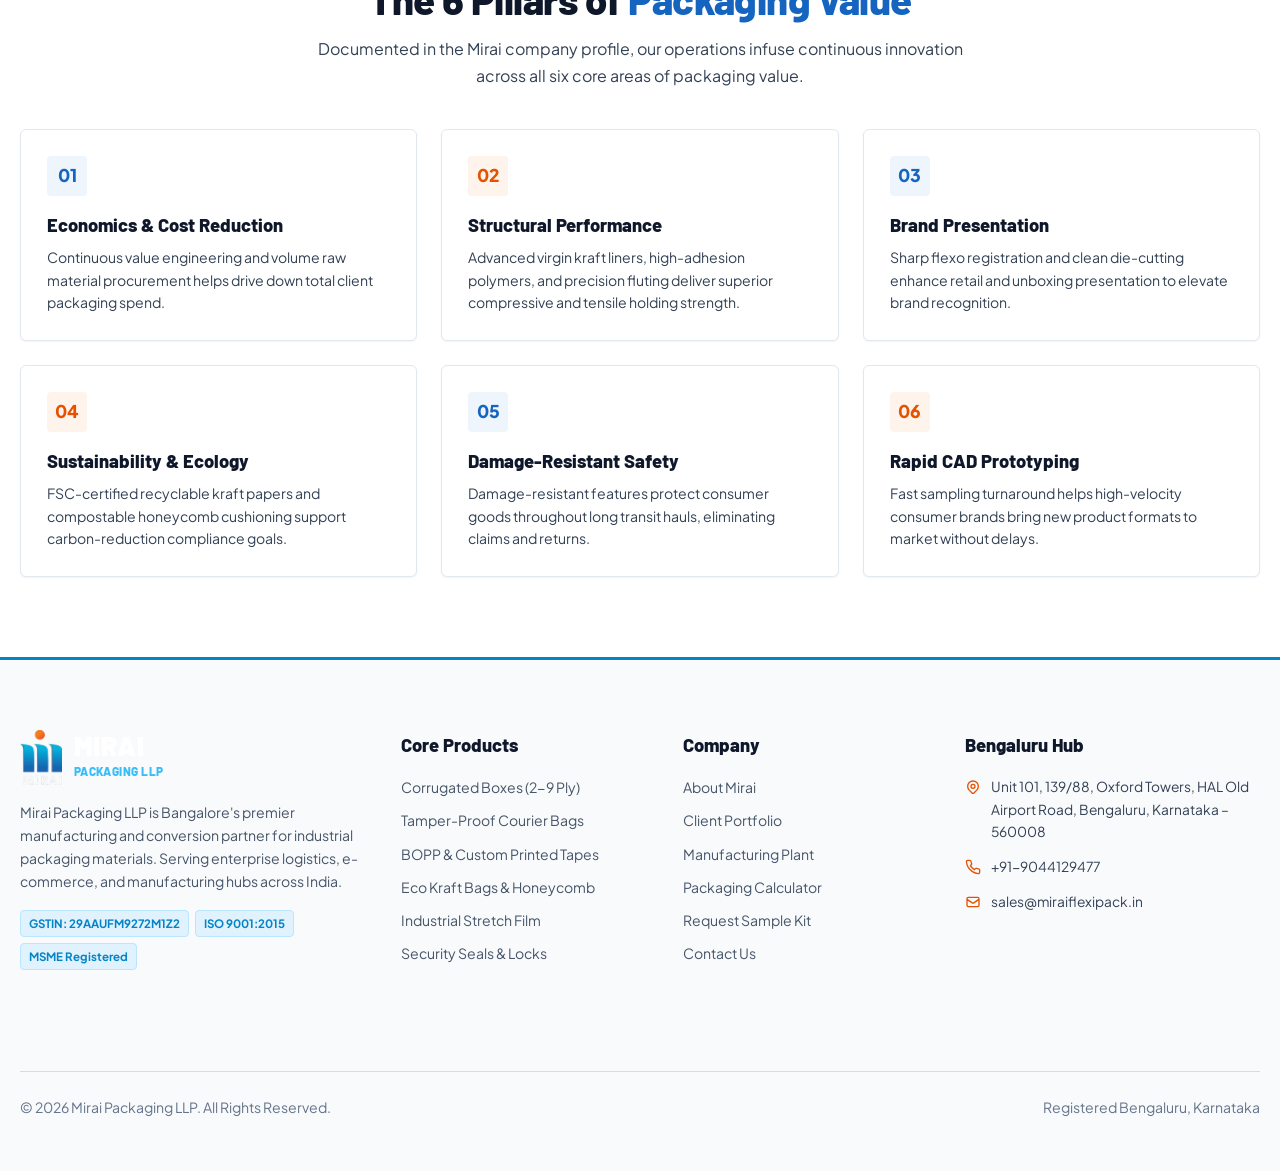
==== commit 46abf399: "Update site-wide Light Blue & White brand theme and fix automatic carousel sliding" ====
--- a/about.html
+++ b/about.html
@@ -94,17 +94,17 @@
 </nav>
 
 <!-- PAGE HERO -->
-<section style="background-color:var(--navy-dark); color:var(--white); padding:50px 0 54px 0; border-bottom:1px solid rgba(255,255,255,0.08);">
-  <div class="container">
-    <div style="font-size:0.82rem; color:#94a3b8; margin-bottom:10px; display:flex; gap:8px; align-items:center;">
-      <a href="index.html" style="color:#94a3b8;">Home</a>
+<section style="background:linear-gradient(135deg, #e0f2fe 0%, #f0f9ff 100%); color:#0f172a; padding:50px 0 54px 0; border-bottom:1px solid #bae6fd;">
+  <div class="container">
+    <div style="font-size:0.82rem; color:#475569; margin-bottom:10px; display:flex; gap:8px; align-items:center;">
+      <a href="index.html" style="color:#0284c7; font-weight:600;">Home</a>
       <span>/</span>
-      <span style="color:#38bdf8; font-weight:600;">About Us</span>
-    </div>
-    <h1 style="font-family:var(--font-heading); font-weight:900; font-size:clamp(2rem, 3.6vw, 3rem); line-height:1.15; margin-bottom:12px;">
-      Industrial Packaging Conversion &amp; Supply Chain Partner
+      <span style="color:#0284c7; font-weight:700;">About Us</span>
+    </div>
+    <h1 style="font-family:var(--font-heading); font-weight:900; font-size:clamp(2rem, 3.6vw, 3rem); color:#0f172a; line-height:1.15; margin-bottom:12px;">
+      Industrial Packaging Conversion &amp; <span style="color:#0284c7;">Supply Chain Partner</span>
     </h1>
-    <p style="font-size:1.05rem; color:#cbd5e1; max-width:680px; line-height:1.65;">
+    <p style="font-size:1.05rem; color:#334155; max-width:680px; line-height:1.65; font-weight:500;">
       Mirai Packaging LLP operates an integrated converting plant and central distribution center in Bengaluru, delivering high-reliability packaging materials for enterprise supply chains.
     </p>
   </div>
@@ -467,7 +467,7 @@
 <!-- MOBILE BOTTOM ACTION BAR -->
 <div class="mobile-bottom-bar">
   <div class="mobile-bottom-grid">
-    <a href="tel:+919044129477" class="mobile-bar-btn" style="background:var(--navy-dark); color:var(--white);">
+    <a href="tel:+919044129477" class="mobile-bar-btn" style="background:#0284c7; color:#ffffff;">
       <svg viewBox="0 0 24 24" fill="none" stroke="currentColor" stroke-width="2" style="width:14px;height:14px;"><path d="M22 16.92v3a2 2 0 01-2.18 2 19.79 19.79 0 01-8.63-3.07 19.5 19.5 0 01-6-6 19.79 19.79 0 01-3.07-8.67A2 2 0 014.11 2h3a2 2 0 012 1.72 12.84 12.84 0 00.7 2.81 2 2 0 01-.45 2.11L8.09 9.91a16 16 0 006 6l1.27-1.27a2 2 0 012.11-.45 12.84 12.84 0 002.81.7A2 2 0 0122 16.92z"/></svg>
       Call
     </a>
--- a/style.css
+++ b/style.css
@@ -934,38 +934,47 @@
  .ticker-card {
    display: flex;
    flex-direction: column;
+   align-items: center;
    justify-content: center;
-   gap: 6px;
-   background: var(--white);
-   border: 1px solid #cbd5e1;
-   border-radius: var(--radius-sm);
-   padding: 14px 22px;
-   min-width: 230px;
+   gap: 8px;
+   background: #ffffff;
+   border: 1px solid #e2e8f0;
+   border-radius: var(--radius-md);
+   padding: 16px 22px;
+   min-width: 220px;
+   height: 110px;
    flex-shrink: 0;
-   white-space: nowrap;
-   box-shadow: 0 2px 5px rgba(15, 23, 42, 0.04);
-   transition: transform var(--transition-fast), border-color var(--transition-fast), box-shadow var(--transition-fast);
+   box-shadow: 0 4px 12px rgba(15, 23, 42, 0.03);
+   transition: all 0.3s cubic-bezier(0.165, 0.84, 0.44, 1);
  }
 
  .ticker-card:hover {
-   transform: translateY(-2px);
-   border-color: var(--blue-brand);
-   box-shadow: 0 6px 16px rgba(15, 23, 42, 0.08);
- }
-
- .ticker-card-top {
+   transform: translateY(-4px);
+   border-color: rgba(235, 94, 40, 0.4);
+   box-shadow: 0 12px 24px rgba(15, 23, 42, 0.08), 0 0 16px rgba(235, 94, 40, 0.12);
+ }
+
+ .ticker-logo-img {
+   height: 44px;
+   max-width: 180px;
+   object-fit: contain;
+   display: block;
+   margin: 0 auto;
+   filter: drop-shadow(0 2px 4px rgba(0, 0, 0, 0.04));
+   transition: transform 0.3s ease;
+ }
+
+ .ticker-card:hover .ticker-logo-img {
+   transform: scale(1.05);
+ }
+
+ .ticker-card-meta {
    display: flex;
    align-items: center;
-   justify-content: space-between;
-   gap: 12px;
- }
-
- .ticker-card .brand-name {
-   font-family: var(--font-heading);
-   font-size: 1.15rem;
-   font-weight: 900;
-   color: var(--navy-dark);
-   letter-spacing: 0.01em;
+   justify-content: center;
+   gap: 8px;
+   width: 100%;
+   margin-top: 2px;
  }
 
  .ticker-card .brand-tag {
@@ -986,48 +995,59 @@
    letter-spacing: 0.04em;
  }
 
- /* ===== STRUCTURED PRODUCT CARDS ===== */
- .products-grid {
-   display: grid;
-   grid-template-columns: repeat(auto-fit, minmax(340px, 1fr));
-   gap: 28px;
- }
-
- .product-card {
-   background: var(--white);
-   border-radius: var(--radius-md);
-   border: 1px solid var(--border-subtle);
-   overflow: hidden;
-   box-shadow: var(--shadow-xs);
-   display: flex;
-   flex-direction: column;
-   transition: all var(--transition-fast);
- }
-
- .product-card:hover {
-   border-color: var(--blue-brand);
-   box-shadow: var(--shadow-md);
-   transform: translateY(-3px);
- }
-
- .product-thumb {
-   position: relative;
-   height: 230px;
-   background: var(--bg-surface);
-   overflow: hidden;
- }
-
- .product-thumb img {
-   width: 100%;
-   height: 100%;
-   object-fit: contain !important;
-   background: #f8fafc;
-   transition: transform 0.4s ease;
- }
-
- .product-card:hover .product-thumb img {
-   transform: scale(1.04);
- }
+  /* ===== STRUCTURED PRODUCT CARDS ===== */
+  .products-grid {
+    display: grid;
+    grid-template-columns: repeat(auto-fit, minmax(340px, 1fr));
+    gap: 32px;
+    align-items: stretch;
+  }
+
+  .product-card {
+    background: #ffffff;
+    border-radius: var(--radius-lg);
+    border: 1px solid rgba(15, 23, 42, 0.08);
+    overflow: hidden;
+    box-shadow: 0 10px 30px -5px rgba(15, 23, 42, 0.06), 0 2px 6px rgba(15, 23, 42, 0.04);
+    display: flex;
+    flex-direction: column;
+    height: 100%;
+    transition: all 0.35s cubic-bezier(0.165, 0.84, 0.44, 1);
+    position: relative;
+  }
+
+  .product-thumb,
+  .product-card-image-wrap {
+    position: relative;
+    height: 240px !important;
+    max-height: 240px !important;
+    min-height: 240px !important;
+    width: 100%;
+    background: linear-gradient(135deg, #f8fafc 0%, #edf2f7 100%);
+    overflow: hidden;
+    display: flex;
+    align-items: center;
+    justify-content: center;
+    border-bottom: 1px solid #f1f5f9;
+  }
+
+  .product-thumb img,
+  .product-card img,
+  .product-card-image-wrap img {
+    width: 100% !important;
+    height: 100% !important;
+    max-height: 240px !important;
+    object-fit: contain !important;
+    background: transparent !important;
+    padding: 16px !important;
+    transition: transform 0.5s cubic-bezier(0.165, 0.84, 0.44, 1) !important;
+    display: block !important;
+  }
+
+  .product-card:hover .product-thumb img,
+  .product-card:hover img {
+    transform: scale(1.06) !important;
+  }
 
  .product-thumb-tag {
    position: absolute;
@@ -3408,6 +3428,8 @@
     display: block !important;
   }
 
+
+
   .product-detail-card h2,
   .product-detail-card h3,
   .product-detail-card h4,
@@ -3427,12 +3449,20 @@
   .product-thumbs-row {
     display: flex !important;
     flex-direction: row !important;
-    gap: 8px !important;
-    width: 100% !important;
-  }
-
-  .thumb-item {
-    height: 65px !important;
+  }
+
+  .ticker-card .brand-sector {
+    font-size: 0.78rem;
+    font-weight: 600;
+    color: #64748b;
+    text-transform: uppercase;
+    letter-spacing: 0.04em;
+  }
+
+  /* Mobile product grid adjustments */
+  .products-grid {
+    grid-template-columns: 1fr;
+    gap: 20px;
   }
 
   .product-detail-card h2 {
@@ -3626,4 +3656,1065 @@
   .hero-img-card {
     height: 320px !important;
   }
+
+  /* PDF Sections Mobile Overrides */
+  .roof-card-banner {
+    padding: 24px 16px !important;
+  }
+
+  .enterprise-cards-grid {
+    grid-template-columns: 1fr !important;
+    gap: 16px !important;
+  }
+
+  .enterprise-card {
+    padding: 18px 16px !important;
+  }
+
+  .why-grid {
+    grid-template-columns: 1fr !important;
+    gap: 14px !important;
+  }
+
+  .storage-partner-box {
+    flex-direction: column !important;
+    align-items: flex-start !important;
+    padding: 24px 18px !important;
+    gap: 18px !important;
+    text-align: left !important;
+  }
+
+  .storage-partner-box h3 {
+    font-size: 1.35rem !important;
+    line-height: 1.3 !important;
+  }
+
+  .storage-partner-box .btn {
+    width: 100% !important;
+    justify-content: center !important;
+  }
+
+  .city-cards-grid {
+    grid-template-columns: repeat(2, 1fr) !important;
+    gap: 10px !important;
+  }
+
+  .city-card {
+    padding: 10px !important;
+  }
+
+  .city-img {
+    height: 75px !important;
+  }
+
+  .red-stats-grid {
+    grid-template-columns: 1fr !important;
+    gap: 14px !important;
+  }
+
+  .red-stat-card {
+    padding: 24px 16px !important;
+  }
+
+  .red-stat-num {
+    font-size: 2.5rem !important;
+  }
+}
+
+/* ===== PDF USER SPECIFICATION SECTIONS ===== */
+
+/* 1. Under One Roof Section */
+.roof-card-banner {
+  background: linear-gradient(135deg, #ffffff 0%, #f8fafc 100%);
+  border: 1px solid var(--border-subtle);
+  border-radius: var(--radius-lg);
+  padding: 40px 32px;
+  box-shadow: 0 10px 30px -5px rgba(15, 23, 42, 0.05);
+}
+
+/* 2. Enterprise Case Study Cards (PDF Page 2) */
+.enterprise-cards-grid {
+  display: grid;
+  grid-template-columns: repeat(auto-fit, minmax(340px, 1fr));
+  gap: 24px;
+}
+
+.enterprise-card {
+  background: #ffffff;
+  border-radius: var(--radius-md);
+  border: 1px solid #e2e8f0;
+  padding: 24px;
+  box-shadow: 0 4px 14px rgba(15, 23, 42, 0.04);
+  display: flex;
+  flex-direction: column;
+  transition: all 0.3s ease;
+}
+
+.enterprise-card:hover {
+  border-color: rgba(235, 94, 40, 0.4);
+  box-shadow: 0 12px 28px rgba(15, 23, 42, 0.08);
+  transform: translateY(-3px);
+}
+
+.enterprise-card-header {
+  display: flex;
+  align-items: center;
+  justify-content: space-between;
+  margin-bottom: 14px;
+  gap: 12px;
+}
+
+.enterprise-brand-title {
+  font-family: var(--font-heading);
+  font-weight: 800;
+  font-size: 1.2rem;
+  color: var(--navy-dark);
+}
+
+.enterprise-logo-img {
+  height: 36px;
+  max-width: 170px;
+  object-fit: contain;
+  display: block;
+}
+
+.enterprise-brand-sector {
+  font-size: 0.72rem;
+  font-weight: 800;
+  color: var(--blue-brand);
+  background: var(--blue-subtle);
+  padding: 3px 8px;
+  border-radius: 4px;
+  text-transform: uppercase;
+}
+
+.enterprise-card-desc {
+  font-size: 0.9rem;
+  color: var(--text-secondary);
+  line-height: 1.6;
+  margin-bottom: 16px;
+}
+
+.enterprise-card-chips {
+  display: flex;
+  flex-wrap: wrap;
+  gap: 6px;
+  margin-top: auto;
+  padding-top: 14px;
+  border-top: 1px solid #f1f5f9;
+}
+
+.enterprise-chip {
+  font-size: 0.74rem;
+  font-weight: 600;
+  color: #334155;
+  background: #f1f5f9;
+  padding: 3px 9px;
+  border-radius: var(--radius-xs);
+}
+
+/* 3. Why Choose Mirai Cards (PDF Page 2) */
+.why-grid {
+  display: grid;
+  grid-template-columns: repeat(auto-fit, minmax(220px, 1fr));
+  gap: 20px;
+}
+
+.why-card {
+  background: #ffffff;
+  border: 1px solid #e2e8f0;
+  border-radius: var(--radius-md);
+  padding: 24px 20px;
+  text-align: center;
+  box-shadow: 0 4px 12px rgba(15, 23, 42, 0.03);
+  transition: all 0.3s ease;
+}
+
+.why-card:hover {
+  border-color: var(--orange-brand);
+  box-shadow: 0 10px 24px rgba(235, 94, 40, 0.12);
+  transform: translateY(-4px);
+}
+
+.why-icon-wrap {
+  width: 52px;
+  height: 52px;
+  border-radius: 50%;
+  background: rgba(235, 94, 40, 0.1);
+  color: var(--orange-brand);
+  display: flex;
+  align-items: center;
+  justify-content: center;
+  margin: 0 auto 16px auto;
+}
+
+.why-card-title {
+  font-family: var(--font-heading);
+  font-weight: 800;
+  font-size: 1.1rem;
+  color: var(--navy-dark);
+  margin-bottom: 8px;
+}
+
+.why-card-desc {
+  font-size: 0.86rem;
+  color: var(--text-secondary);
+  line-height: 1.5;
+}
+
+/* 4. Serviceable Cities / Storage Partner Section (PDF Page 3) */
+.storage-partner-box {
+  background: linear-gradient(135deg, #09192c 0%, #14325a 100%);
+  border-radius: var(--radius-lg);
+  padding: 36px 32px;
+  color: #ffffff;
+  display: flex;
+  align-items: center;
+  justify-content: space-between;
+  gap: 24px;
+  box-shadow: 0 12px 32px rgba(9, 25, 44, 0.25);
+  margin-bottom: 32px;
+}
+
+.city-cards-grid {
+  display: grid;
+  grid-template-columns: repeat(auto-fill, minmax(180px, 1fr));
+  gap: 18px;
+  margin-bottom: 40px;
+}
+
+.city-card {
+  background: #ffffff;
+  border: 1px solid #e2e8f0;
+  border-radius: var(--radius-md);
+  padding: 14px;
+  text-align: center;
+  box-shadow: 0 3px 10px rgba(15, 23, 42, 0.04);
+  transition: all 0.3s cubic-bezier(0.16, 1, 0.3, 1);
+  position: relative;
+  overflow: hidden;
+}
+
+.city-card:hover {
+  border-color: var(--orange-brand);
+  transform: translateY(-4px);
+  box-shadow: 0 12px 24px rgba(235, 94, 40, 0.12);
+}
+
+.city-img-wrap {
+  position: relative;
+  border-radius: var(--radius-sm);
+  overflow: hidden;
+  margin-bottom: 10px;
+}
+
+.city-img {
+  width: 100%;
+  height: 100px;
+  object-fit: cover !important;
+  border-radius: var(--radius-sm);
+  transition: transform 0.4s ease;
+}
+
+.city-card:hover .city-img {
+  transform: scale(1.05);
+}
+
+.city-sla-badge {
+  position: absolute;
+  top: 6px;
+  right: 6px;
+  background: rgba(15, 23, 42, 0.85);
+  color: #38bdf8;
+  font-size: 0.68rem;
+  font-weight: 800;
+  padding: 2px 7px;
+  border-radius: 4px;
+  backdrop-filter: blur(4px);
+}
+
+.city-name {
+  font-family: var(--font-heading);
+  font-weight: 800;
+  font-size: 1.02rem;
+  color: var(--navy-dark);
+  margin-bottom: 3px;
+}
+
+.city-desc {
+  font-size: 0.76rem;
+  color: var(--text-secondary);
+  font-weight: 500;
+}
+
+/* Region Categories Grid */
+.region-matrix-box {
+  background: #ffffff;
+  border: 1px solid #e2e8f0;
+  border-radius: var(--radius-lg);
+  padding: 32px 28px;
+  box-shadow: 0 8px 24px rgba(15, 23, 42, 0.05);
+  margin-top: 36px;
+}
+
+.region-matrix-title {
+  font-family: var(--font-heading);
+  font-size: 1.35rem;
+  font-weight: 900;
+  color: var(--navy-dark);
+  margin-bottom: 20px;
+  display: flex;
+  align-items: center;
+  gap: 10px;
+}
+
+.region-matrix-grid {
+  display: grid;
+  grid-template-columns: repeat(auto-fit, minmax(260px, 1fr));
+  gap: 24px;
+}
+
+.region-col {
+  background: #f8fafc;
+  border: 1px solid #e2e8f0;
+  border-radius: var(--radius-md);
+  padding: 20px;
+}
+
+.region-col-header {
+  display: flex;
+  align-items: center;
+  justify-content: space-between;
+  margin-bottom: 14px;
+  padding-bottom: 10px;
+  border-bottom: 2px solid var(--orange-brand);
+}
+
+.region-col-title {
+  font-family: var(--font-heading);
+  font-weight: 800;
+  font-size: 1rem;
+  color: var(--navy-dark);
+}
+
+.region-col-badge {
+  font-size: 0.72rem;
+  font-weight: 800;
+  background: var(--blue-subtle);
+  color: var(--blue-brand);
+  padding: 3px 8px;
+  border-radius: 12px;
+}
+
+.region-city-list {
+  display: flex;
+  flex-wrap: wrap;
+  gap: 8px;
+}
+
+.city-tag {
+  background: #ffffff;
+  border: 1px solid #cbd5e1;
+  color: #334155;
+  font-size: 0.78rem;
+  font-weight: 700;
+  padding: 4px 10px;
+  border-radius: 6px;
+  display: inline-flex;
+  align-items: center;
+  gap: 5px;
+  transition: all 0.2s ease;
+}
+
+.city-tag:hover {
+  border-color: var(--orange-brand);
+  color: var(--orange-brand);
+  background: #fff7ed;
+}
+
+.city-tag-dot {
+  width: 6px;
+  height: 6px;
+  border-radius: 50%;
+  background: #22c55e;
+  display: inline-block;
+}
+
+/* 5. Redesigned Red Stats Cards (PDF Page 3) */
+.red-stats-grid {
+  display: grid;
+  grid-template-columns: repeat(auto-fit, minmax(280px, 1fr));
+  gap: 24px;
+}
+
+.red-stat-card {
+  background: linear-gradient(135deg, #d9232e 0%, #b71c1c 100%);
+  border-radius: var(--radius-lg);
+  padding: 32px 24px;
+  color: #ffffff;
+  text-align: center;
+  box-shadow: 0 12px 28px rgba(217, 35, 46, 0.35);
+  position: relative;
+  overflow: hidden;
+  transition: transform 0.3s ease, box-shadow 0.3s ease;
+}
+
+.red-stat-card:hover {
+  transform: translateY(-4px);
+  box-shadow: 0 18px 36px rgba(217, 35, 46, 0.45);
+}
+
+.red-stat-card::before {
+  content: '';
+  position: absolute;
+  top: -40%;
+  right: -40%;
+  width: 180px;
+  height: 180px;
+  background: rgba(255, 255, 255, 0.1);
+  border-radius: 50%;
+  pointer-events: none;
+}
+
+.red-stat-num {
+  font-family: var(--font-heading);
+  font-weight: 900;
+  font-size: 3.2rem;
+  line-height: 1;
+  color: #ffffff;
+  margin-bottom: 10px;
+  letter-spacing: -1px;
+}
+
+.red-stat-lbl {
+  font-size: 0.92rem;
+  font-weight: 700;
+  color: rgba(255, 255, 255, 0.92);
+  text-transform: uppercase;
+  letter-spacing: 0.04em;
+}
+
+/* ===== ENTERPRISE CLIENT CARDS & BRAND TICKER STYLING ===== */
+.enterprise-cards-grid {
+  display: grid;
+  grid-template-columns: repeat(3, 1fr);
+  gap: 24px;
+  margin-top: 36px;
+}
+
+@media (max-width: 1024px) {
+  .enterprise-cards-grid {
+    grid-template-columns: repeat(2, 1fr);
+    gap: 20px;
+  }
+}
+
+@media (max-width: 640px) {
+  .enterprise-cards-grid {
+    grid-template-columns: 1fr;
+    gap: 16px;
+  }
+}
+
+.enterprise-card {
+  background: #ffffff;
+  border: 1px solid #cbd5e1;
+  border-radius: var(--radius-md, 12px);
+  padding: 24px;
+  display: flex;
+  flex-direction: column;
+  justify-content: space-between;
+  box-shadow: 0 4px 16px rgba(15, 23, 42, 0.06);
+  transition: transform 0.3s cubic-bezier(0.16, 1, 0.3, 1), box-shadow 0.3s ease, border-color 0.3s ease;
+  position: relative;
+}
+
+.enterprise-card:hover {
+  transform: translateY(-5px);
+  box-shadow: 0 16px 32px rgba(15, 23, 42, 0.12);
+  border-color: #0284c7;
+}
+
+.enterprise-card-header {
+  display: flex;
+  align-items: center;
+  justify-content: space-between;
+  gap: 12px;
+  margin-bottom: 16px;
+  padding-bottom: 14px;
+  border-bottom: 1px solid #f1f5f9;
+}
+
+.enterprise-logo-img {
+  height: 38px;
+  max-width: 140px;
+  object-fit: contain;
+  object-position: left center;
+  display: block;
+}
+
+.enterprise-brand-sector {
+  font-size: 0.72rem;
+  font-weight: 800;
+  color: #0284c7;
+  background: #f0f9ff;
+  border: 1px solid #bae6fd;
+  padding: 4px 10px;
+  border-radius: 20px;
+  letter-spacing: 0.02em;
+  white-space: nowrap;
+}
+
+.enterprise-card-desc {
+  font-size: 0.92rem;
+  color: #0f172a; /* High contrast deep slate for crisp readability */
+  line-height: 1.6;
+  margin-bottom: 20px;
+  font-weight: 500;
+}
+
+.enterprise-card-chips {
+  display: flex;
+  flex-wrap: wrap;
+  gap: 8px;
+}
+
+.enterprise-chip {
+  font-size: 0.75rem;
+  font-weight: 700;
+  color: #0f172a;
+  background: #f8fafc;
+  border: 1px solid #cbd5e1;
+  padding: 4px 10px;
+  border-radius: 6px;
+  transition: all 0.2s ease;
+}
+
+.enterprise-card:hover .enterprise-chip {
+  background: #e2e8f0;
+  border-color: #94a3b8;
+}
+
+/* BRAND TICKER MARQUEE SECTION - LIGHT THEME FIT WITH ZERO BLACK BACKGROUND & COMPACT SPACING */
+.brand-ticker-section {
+  padding: 20px 0 28px 0;
+  background: #f8fafc; /* Clean light background matching page surface - NO BLACK! */
+  color: var(--text-primary);
+  overflow: hidden;
+  position: relative;
+  border-top: 1px solid #e2e8f0;
+  border-bottom: 1px solid #e2e8f0;
+  margin: 0;
+}
+
+.brand-ticker-header {
+  text-align: center;
+  margin-bottom: 12px; /* Reduced gap so ticker cards sit tight & higher up */
+}
+
+.ticker-badge {
+  display: inline-block;
+  color: #0284c7; /* Vibrant blue badge text on light background */
+  font-size: 0.78rem;
+  font-weight: 800;
+  text-transform: uppercase;
+  letter-spacing: 0.08em;
+  margin-bottom: 4px;
+}
+
+.ticker-heading {
+  font-family: var(--font-heading);
+  font-size: clamp(1.3rem, 2.2vw, 1.75rem);
+  font-weight: 900;
+  color: #0f172a; /* High contrast dark navy heading */
+  letter-spacing: -0.02em;
+}
+
+.ticker-slider-wrap {
+  width: 100%;
+  overflow: hidden;
+  position: relative;
+  padding: 2px 0;
+  mask-image: linear-gradient(to right, transparent, black 5%, black 95%, transparent);
+  -webkit-mask-image: linear-gradient(to right, transparent, black 5%, black 95%, transparent);
+}
+
+.ticker-track {
+  display: flex;
+  gap: 16px;
+  width: max-content;
+  animation: brandMarquee 38s linear infinite;
+}
+
+.ticker-track:hover {
+  animation-play-state: paused;
+}
+
+@keyframes brandMarquee {
+  0% {
+    transform: translateX(0);
+  }
+  100% {
+    transform: translateX(-50%);
+  }
+}
+
+.ticker-card {
+  background: #ffffff;
+  border-radius: 10px;
+  padding: 12px 18px;
+  display: flex;
+  align-items: center;
+  gap: 14px;
+  min-width: 240px;
+  box-shadow: 0 4px 14px rgba(15, 23, 42, 0.05);
+  border: 1px solid #e2e8f0;
+  transition: transform 0.25s ease, border-color 0.25s ease, box-shadow 0.25s ease;
+}
+
+.ticker-card:hover {
+  transform: translateY(-3px);
+  border-color: #38bdf8;
+  box-shadow: 0 10px 20px rgba(15, 23, 42, 0.08);
+}
+
+.ticker-logo-img {
+  height: 32px;
+  max-width: 110px;
+  object-fit: contain;
+}
+
+.ticker-card-meta {
+  display: flex;
+  flex-direction: column;
+  gap: 2px;
+}
+
+.brand-tag {
+  font-size: 0.74rem;
+  font-weight: 800;
+  color: #eb5e28;
+  text-transform: uppercase;
+  letter-spacing: 0.04em;
+}
+
+.brand-sector {
+  font-size: 0.74rem;
+  color: #334155;
+  font-weight: 600;
+}
+
+/* ===== COMPLETE PACKAGING SOLUTIONS BACKGROUND SLIDER SECTION ===== */
+.under-one-roof-slider-section {
+  position: relative;
+  padding: 70px 0;
+  overflow: hidden;
+  color: #ffffff;
+  min-height: 480px;
+  display: flex;
+  align-items: center;
+  background: #09192c;
+}
+
+.roof-bg-slider-track {
+  position: absolute;
+  top: 0;
+  left: 0;
+  width: 100%;
+  height: 100%;
+  z-index: 1;
+}
+
+.roof-bg-slide {
+  position: absolute;
+  top: 0;
+  left: 0;
+  width: 100%;
+  height: 100%;
+  background-size: cover;
+  background-position: center;
+  opacity: 0;
+  transform: scale(1.05);
+  transition: opacity 1.2s cubic-bezier(0.4, 0, 0.2, 1), transform 8s cubic-bezier(0.4, 0, 0.2, 1);
+}
+
+.roof-bg-slide.active {
+  opacity: 1;
+  transform: scale(1);
+}
+
+.under-one-roof-slider-section:hover .roof-bg-slide.active {
+  transform: scale(1.06);
+}
+
+.roof-bg-overlay {
+  position: absolute;
+  top: 0;
+  left: 0;
+  width: 100%;
+  height: 100%;
+  z-index: 2;
+  background: linear-gradient(135deg, rgba(9, 25, 44, 0.55) 0%, rgba(15, 23, 42, 0.65) 100%);
+  backdrop-filter: blur(2px);
+  -webkit-backdrop-filter: blur(2px);
+}
+
+.relative-z {
+  position: relative;
+  z-index: 3;
+}
+
+.roof-banner-content {
+  max-width: 960px;
+  margin: 0 auto;
+  padding: 44px 36px;
+  background: rgba(255, 255, 255, 0.96); /* Crisp bright white card overlay */
+  border: 1px solid rgba(255, 255, 255, 0.9);
+  border-radius: var(--radius-lg, 16px);
+  backdrop-filter: blur(16px);
+  -webkit-backdrop-filter: blur(16px);
+  box-shadow: 0 25px 50px rgba(0, 0, 0, 0.35);
+  transition: transform 0.3s ease, box-shadow 0.3s ease;
+}
+
+.roof-banner-content:hover {
+  box-shadow: 0 30px 60px rgba(0, 0, 0, 0.45);
+}
+
+.roof-sub-badge {
+  display: inline-block;
+  color: #0284c7; /* Vibrant blue badge text */
+  font-size: 0.85rem;
+  font-weight: 800;
+  text-transform: uppercase;
+  letter-spacing: 0.08em;
+  margin-bottom: 14px;
+}
+
+.roof-main-title {
+  font-family: var(--font-heading);
+  font-weight: 900;
+  font-size: clamp(2rem, 3.5vw, 2.7rem);
+  color: #0f172a; /* Deep navy bold title for 100% sharp visibility */
+  line-height: 1.25;
+  margin-bottom: 20px;
+  letter-spacing: -0.02em;
+}
+
+.roof-main-title span {
+  color: #0284c7;
+  text-shadow: none;
+}
+
+.roof-main-desc {
+  font-size: 1.1rem;
+  line-height: 1.8;
+  color: #1e293b; /* Deep slate description - 100% crystal clear & readable */
+  max-width: 840px;
+  margin: 0 auto 28px auto;
+  font-weight: 500;
+}
+
+.roof-pill-badge {
+  display: inline-flex;
+  align-items: center;
+  gap: 10px;
+  background: #f0f9ff;
+  border: 1px solid #bae6fd;
+  padding: 10px 24px;
+  border-radius: 30px;
+  color: #0f172a;
+  font-weight: 700;
+  font-size: 0.95rem;
+  box-shadow: 0 4px 14px rgba(15, 23, 42, 0.06);
+}
+
+.roof-pill-dot {
+  width: 10px;
+  height: 10px;
+  border-radius: 50%;
+  background: #eb5e28;
+  box-shadow: 0 0 8px rgba(235, 94, 40, 0.5);
+  display: inline-block;
+}
+
+.roof-slider-dots {
+  display: flex;
+  justify-content: center;
+  align-items: center;
+  gap: 10px;
+  margin-top: 24px;
+}
+
+.roof-dot {
+  width: 12px;
+  height: 12px;
+  border-radius: 50%;
+  background: rgba(15, 23, 42, 0.25);
+  border: 1px solid rgba(15, 23, 42, 0.4);
+  cursor: pointer;
+  transition: all 0.3s ease;
+  padding: 0;
+}
+
+.roof-dot.active {
+  width: 32px;
+  border-radius: 6px;
+  background: #0284c7;
+  border-color: #0284c7;
+  box-shadow: 0 0 10px rgba(2, 132, 199, 0.5);
+}
+
+/* ===== LIGHT BLUE & WHITE BRAND THEME OVERRIDES (SITE-WIDE) ===== */
+
+/* 1. Calculator Section */
+.calc-section {
+  background: linear-gradient(135deg, #f0f9ff 0%, #e0f2fe 100%) !important;
+  color: #0f172a !important;
+  padding: 70px 0;
+  border-top: 1px solid #bae6fd !important;
+  border-bottom: 1px solid #bae6fd !important;
+}
+
+.calc-section .section-title {
+  color: #0f172a !important;
+}
+
+.calc-section .section-title span {
+  color: #0284c7 !important;
+}
+
+.calc-section .section-desc {
+  color: #334155 !important;
+}
+
+.calc-card {
+  background: #ffffff !important;
+  color: #0f172a !important;
+  padding: 30px;
+  border-radius: var(--radius-md);
+  box-shadow: 0 10px 30px rgba(2, 132, 199, 0.08) !important;
+  border: 1px solid #bae6fd !important;
+}
+
+.calc-result-box {
+  background: #f8fafc !important;
+  border: 1px solid #e2e8f0 !important;
+  border-radius: var(--radius-sm);
+  padding: 16px;
+  margin-top: 18px;
+}
+
+.calc-res-val {
+  font-family: var(--font-heading);
+  font-weight: 900;
+  font-size: 1.3rem;
+  color: #0284c7 !important;
+}
+
+/* 2. Call to Action Banner */
+.cta-banner {
+  background: linear-gradient(135deg, #0284c7 0%, #0369a1 100%) !important;
+  color: #ffffff !important;
+  padding: 70px 0;
+}
+
+.cta-title {
+  color: #ffffff !important;
+}
+
+.cta-desc {
+  color: #e0f2fe !important;
+}
+
+/* 3. Epoxy & Infra Hero Banner */
+.epoxy-hero-banner {
+  background: linear-gradient(135deg, #e0f2fe 0%, #f0f9ff 100%) !important;
+  color: #0f172a !important;
+  border-bottom: 1px solid #bae6fd !important;
+}
+
+.epoxy-badge-item {
+  background: #ffffff !important;
+  border: 1px solid #bae6fd !important;
+  color: #0284c7 !important;
+}
+
+/* 4. Corporate Footer */
+.footer {
+  background: #f8fafc !important;
+  color: #334155 !important;
+  padding: 70px 0 30px 0;
+  border-top: 3px solid #0284c7 !important;
+}
+
+.footer-brand p {
+  color: #475569 !important;
+}
+
+.footer-col h3, .footer-col h4 {
+  color: #0f172a !important;
+  font-family: var(--font-heading);
+  font-weight: 800;
+  font-size: 1.15rem;
+  margin-bottom: 16px;
+}
+
+.footer-links a {
+  color: #475569 !important;
+  transition: color 0.2s ease;
+}
+
+.footer-links a:hover {
+  color: #0284c7 !important;
+}
+
+.footer-contact-item {
+  color: #334155 !important;
+}
+
+.footer-badge-pill {
+  background: #e0f2fe !important;
+  color: #0284c7 !important;
+  border: 1px solid #bae6fd !important;
+  font-weight: 700 !important;
+}
+
+.footer-bottom {
+  margin-top: 50px;
+  padding-top: 24px;
+  border-top: 1px solid #bae6fd !important;
+  color: #64748b !important;
+  font-size: 0.88rem;
+  display: flex;
+  justify-content: space-between;
+  align-items: center;
+  flex-wrap: wrap;
+  gap: 12px;
+}
+
+/* 5. Certifications Bar */
+.cert-bar {
+  background: #e0f2fe !important;
+  border-top: 1px solid #bae6fd !important;
+  border-bottom: 1px solid #bae6fd !important;
+  padding: 24px 0;
+}
+
+.cert-title {
+  color: #0f172a !important;
+  font-weight: 800 !important;
+}
+
+.cert-sub {
+  color: #0284c7 !important;
+  font-weight: 600 !important;
+}
+
+/* 6. Epoxy Gallery & Value Bar Light Theme Overrides */
+.epoxy-gallery-section {
+  background: linear-gradient(135deg, #f0f9ff 0%, #e0f2fe 100%) !important;
+  color: #0f172a !important;
+}
+
+.epoxy-gallery-card {
+  border: 1px solid #bae6fd !important;
+  background: #ffffff !important;
+}
+
+.epoxy-gallery-card img,
+.epoxy-service-thumb img {
+  background: #f8fafc !important;
+}
+
+.epoxy-value-bar {
+  background: #e0f2fe !important;
+  border-top: 1px solid #bae6fd !important;
+  border-bottom: 1px solid #bae6fd !important;
+  color: #0f172a !important;
+}
+
+.epoxy-value-text strong {
+  color: #0f172a !important;
+}
+
+.epoxy-value-text span {
+  color: #0284c7 !important;
+  font-weight: 600 !important;
+}
+
+.epoxy-value-icon {
+  background: rgba(2, 132, 199, 0.15) !important;
+  color: #0284c7 !important;
+}
+
+/* 7. Homepage Hero Light Blue Theme Overrides */
+.hero {
+  background: linear-gradient(135deg, #e0f2fe 0%, #f0f9ff 100%) !important;
+  color: #0f172a !important;
+  border-bottom: 1px solid #bae6fd !important;
+}
+
+.hero-title {
+  color: #0f172a !important;
+}
+
+.hero-title span {
+  color: #0284c7 !important;
+}
+
+.hero-desc {
+  color: #334155 !important;
+}
+
+.hero-badge,
+.hero-float-badge {
+  background: #ffffff !important;
+  border: 1px solid #bae6fd !important;
+  color: #0284c7 !important;
+  box-shadow: 0 2px 8px rgba(2, 132, 199, 0.08) !important;
+}
+
+.hero-chip {
+  background: #ffffff !important;
+  border: 1px solid #bae6fd !important;
+  color: #1e293b !important;
+  box-shadow: 0 2px 6px rgba(2, 132, 199, 0.05) !important;
+}
+
+.hero-chip svg {
+  color: #0284c7 !important;
+}
+
+.hero-stats {
+  border-top: 1px solid #bae6fd !important;
+}
+
+.hero-stat-num {
+  color: #0284c7 !important;
+}
+
+.hero-stat-lbl {
+  color: #475569 !important;
+}
+
+.hero-img-card {
+  border: 1px solid #bae6fd !important;
+  background: #ffffff !important;
+  box-shadow: 0 10px 30px rgba(2, 132, 199, 0.12) !important;
+}
+
+.hero-img-main,
+.hero-slide img {
+  background: #f8fafc !important;
+}
+
+.hero-img-caption {
+  background: linear-gradient(135deg, #0284c7 0%, #0369a1 100%) !important;
+  color: #ffffff !important;
+  border-top: 1px solid #bae6fd !important;
+}
+
+.hero-img-caption strong {
+  color: #ffffff !important;
 }
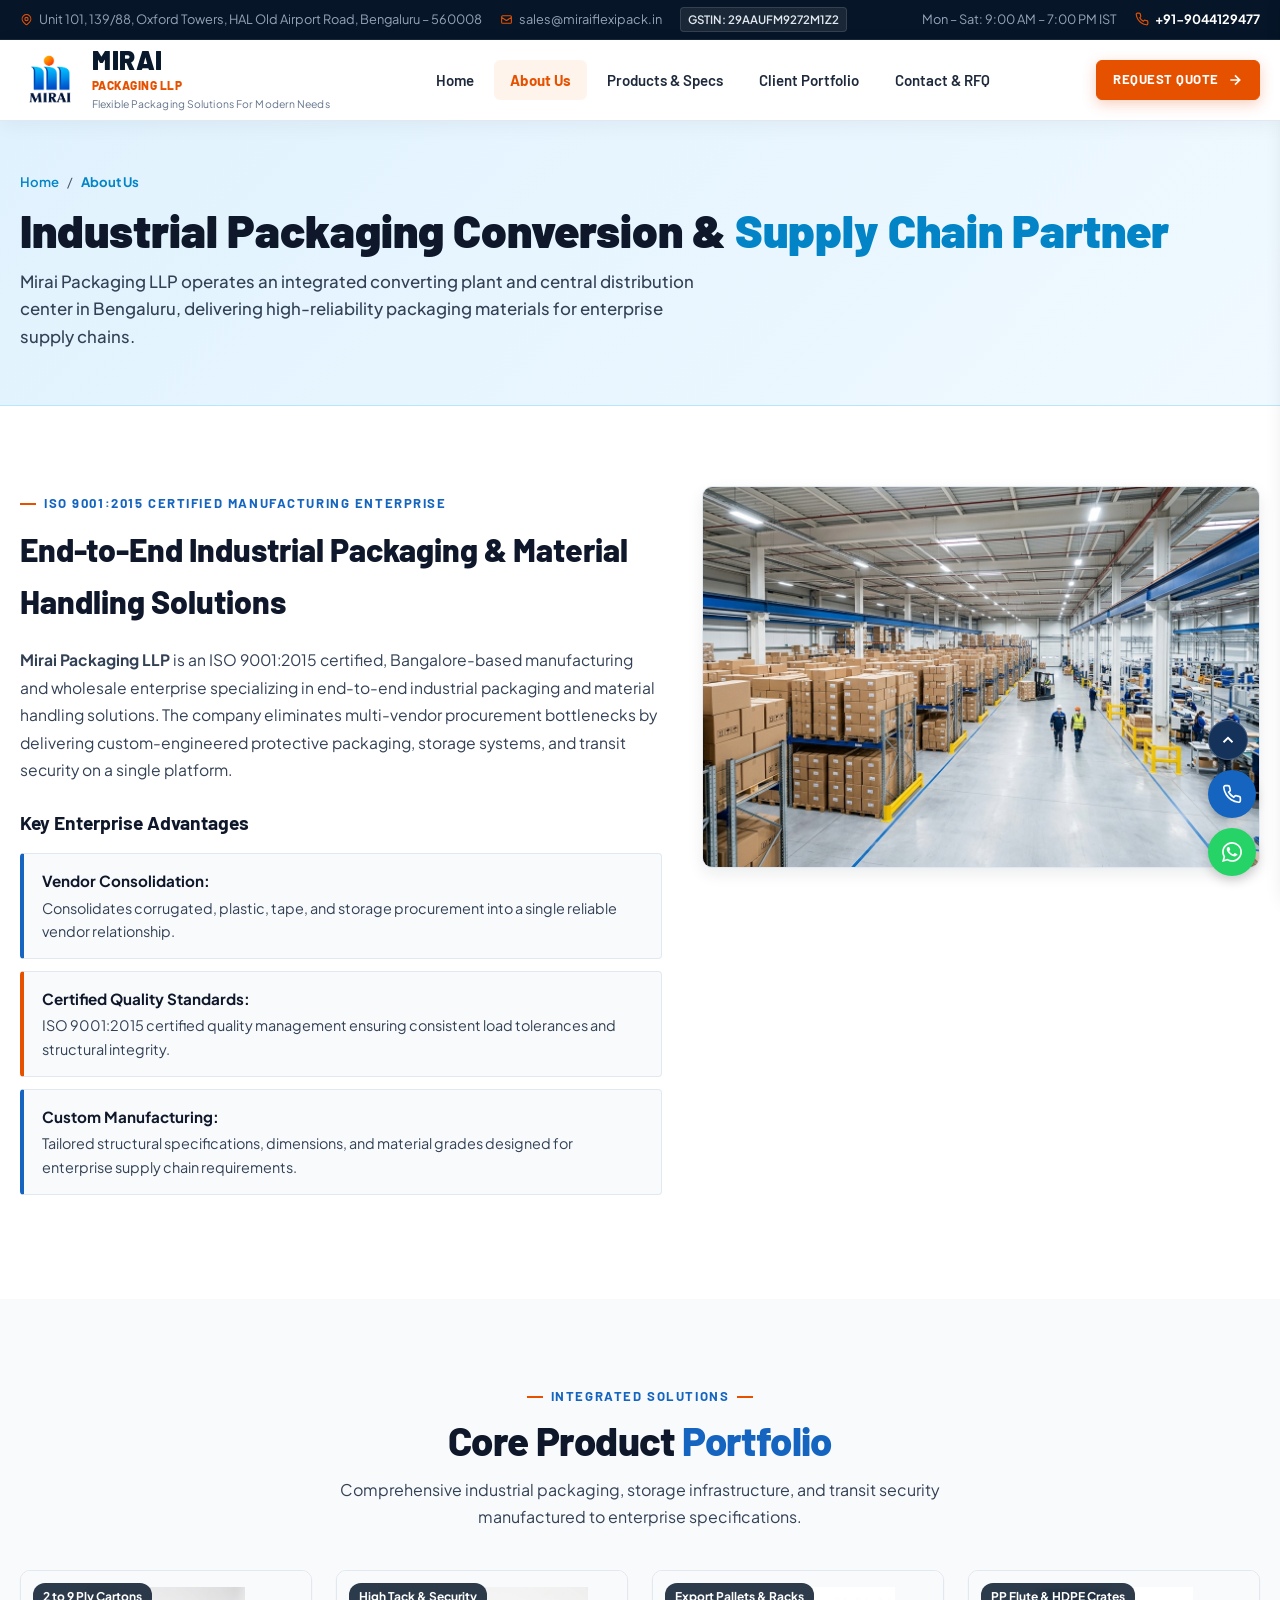
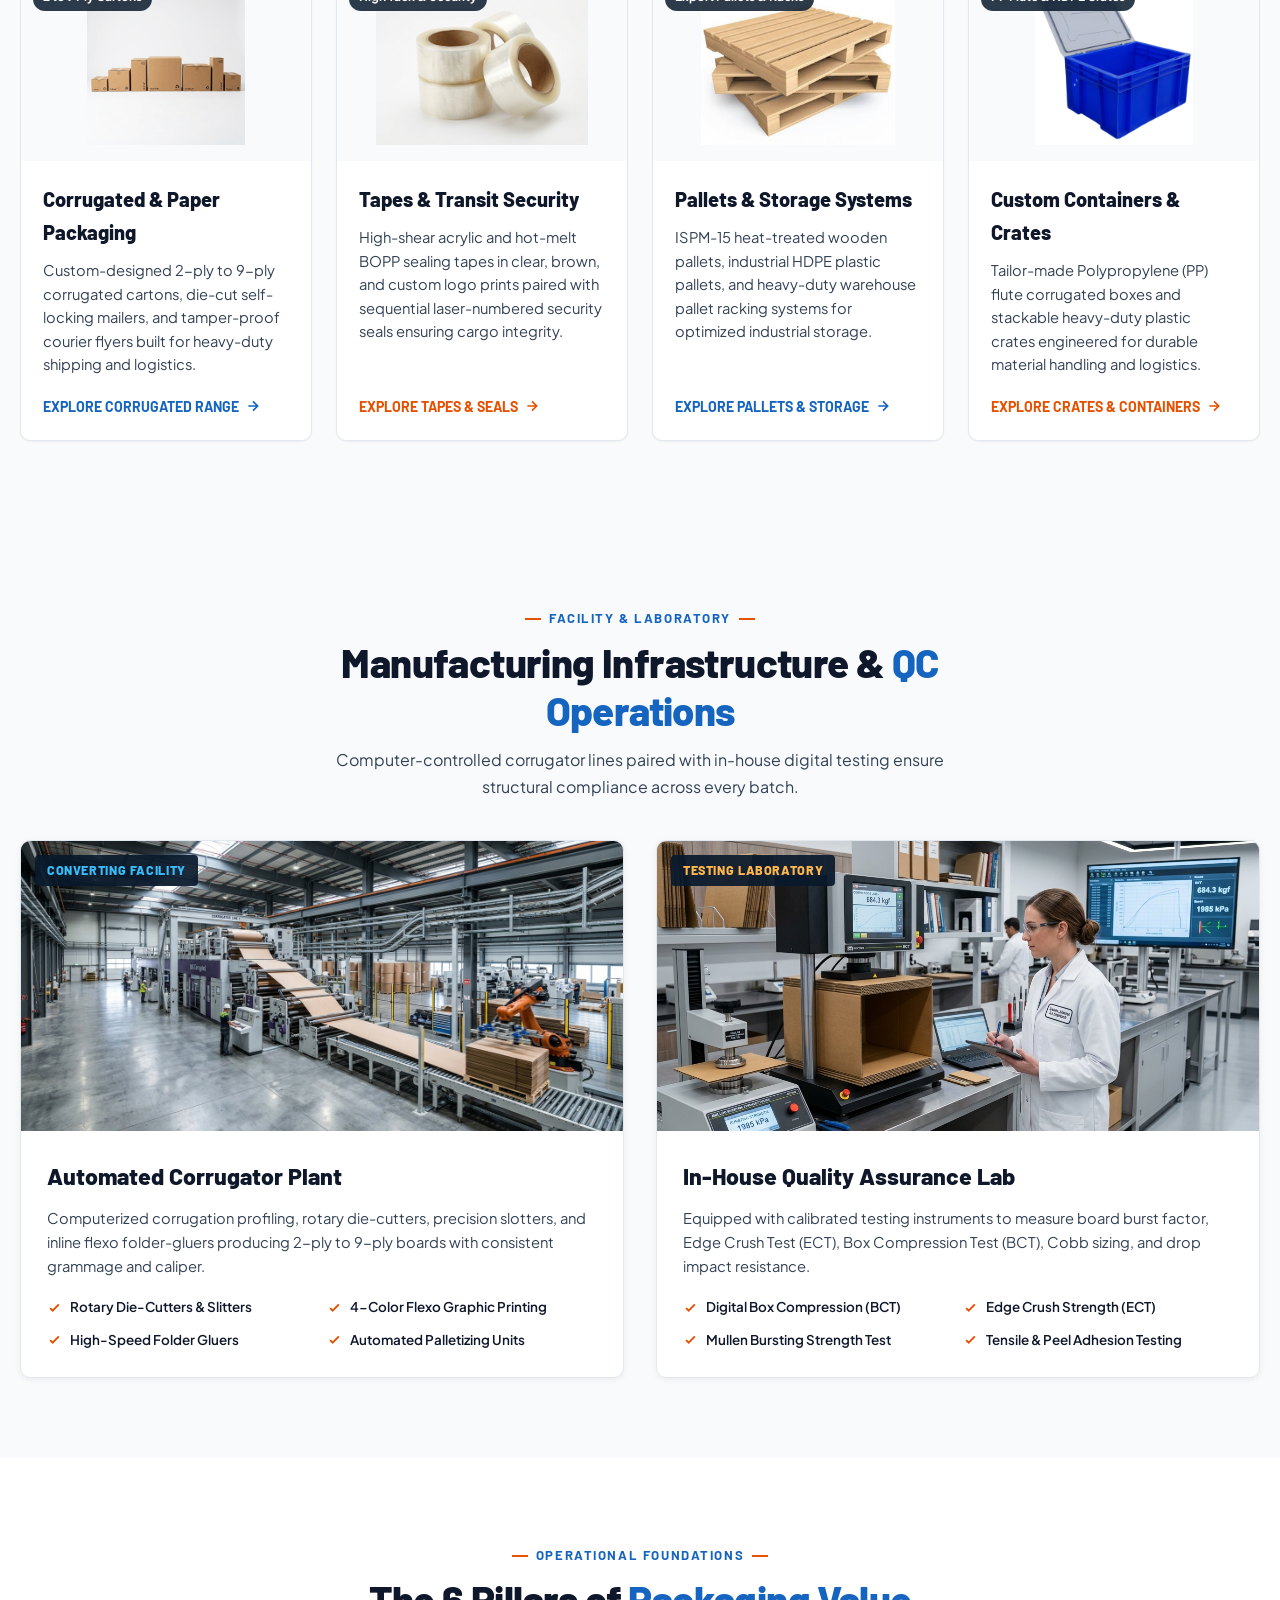
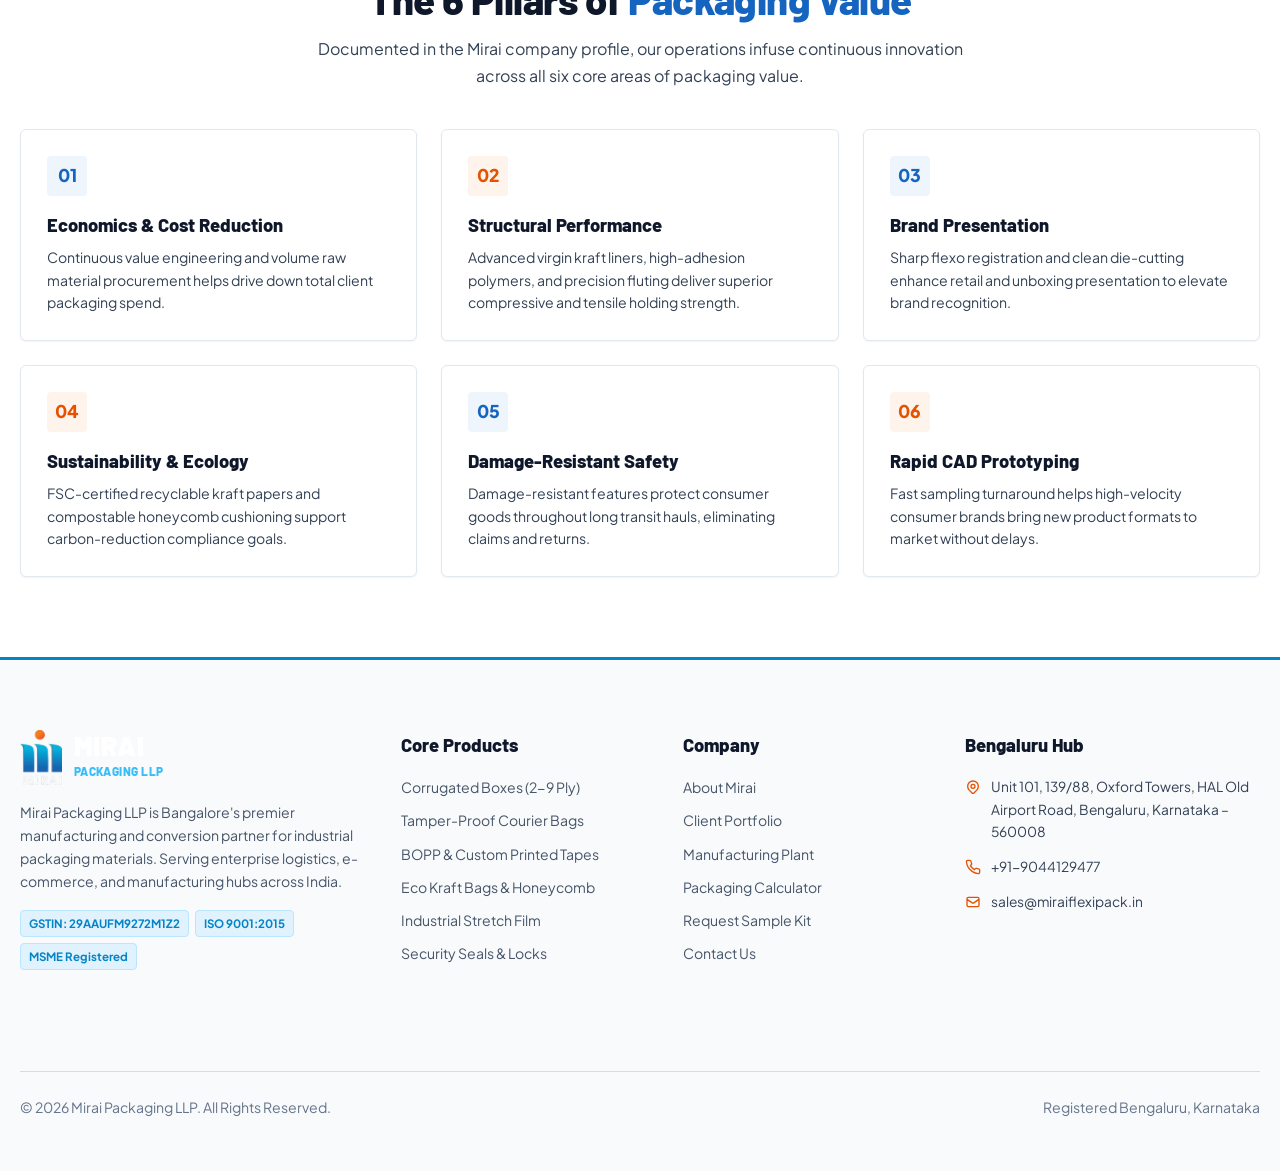
==== commit 6e9d254f: "Fix About section mobile responsive full-width text and rounded image layout" ====
--- a/about.html
+++ b/about.html
@@ -113,7 +113,7 @@
 <!-- MAIN OVERVIEW & ENTERPRISE ADVANTAGES -->
 <section class="section-pad">
   <div class="container">
-    <div class="about-hero-grid" style="display:grid; grid-template-columns:1.2fr 1fr; gap:40px; align-items:start;">
+    <div class="about-hero-grid">
       <div>
         <span class="sub-title">ISO 9001:2015 Certified Manufacturing Enterprise</span>
         <h2 style="font-family:var(--font-heading); font-weight:800; font-size:2rem; color:var(--text-primary); margin-bottom:18px;">
--- a/style.css
+++ b/style.css
@@ -4673,29 +4673,49 @@
   border: 1px solid #bae6fd !important;
   color: #0284c7 !important;
   box-shadow: 0 2px 8px rgba(2, 132, 199, 0.08) !important;
+  font-weight: 800 !important;
+}
+
+.hero-badge-dot {
+  background: #0284c7 !important;
 }
 
 .hero-chip {
   background: #ffffff !important;
   border: 1px solid #bae6fd !important;
-  color: #1e293b !important;
+  color: #0f172a !important;
   box-shadow: 0 2px 6px rgba(2, 132, 199, 0.05) !important;
+  font-weight: 700 !important;
 }
 
 .hero-chip svg {
   color: #0284c7 !important;
 }
 
+.hero-btns .btn-outline-white {
+  background: #ffffff !important;
+  color: #0284c7 !important;
+  border: 1.5px solid #0284c7 !important;
+  font-weight: 800 !important;
+}
+
+.hero-btns .btn-outline-white:hover {
+  background: #0284c7 !important;
+  color: #ffffff !important;
+}
+
 .hero-stats {
   border-top: 1px solid #bae6fd !important;
 }
 
 .hero-stat-num {
   color: #0284c7 !important;
+  font-weight: 900 !important;
 }
 
 .hero-stat-lbl {
-  color: #475569 !important;
+  color: #334155 !important;
+  font-weight: 700 !important;
 }
 
 .hero-img-card {
@@ -4709,12 +4729,126 @@
   background: #f8fafc !important;
 }
 
+.hero-slider-arrow {
+  background: #ffffff !important;
+  border: 1px solid #bae6fd !important;
+  color: #0284c7 !important;
+  box-shadow: 0 4px 12px rgba(2, 132, 199, 0.25) !important;
+}
+
+.hero-slider-arrow:hover {
+  background: #0284c7 !important;
+  color: #ffffff !important;
+  border-color: #0284c7 !important;
+}
+
 .hero-img-caption {
-  background: linear-gradient(135deg, #0284c7 0%, #0369a1 100%) !important;
-  color: #ffffff !important;
+  background: #ffffff !important;
+  color: #0f172a !important;
   border-top: 1px solid #bae6fd !important;
 }
 
 .hero-img-caption strong {
-  color: #ffffff !important;
+  color: #0f172a !important;
+  font-weight: 800 !important;
+}
+
+.hero-img-caption div[style*="color"] {
+  color: #0284c7 !important;
+  font-weight: 600 !important;
+}
+
+/* 8. Mobile Enterprise Client Cards & Floating Buttons Fix */
+.enterprise-card-header {
+  display: flex !important;
+  align-items: center !important;
+  justify-content: space-between !important;
+  flex-wrap: wrap !important;
+  gap: 8px 12px !important;
+}
+
+.enterprise-brand-sector {
+  white-space: normal !important;
+  word-break: break-word !important;
+  max-width: 100% !important;
+  line-height: 1.35 !important;
+  text-align: right;
+}
+
+@media (max-width: 768px) {
+  .enterprise-card {
+    padding: 16px 14px !important;
+  }
+
+  .enterprise-card-header {
+    gap: 6px 10px !important;
+  }
+
+  .enterprise-logo-img {
+    height: 28px !important;
+    max-width: 125px !important;
+  }
+
+  .enterprise-brand-sector {
+    font-size: 0.68rem !important;
+    padding: 3px 8px !important;
+    text-align: left !important;
+  }
+
+  /* Prevent floating circular Call/WhatsApp buttons from overlapping cards on mobile */
+  .floating-contact-widget .float-btn {
+    display: none !important;
+  }
+
+  .scroll-top-btn {
+    bottom: 60px !important;
+    right: 12px !important;
+    width: 36px !important;
+    height: 36px !important;
+  }
+}
+
+/* 9. About Section Full-Width Responsive Text & Image Fix */
+.about-hero-grid,
+.about-story-grid {
+  display: grid;
+  grid-template-columns: 1.15fr 1fr;
+  gap: 40px;
+  align-items: start;
+}
+
+@media (max-width: 991px) {
+  .about-hero-grid,
+  .about-story-grid {
+    display: flex !important;
+    flex-direction: column !important;
+    gap: 24px !important;
+  }
+
+  .about-hero-grid > div,
+  .about-story-grid > div {
+    width: 100% !important;
+  }
+
+  .about-hero-grid img,
+  .about-story-grid img {
+    width: 100% !important;
+    height: 250px !important;
+    object-fit: cover !important;
+    border-radius: 14px 14px 0 0 !important;
+  }
+
+  .about-hero-grid h2,
+  .about-story-grid h2 {
+    font-size: clamp(1.4rem, 5.5vw, 1.85rem) !important;
+    line-height: 1.28 !important;
+    word-break: normal !important;
+    hyphens: none !important;
+  }
+
+  .about-hero-grid p,
+  .about-story-grid p {
+    font-size: 0.92rem !important;
+    line-height: 1.65 !important;
+  }
 }
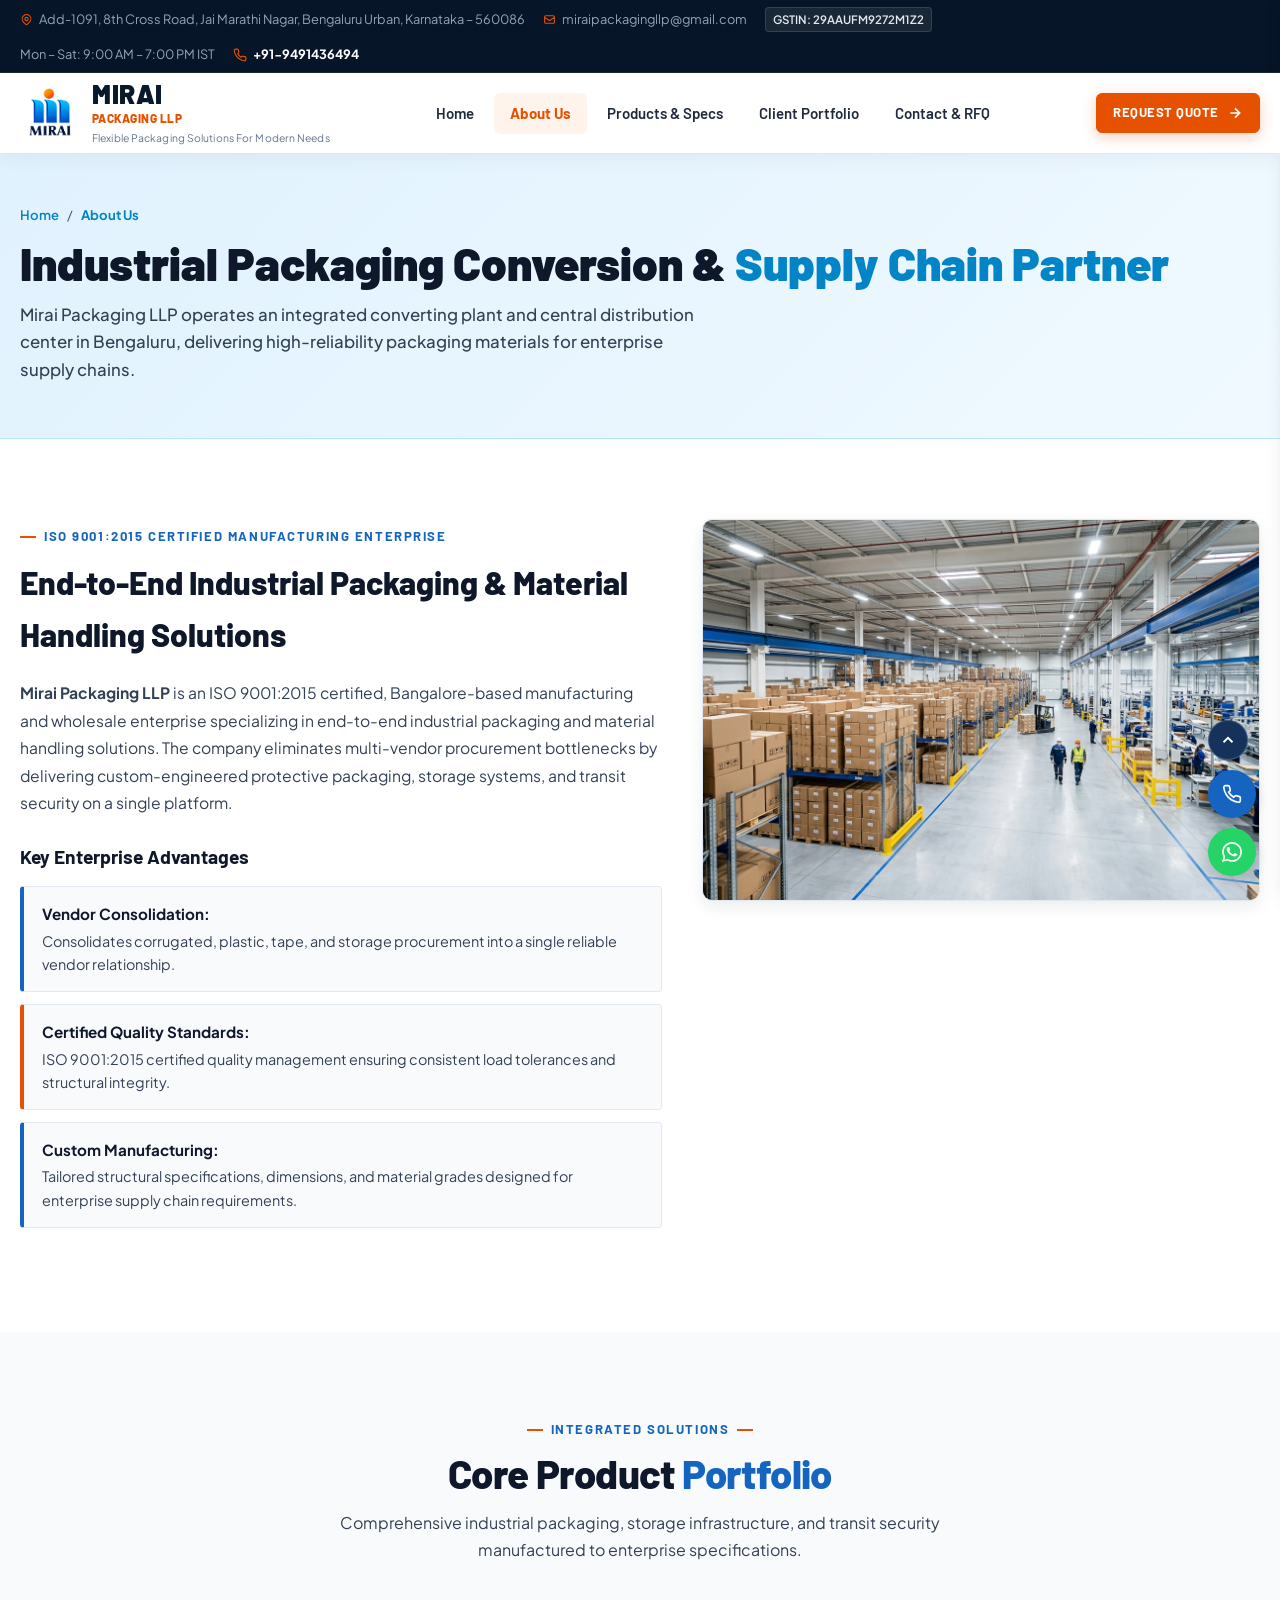
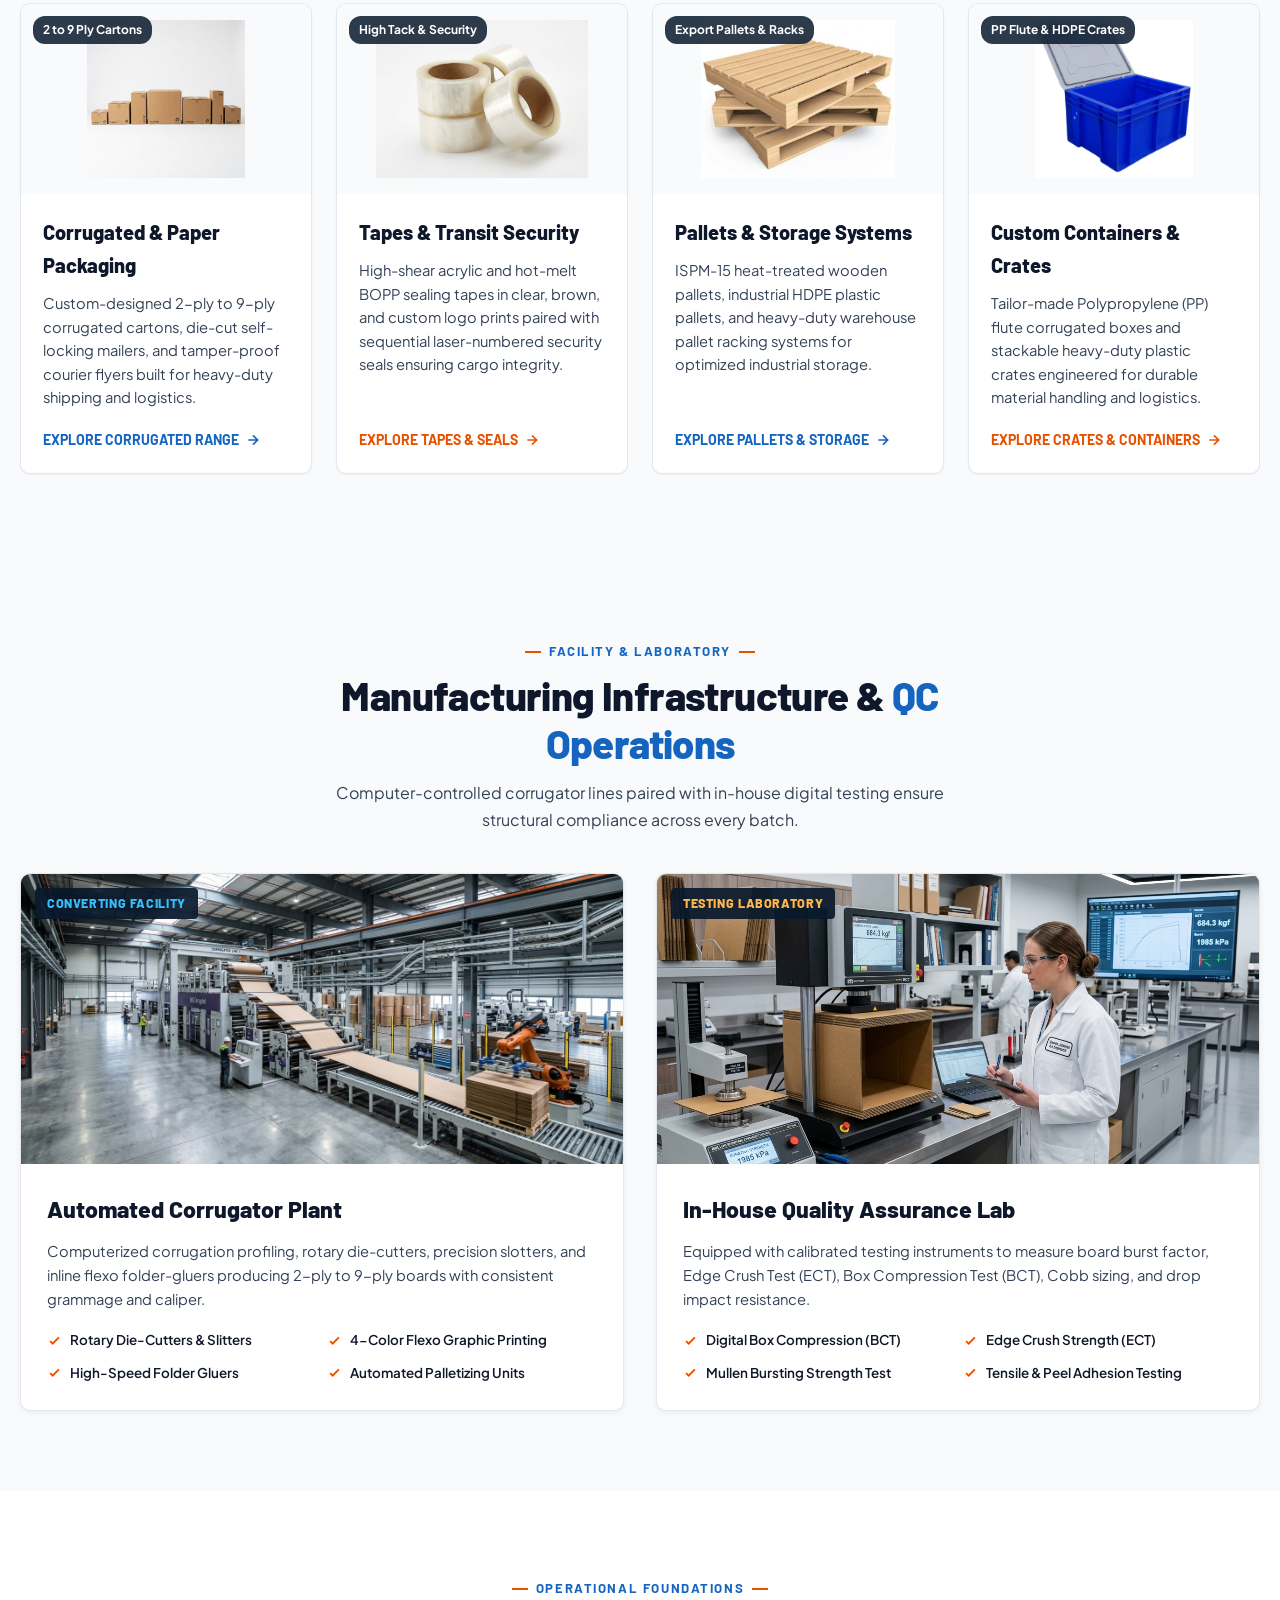
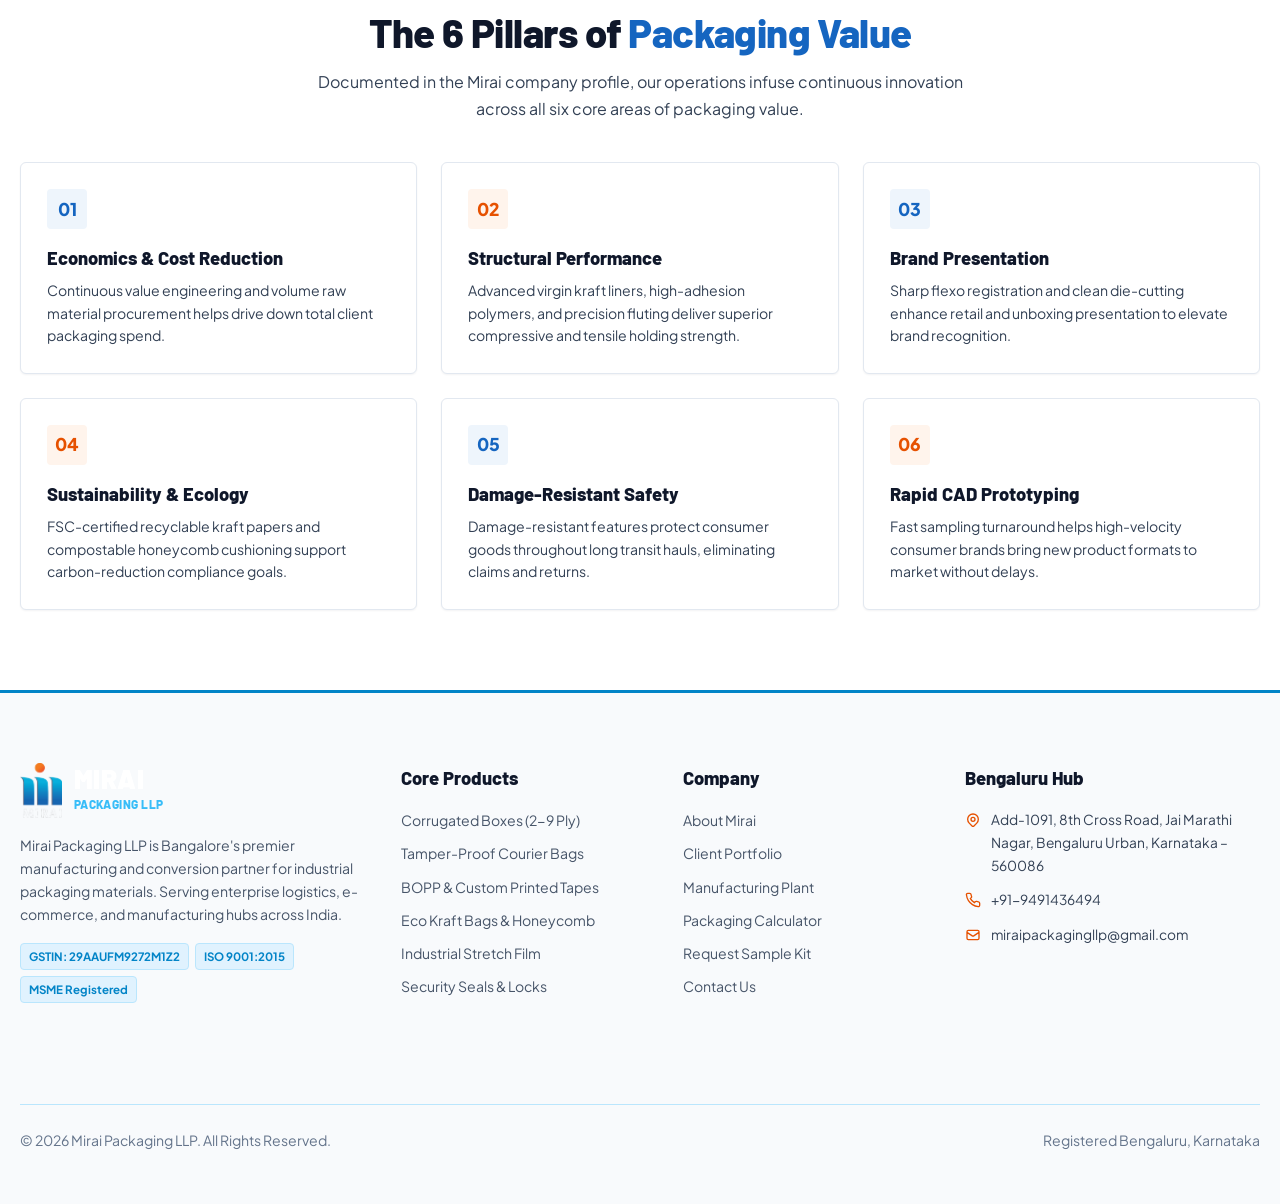
==== commit b949ea0d: "Update master catalogue PDF links, contact details, and page specs from 18-page Mirai catalogue" ====
--- a/about.html
+++ b/about.html
@@ -17,19 +17,19 @@
       <div class="topbar-left">
         <span class="topbar-item">
           <svg viewBox="0 0 24 24" fill="none" stroke="currentColor" stroke-width="2"><path d="M17.657 16.657L13.414 20.9a1.998 1.998 0 01-2.827 0l-4.244-4.243a8 8 0 1111.314 0z"/><path d="M15 11a3 3 0 11-6 0 3 3 0 016 0z"/></svg>
-          Unit 101, 139/88, Oxford Towers, HAL Old Airport Road, Bengaluru – 560008
+          Add-1091, 8th Cross Road, Jai Marathi Nagar, Bengaluru Urban, Karnataka – 560086
         </span>
         <span class="topbar-item">
           <svg viewBox="0 0 24 24" fill="none" stroke="currentColor" stroke-width="2"><path d="M3 8l7.89 5.26a2 2 0 002.22 0L21 8M5 19h14a2 2 0 002-2V7a2 2 0 00-2-2H5a2 2 0 00-2 2v10a2 2 0 002 2z"/></svg>
-          sales@miraiflexipack.in
+          miraipackagingllp@gmail.com
         </span>
         <span class="topbar-badge">GSTIN: 29AAUFM9272M1Z2</span>
       </div>
       <div class="topbar-right">
         <span class="topbar-item">Mon – Sat: 9:00 AM – 7:00 PM IST</span>
-        <a href="tel:+919044129477" class="topbar-phone">
+        <a href="tel:+919491436494" class="topbar-phone">
           <svg viewBox="0 0 24 24" fill="none" stroke="currentColor" stroke-width="2" style="width:14px;height:14px;"><path d="M22 16.92v3a2 2 0 01-2.18 2 19.79 19.79 0 01-8.63-3.07 19.5 19.5 0 01-6-6 19.79 19.79 0 01-3.07-8.67A2 2 0 014.11 2h3a2 2 0 012 1.72 12.84 12.84 0 00.7 2.81 2 2 0 01-.45 2.11L8.09 9.91a16 16 0 006 6l1.27-1.27a2 2 0 012.11-.45 12.84 12.84 0 002.81.7A2 2 0 0122 16.92z"/></svg>
-          +91-9044129477
+          +91-9491436494
         </a>
       </div>
     </div>
@@ -430,15 +430,15 @@
         <div class="footer-contact-list">
           <div class="footer-contact-item">
             <svg viewBox="0 0 24 24" fill="none" stroke="currentColor" stroke-width="2"><path d="M17.657 16.657L13.414 20.9a1.998 1.998 0 01-2.827 0l-4.244-4.243a8 8 0 1111.314 0z"/><path d="M15 11a3 3 0 11-6 0 3 3 0 016 0z"/></svg>
-            <span>Unit 101, 139/88, Oxford Towers, HAL Old Airport Road, Bengaluru, Karnataka – 560008</span>
+            <span>Add-1091, 8th Cross Road, Jai Marathi Nagar, Bengaluru Urban, Karnataka – 560086</span>
           </div>
           <div class="footer-contact-item">
             <svg viewBox="0 0 24 24" fill="none" stroke="currentColor" stroke-width="2"><path d="M22 16.92v3a2 2 0 01-2.18 2 19.79 19.79 0 01-8.63-3.07 19.5 19.5 0 01-6-6 19.79 19.79 0 01-3.07-8.67A2 2 0 014.11 2h3a2 2 0 012 1.72 12.84 12.84 0 00.7 2.81 2 2 0 01-.45 2.11L8.09 9.91a16 16 0 006 6l1.27-1.27a2 2 0 012.11-.45 12.84 12.84 0 002.81.7A2 2 0 0122 16.92z"/></svg>
-            <span>+91-9044129477</span>
+            <span>+91-9491436494</span>
           </div>
           <div class="footer-contact-item">
             <svg viewBox="0 0 24 24" fill="none" stroke="currentColor" stroke-width="2"><path d="M3 8l7.89 5.26a2 2 0 002.22 0L21 8M5 19h14a2 2 0 002-2V7a2 2 0 00-2-2H5a2 2 0 00-2 2v10a2 2 0 002 2z"/></svg>
-            <span>sales@miraiflexipack.in</span>
+            <span>miraipackagingllp@gmail.com</span>
           </div>
         </div>
       </div>
@@ -456,10 +456,10 @@
   <button class="scroll-top-btn" id="scrollTop" aria-label="Scroll to top">
     <svg viewBox="0 0 24 24" fill="none" stroke="currentColor" stroke-width="2.5" style="width:18px;height:18px;"><path d="M18 15l-6-6-6 6"/></svg>
   </button>
-  <a href="tel:+919044129477" class="float-btn float-call" aria-label="Call Mirai Packaging">
+  <a href="tel:+919491436494" class="float-btn float-call" aria-label="Call Mirai Packaging">
     <svg viewBox="0 0 24 24" fill="none" stroke="currentColor" stroke-width="2" style="width:20px;height:20px;"><path d="M22 16.92v3a2 2 0 01-2.18 2 19.79 19.79 0 01-8.63-3.07 19.5 19.5 0 01-6-6 19.79 19.79 0 01-3.07-8.67A2 2 0 014.11 2h3a2 2 0 012 1.72 12.84 12.84 0 00.7 2.81 2 2 0 01-.45 2.11L8.09 9.91a16 16 0 006 6l1.27-1.27a2 2 0 012.11-.45 12.84 12.84 0 002.81.7A2 2 0 0122 16.92z"/></svg>
   </a>
-  <a href="https://wa.me/919044129477?text=Hi%20Mirai%20Packaging,%20I%20want%20to%20know%20more%20about%20your%20manufacturing%20solutions." target="_blank" rel="noopener" class="float-btn float-whatsapp" aria-label="Chat on WhatsApp">
+  <a href="https://wa.me/919491436494?text=Hi%20Mirai%20Packaging,%20I%20want%20to%20know%20more%20about%20your%20manufacturing%20solutions." target="_blank" rel="noopener" class="float-btn float-whatsapp" aria-label="Chat on WhatsApp">
     <svg viewBox="0 0 24 24" fill="currentColor" style="width:24px;height:24px;"><path d="M12.04 2c-5.46 0-9.91 4.45-9.91 9.91 0 1.75.46 3.45 1.32 4.95L2.05 22l5.25-1.38c1.45.79 3.08 1.21 4.74 1.21 5.46 0 9.91-4.45 9.91-9.91 0-2.65-1.03-5.14-2.9-7.01A9.816 9.816 0 0012.04 2m.01 1.67c2.2 0 4.26.86 5.82 2.42a8.225 8.225 0 012.41 5.83c0 4.54-3.7 8.24-8.24 8.24-1.48 0-2.93-.4-4.2-1.15l-.3-.18-3.12.82.83-3.04-.2-.31a8.19 8.19 0 01-1.26-4.38c0-4.54 3.7-8.24 8.24-8.24m4.52 11.66c-.19.53-1.09 1.04-1.52 1.1-.41.06-.94.08-1.53-.1-.36-.11-.83-.27-1.43-.53-2.54-1.1-4.2-3.66-4.33-3.83-.13-.17-1.04-1.38-1.04-2.64s.66-1.88.9-2.13c.23-.26.51-.32.68-.32.17 0 .34 0 .49.01.16.01.37-.06.58.44.22.52.74 1.8.8 1.93.07.13.11.28.02.45-.09.17-.13.28-.26.43-.13.16-.28.35-.4.47-.13.13-.27.27-.12.53.15.26.68 1.12 1.46 1.81 1 .89 1.85 1.17 2.11 1.3.26.13.41.11.56-.06.16-.17.68-.79.86-1.06.18-.27.36-.22.61-.13.25.09 1.58.74 1.85.88.27.13.45.2.52.31.06.12.06.68-.13 1.21z"/></svg>
   </a>
 </div>
@@ -467,11 +467,11 @@
 <!-- MOBILE BOTTOM ACTION BAR -->
 <div class="mobile-bottom-bar">
   <div class="mobile-bottom-grid">
-    <a href="tel:+919044129477" class="mobile-bar-btn" style="background:#0284c7; color:#ffffff;">
+    <a href="tel:+919491436494" class="mobile-bar-btn" style="background:#0284c7; color:#ffffff;">
       <svg viewBox="0 0 24 24" fill="none" stroke="currentColor" stroke-width="2" style="width:14px;height:14px;"><path d="M22 16.92v3a2 2 0 01-2.18 2 19.79 19.79 0 01-8.63-3.07 19.5 19.5 0 01-6-6 19.79 19.79 0 01-3.07-8.67A2 2 0 014.11 2h3a2 2 0 012 1.72 12.84 12.84 0 00.7 2.81 2 2 0 01-.45 2.11L8.09 9.91a16 16 0 006 6l1.27-1.27a2 2 0 012.11-.45 12.84 12.84 0 002.81.7A2 2 0 0122 16.92z"/></svg>
       Call
     </a>
-    <a href="https://wa.me/919044129477?text=Hi%20Mirai%20Packaging,%20I%20want%20to%20know%20more%20about%20your%20manufacturing." target="_blank" rel="noopener" class="mobile-bar-btn" style="background:#25D366; color:var(--white);">
+    <a href="https://wa.me/919491436494?text=Hi%20Mirai%20Packaging,%20I%20want%20to%20know%20more%20about%20your%20manufacturing." target="_blank" rel="noopener" class="mobile-bar-btn" style="background:#25D366; color:var(--white);">
       WhatsApp
     </a>
     <a href="contact.html" class="mobile-bar-btn" style="background:var(--orange-brand); color:var(--white);">
--- a/style.css
+++ b/style.css
@@ -4851,4 +4851,126 @@
     font-size: 0.92rem !important;
     line-height: 1.65 !important;
   }
+}
+
+/* 10. Live Order Popup Notification Toast System */
+.live-order-toast {
+  position: fixed;
+  bottom: 24px;
+  left: 24px;
+  z-index: 1000;
+  opacity: 0;
+  visibility: hidden;
+  transform: translateY(20px) scale(0.95);
+  transition: all 0.4s cubic-bezier(0.16, 1, 0.3, 1);
+  pointer-events: none;
+  max-width: 340px;
+  width: calc(100% - 32px);
+}
+
+.live-order-toast.show {
+  opacity: 1;
+  visibility: visible;
+  transform: translateY(0) scale(1);
+  pointer-events: auto;
+}
+
+.toast-card {
+  background: #ffffff;
+  border: 1px solid #bae6fd;
+  border-left: 4px solid #0284c7;
+  border-radius: 12px;
+  padding: 12px 14px;
+  box-shadow: 0 10px 30px rgba(2, 132, 199, 0.18), 0 2px 8px rgba(15, 23, 42, 0.08);
+}
+
+.toast-badge-row {
+  display: flex;
+  align-items: center;
+  gap: 6px;
+  margin-bottom: 6px;
+}
+
+.toast-verified-dot {
+  width: 8px;
+  height: 8px;
+  border-radius: 50%;
+  background: #16a34a;
+  box-shadow: 0 0 8px rgba(22, 163, 74, 0.6);
+  animation: pulseDot 2s infinite ease-in-out;
+}
+
+@keyframes pulseDot {
+  0%, 100% { transform: scale(1); opacity: 1; }
+  50% { transform: scale(1.3); opacity: 0.7; }
+}
+
+.toast-badge-lbl {
+  font-family: var(--font-heading);
+  font-size: 0.7rem;
+  font-weight: 800;
+  color: #0284c7;
+  text-transform: uppercase;
+  letter-spacing: 0.05em;
+  background: #e0f2fe;
+  padding: 2px 8px;
+  border-radius: 12px;
+}
+
+.toast-time {
+  font-size: 0.7rem;
+  color: #64748b;
+  margin-left: auto;
+}
+
+.toast-close-btn {
+  background: none;
+  border: none;
+  color: #94a3b8;
+  font-size: 1.1rem;
+  line-height: 1;
+  cursor: pointer;
+  padding: 0 2px;
+  margin-left: 4px;
+  transition: color 0.2s ease;
+}
+
+.toast-close-btn:hover {
+  color: #0f172a;
+}
+
+.toast-body {
+  font-size: 0.85rem;
+  line-height: 1.45;
+}
+
+.toast-user {
+  color: #0f172a;
+  margin-bottom: 2px;
+}
+
+.toast-user strong {
+  font-weight: 800;
+  color: #0f172a;
+}
+
+.toast-city {
+  color: #0284c7;
+  font-weight: 700;
+}
+
+.toast-product {
+  color: #334155;
+  font-weight: 600;
+  font-size: 0.82rem;
+}
+
+@media (max-width: 768px) {
+  .live-order-toast {
+    bottom: 75px !important;
+    left: 12px !important;
+    right: 12px !important;
+    max-width: none !important;
+    width: auto !important;
+  }
 }
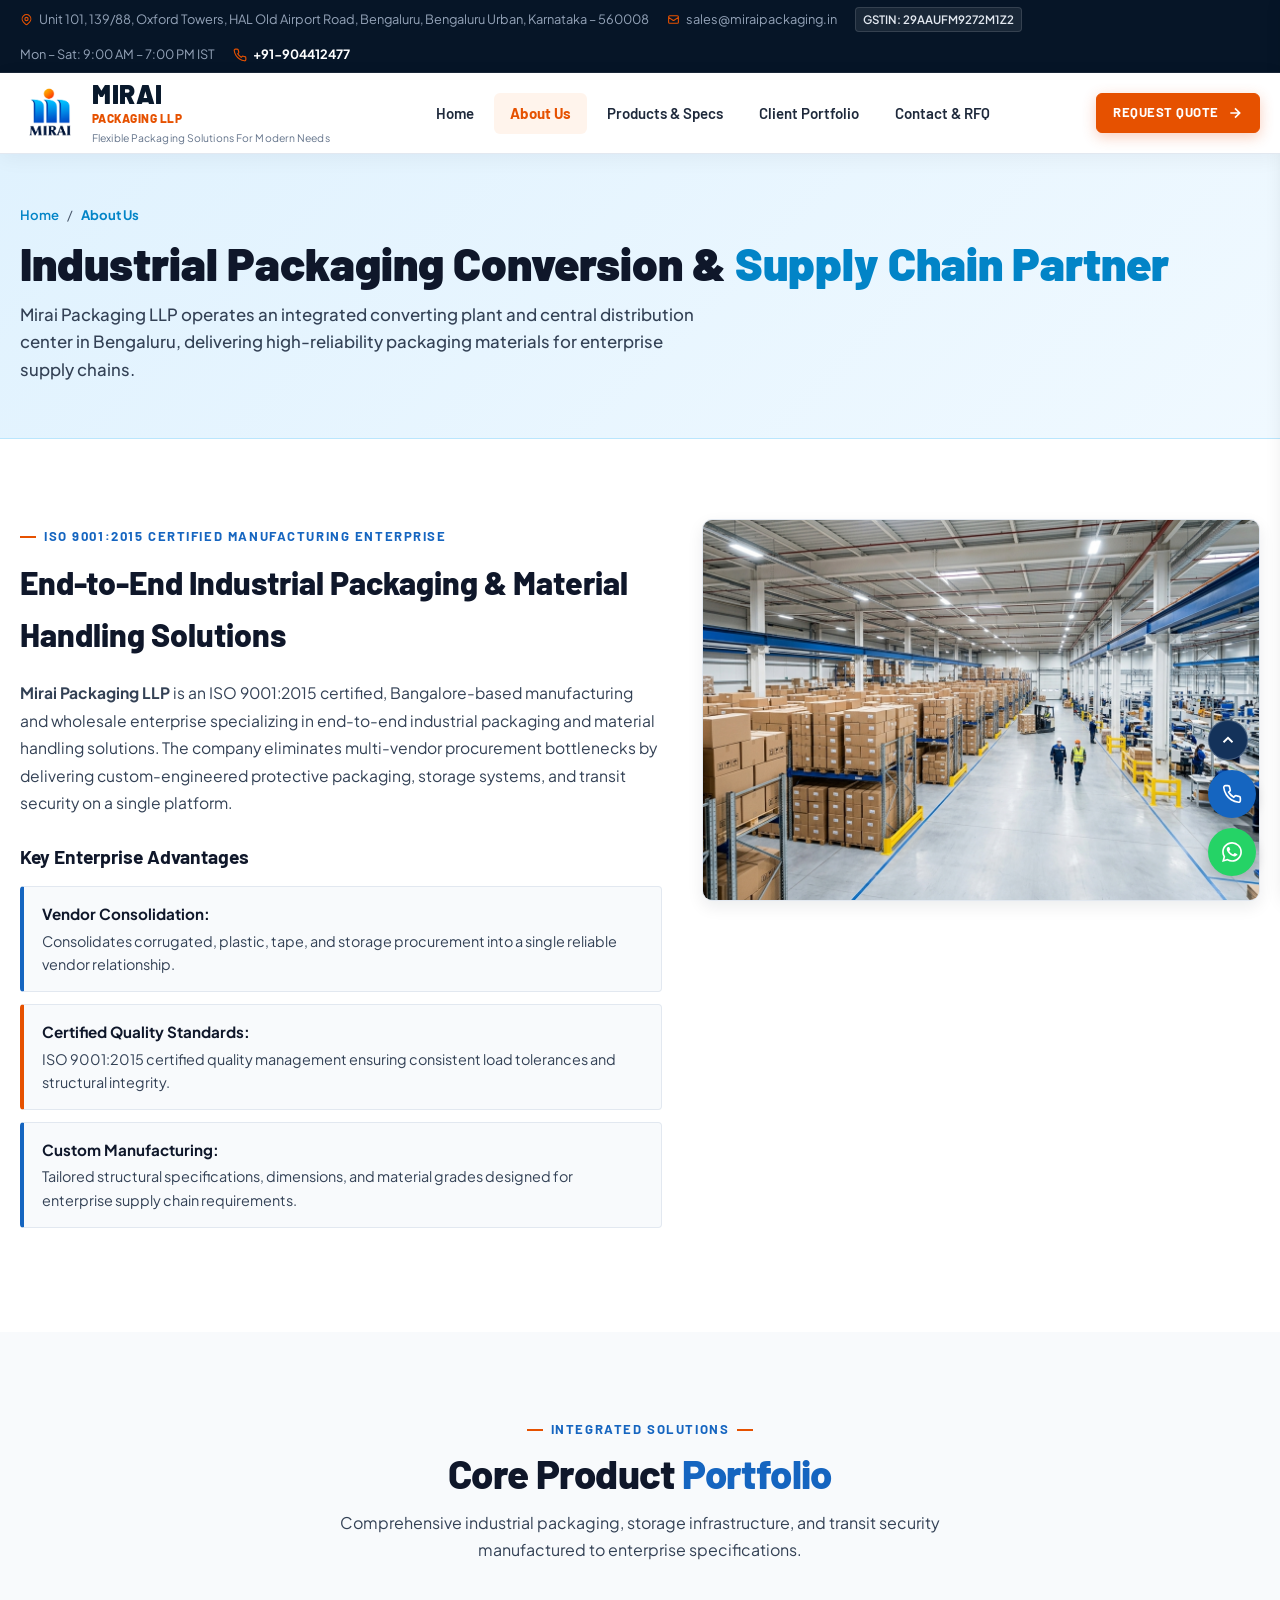
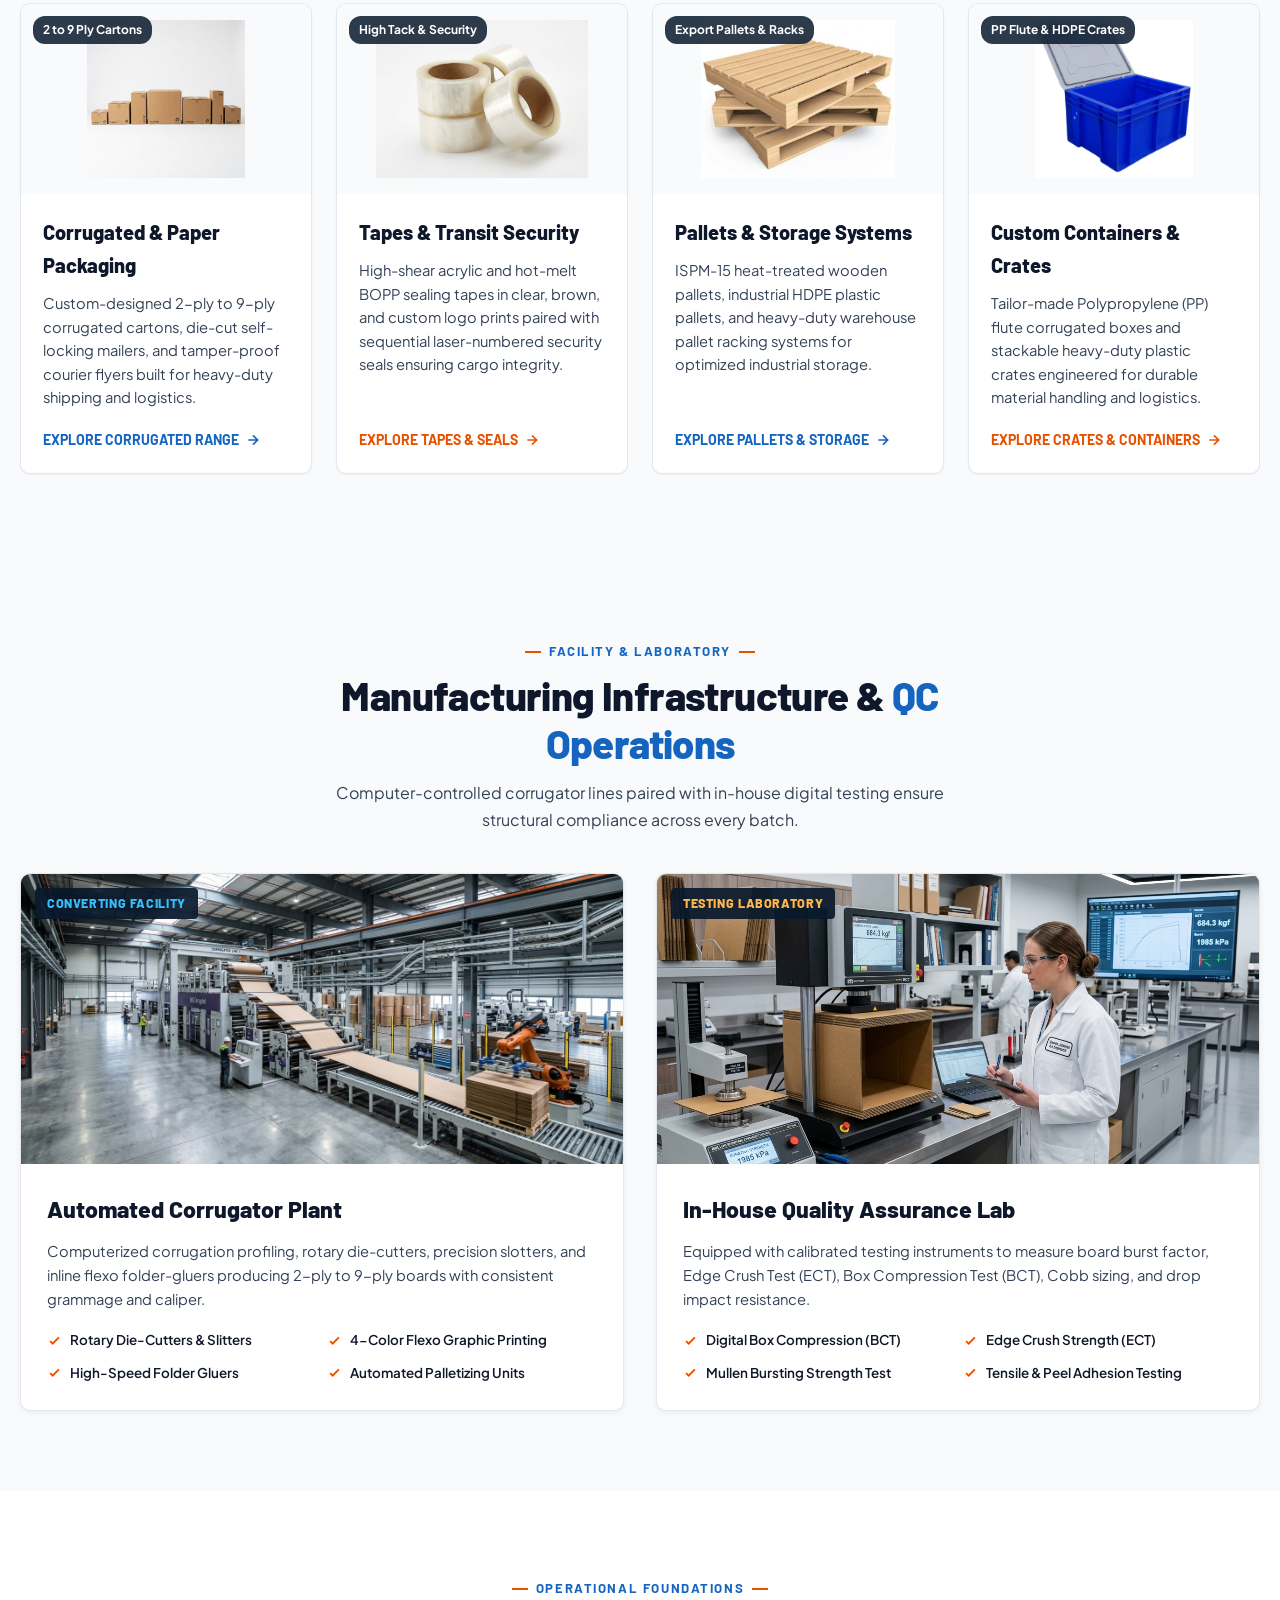
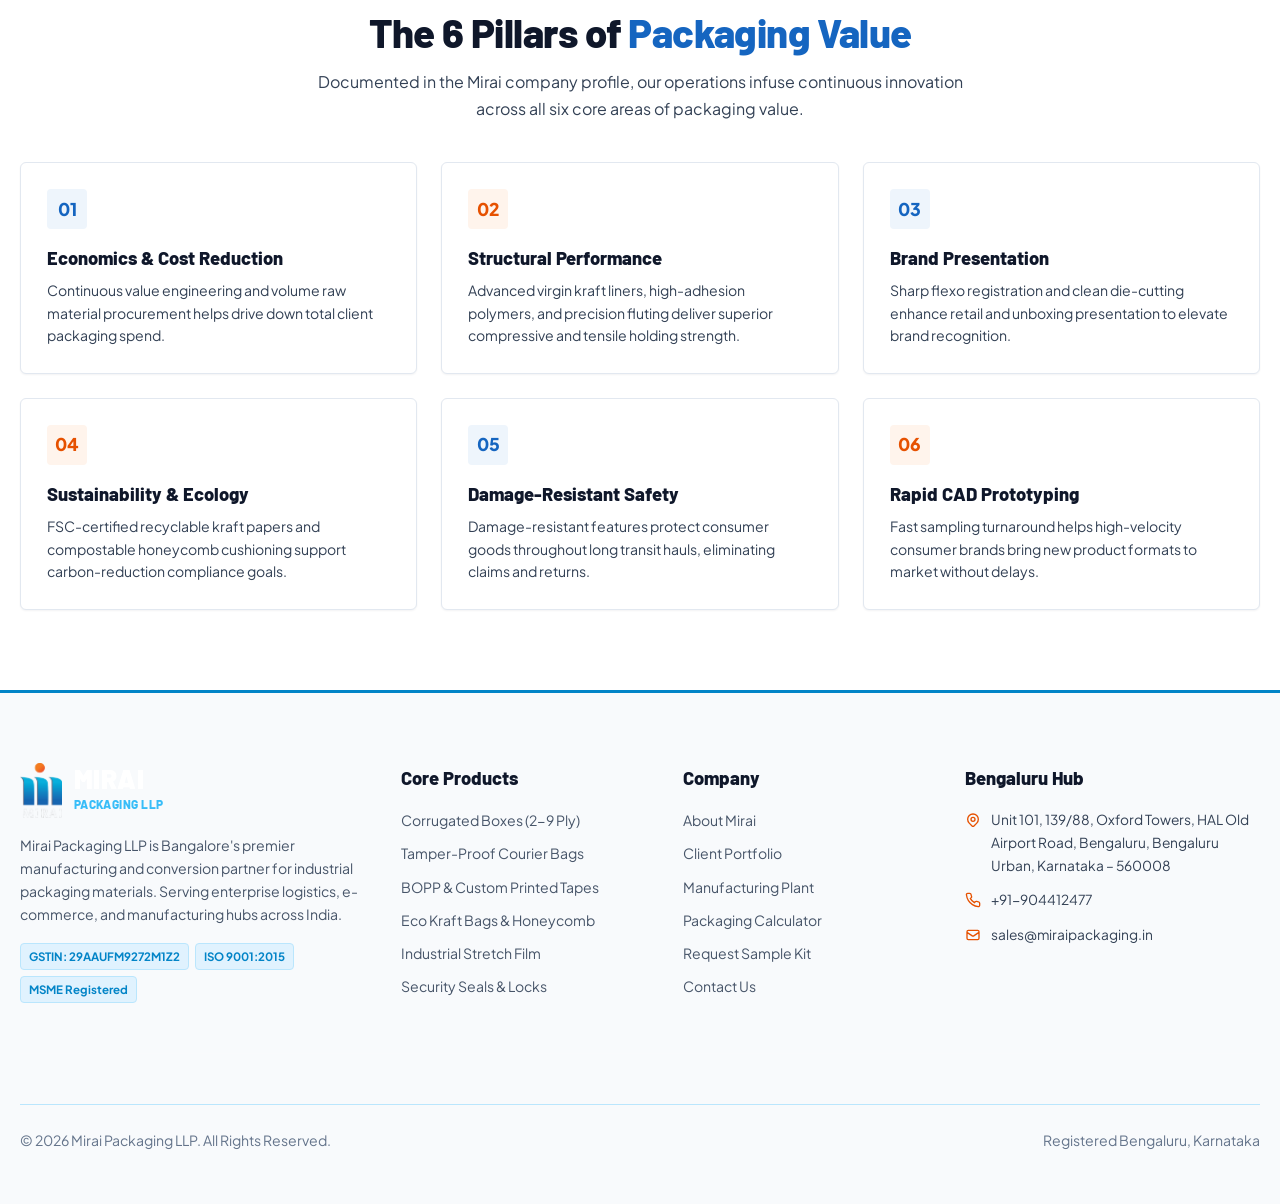
==== commit 01535649: "Update contact details (address, phone, email) across website and PDF catalogue" ====
--- a/about.html
+++ b/about.html
@@ -17,19 +17,19 @@
       <div class="topbar-left">
         <span class="topbar-item">
           <svg viewBox="0 0 24 24" fill="none" stroke="currentColor" stroke-width="2"><path d="M17.657 16.657L13.414 20.9a1.998 1.998 0 01-2.827 0l-4.244-4.243a8 8 0 1111.314 0z"/><path d="M15 11a3 3 0 11-6 0 3 3 0 016 0z"/></svg>
-          Add-1091, 8th Cross Road, Jai Marathi Nagar, Bengaluru Urban, Karnataka – 560086
+          Unit 101, 139/88, Oxford Towers, HAL Old Airport Road, Bengaluru, Bengaluru Urban, Karnataka – 560008
         </span>
         <span class="topbar-item">
           <svg viewBox="0 0 24 24" fill="none" stroke="currentColor" stroke-width="2"><path d="M3 8l7.89 5.26a2 2 0 002.22 0L21 8M5 19h14a2 2 0 002-2V7a2 2 0 00-2-2H5a2 2 0 00-2 2v10a2 2 0 002 2z"/></svg>
-          miraipackagingllp@gmail.com
+          sales@miraipackaging.in
         </span>
         <span class="topbar-badge">GSTIN: 29AAUFM9272M1Z2</span>
       </div>
       <div class="topbar-right">
         <span class="topbar-item">Mon – Sat: 9:00 AM – 7:00 PM IST</span>
-        <a href="tel:+919491436494" class="topbar-phone">
+        <a href="tel:+91904412477" class="topbar-phone">
           <svg viewBox="0 0 24 24" fill="none" stroke="currentColor" stroke-width="2" style="width:14px;height:14px;"><path d="M22 16.92v3a2 2 0 01-2.18 2 19.79 19.79 0 01-8.63-3.07 19.5 19.5 0 01-6-6 19.79 19.79 0 01-3.07-8.67A2 2 0 014.11 2h3a2 2 0 012 1.72 12.84 12.84 0 00.7 2.81 2 2 0 01-.45 2.11L8.09 9.91a16 16 0 006 6l1.27-1.27a2 2 0 012.11-.45 12.84 12.84 0 002.81.7A2 2 0 0122 16.92z"/></svg>
-          +91-9491436494
+          +91-904412477
         </a>
       </div>
     </div>
@@ -430,15 +430,15 @@
         <div class="footer-contact-list">
           <div class="footer-contact-item">
             <svg viewBox="0 0 24 24" fill="none" stroke="currentColor" stroke-width="2"><path d="M17.657 16.657L13.414 20.9a1.998 1.998 0 01-2.827 0l-4.244-4.243a8 8 0 1111.314 0z"/><path d="M15 11a3 3 0 11-6 0 3 3 0 016 0z"/></svg>
-            <span>Add-1091, 8th Cross Road, Jai Marathi Nagar, Bengaluru Urban, Karnataka – 560086</span>
+            <span>Unit 101, 139/88, Oxford Towers, HAL Old Airport Road, Bengaluru, Bengaluru Urban, Karnataka – 560008</span>
           </div>
           <div class="footer-contact-item">
             <svg viewBox="0 0 24 24" fill="none" stroke="currentColor" stroke-width="2"><path d="M22 16.92v3a2 2 0 01-2.18 2 19.79 19.79 0 01-8.63-3.07 19.5 19.5 0 01-6-6 19.79 19.79 0 01-3.07-8.67A2 2 0 014.11 2h3a2 2 0 012 1.72 12.84 12.84 0 00.7 2.81 2 2 0 01-.45 2.11L8.09 9.91a16 16 0 006 6l1.27-1.27a2 2 0 012.11-.45 12.84 12.84 0 002.81.7A2 2 0 0122 16.92z"/></svg>
-            <span>+91-9491436494</span>
+            <span>+91-904412477</span>
           </div>
           <div class="footer-contact-item">
             <svg viewBox="0 0 24 24" fill="none" stroke="currentColor" stroke-width="2"><path d="M3 8l7.89 5.26a2 2 0 002.22 0L21 8M5 19h14a2 2 0 002-2V7a2 2 0 00-2-2H5a2 2 0 00-2 2v10a2 2 0 002 2z"/></svg>
-            <span>miraipackagingllp@gmail.com</span>
+            <span>sales@miraipackaging.in</span>
           </div>
         </div>
       </div>
@@ -456,10 +456,10 @@
   <button class="scroll-top-btn" id="scrollTop" aria-label="Scroll to top">
     <svg viewBox="0 0 24 24" fill="none" stroke="currentColor" stroke-width="2.5" style="width:18px;height:18px;"><path d="M18 15l-6-6-6 6"/></svg>
   </button>
-  <a href="tel:+919491436494" class="float-btn float-call" aria-label="Call Mirai Packaging">
+  <a href="tel:+91904412477" class="float-btn float-call" aria-label="Call Mirai Packaging">
     <svg viewBox="0 0 24 24" fill="none" stroke="currentColor" stroke-width="2" style="width:20px;height:20px;"><path d="M22 16.92v3a2 2 0 01-2.18 2 19.79 19.79 0 01-8.63-3.07 19.5 19.5 0 01-6-6 19.79 19.79 0 01-3.07-8.67A2 2 0 014.11 2h3a2 2 0 012 1.72 12.84 12.84 0 00.7 2.81 2 2 0 01-.45 2.11L8.09 9.91a16 16 0 006 6l1.27-1.27a2 2 0 012.11-.45 12.84 12.84 0 002.81.7A2 2 0 0122 16.92z"/></svg>
   </a>
-  <a href="https://wa.me/919491436494?text=Hi%20Mirai%20Packaging,%20I%20want%20to%20know%20more%20about%20your%20manufacturing%20solutions." target="_blank" rel="noopener" class="float-btn float-whatsapp" aria-label="Chat on WhatsApp">
+  <a href="https://wa.me/91904412477?text=Hi%20Mirai%20Packaging,%20I%20want%20to%20know%20more%20about%20your%20manufacturing%20solutions." target="_blank" rel="noopener" class="float-btn float-whatsapp" aria-label="Chat on WhatsApp">
     <svg viewBox="0 0 24 24" fill="currentColor" style="width:24px;height:24px;"><path d="M12.04 2c-5.46 0-9.91 4.45-9.91 9.91 0 1.75.46 3.45 1.32 4.95L2.05 22l5.25-1.38c1.45.79 3.08 1.21 4.74 1.21 5.46 0 9.91-4.45 9.91-9.91 0-2.65-1.03-5.14-2.9-7.01A9.816 9.816 0 0012.04 2m.01 1.67c2.2 0 4.26.86 5.82 2.42a8.225 8.225 0 012.41 5.83c0 4.54-3.7 8.24-8.24 8.24-1.48 0-2.93-.4-4.2-1.15l-.3-.18-3.12.82.83-3.04-.2-.31a8.19 8.19 0 01-1.26-4.38c0-4.54 3.7-8.24 8.24-8.24m4.52 11.66c-.19.53-1.09 1.04-1.52 1.1-.41.06-.94.08-1.53-.1-.36-.11-.83-.27-1.43-.53-2.54-1.1-4.2-3.66-4.33-3.83-.13-.17-1.04-1.38-1.04-2.64s.66-1.88.9-2.13c.23-.26.51-.32.68-.32.17 0 .34 0 .49.01.16.01.37-.06.58.44.22.52.74 1.8.8 1.93.07.13.11.28.02.45-.09.17-.13.28-.26.43-.13.16-.28.35-.4.47-.13.13-.27.27-.12.53.15.26.68 1.12 1.46 1.81 1 .89 1.85 1.17 2.11 1.3.26.13.41.11.56-.06.16-.17.68-.79.86-1.06.18-.27.36-.22.61-.13.25.09 1.58.74 1.85.88.27.13.45.2.52.31.06.12.06.68-.13 1.21z"/></svg>
   </a>
 </div>
@@ -467,11 +467,11 @@
 <!-- MOBILE BOTTOM ACTION BAR -->
 <div class="mobile-bottom-bar">
   <div class="mobile-bottom-grid">
-    <a href="tel:+919491436494" class="mobile-bar-btn" style="background:#0284c7; color:#ffffff;">
+    <a href="tel:+91904412477" class="mobile-bar-btn" style="background:#0284c7; color:#ffffff;">
       <svg viewBox="0 0 24 24" fill="none" stroke="currentColor" stroke-width="2" style="width:14px;height:14px;"><path d="M22 16.92v3a2 2 0 01-2.18 2 19.79 19.79 0 01-8.63-3.07 19.5 19.5 0 01-6-6 19.79 19.79 0 01-3.07-8.67A2 2 0 014.11 2h3a2 2 0 012 1.72 12.84 12.84 0 00.7 2.81 2 2 0 01-.45 2.11L8.09 9.91a16 16 0 006 6l1.27-1.27a2 2 0 012.11-.45 12.84 12.84 0 002.81.7A2 2 0 0122 16.92z"/></svg>
       Call
     </a>
-    <a href="https://wa.me/919491436494?text=Hi%20Mirai%20Packaging,%20I%20want%20to%20know%20more%20about%20your%20manufacturing." target="_blank" rel="noopener" class="mobile-bar-btn" style="background:#25D366; color:var(--white);">
+    <a href="https://wa.me/91904412477?text=Hi%20Mirai%20Packaging,%20I%20want%20to%20know%20more%20about%20your%20manufacturing." target="_blank" rel="noopener" class="mobile-bar-btn" style="background:#25D366; color:var(--white);">
       WhatsApp
     </a>
     <a href="contact.html" class="mobile-bar-btn" style="background:var(--orange-brand); color:var(--white);">
